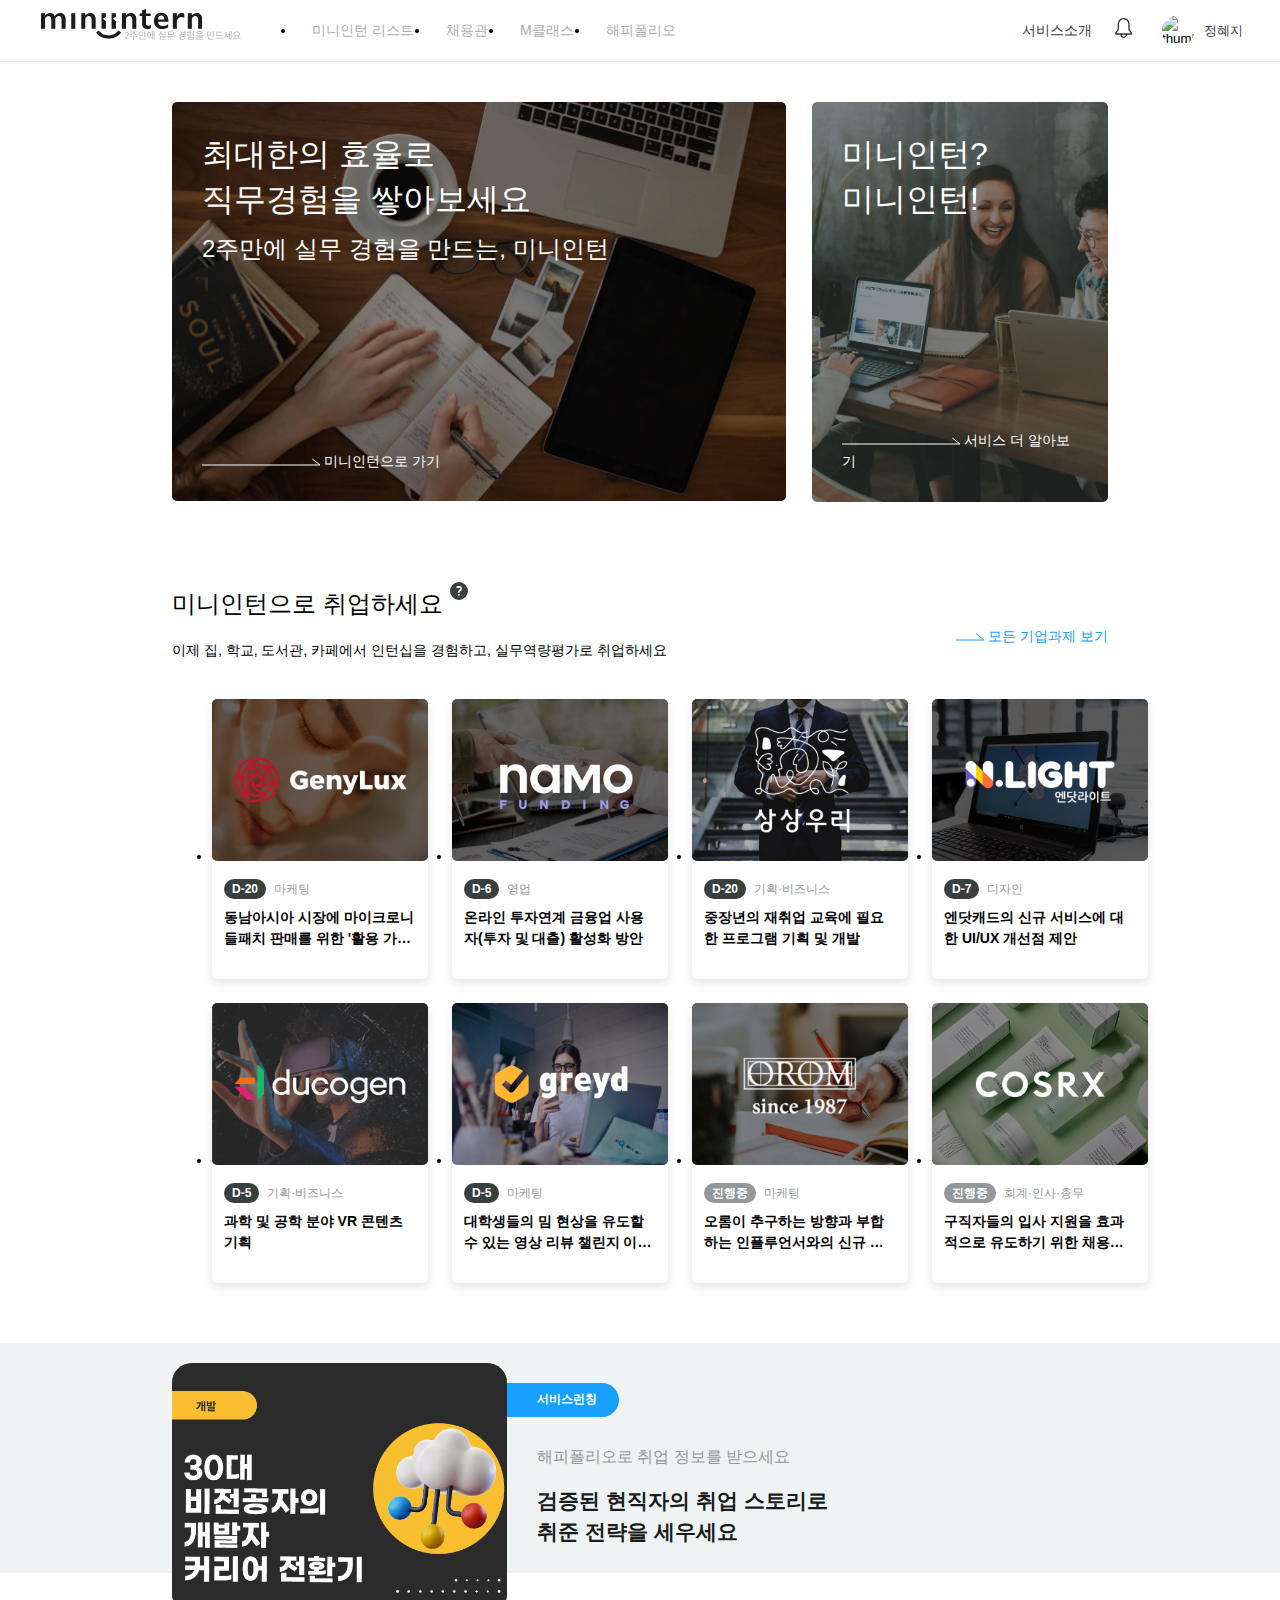
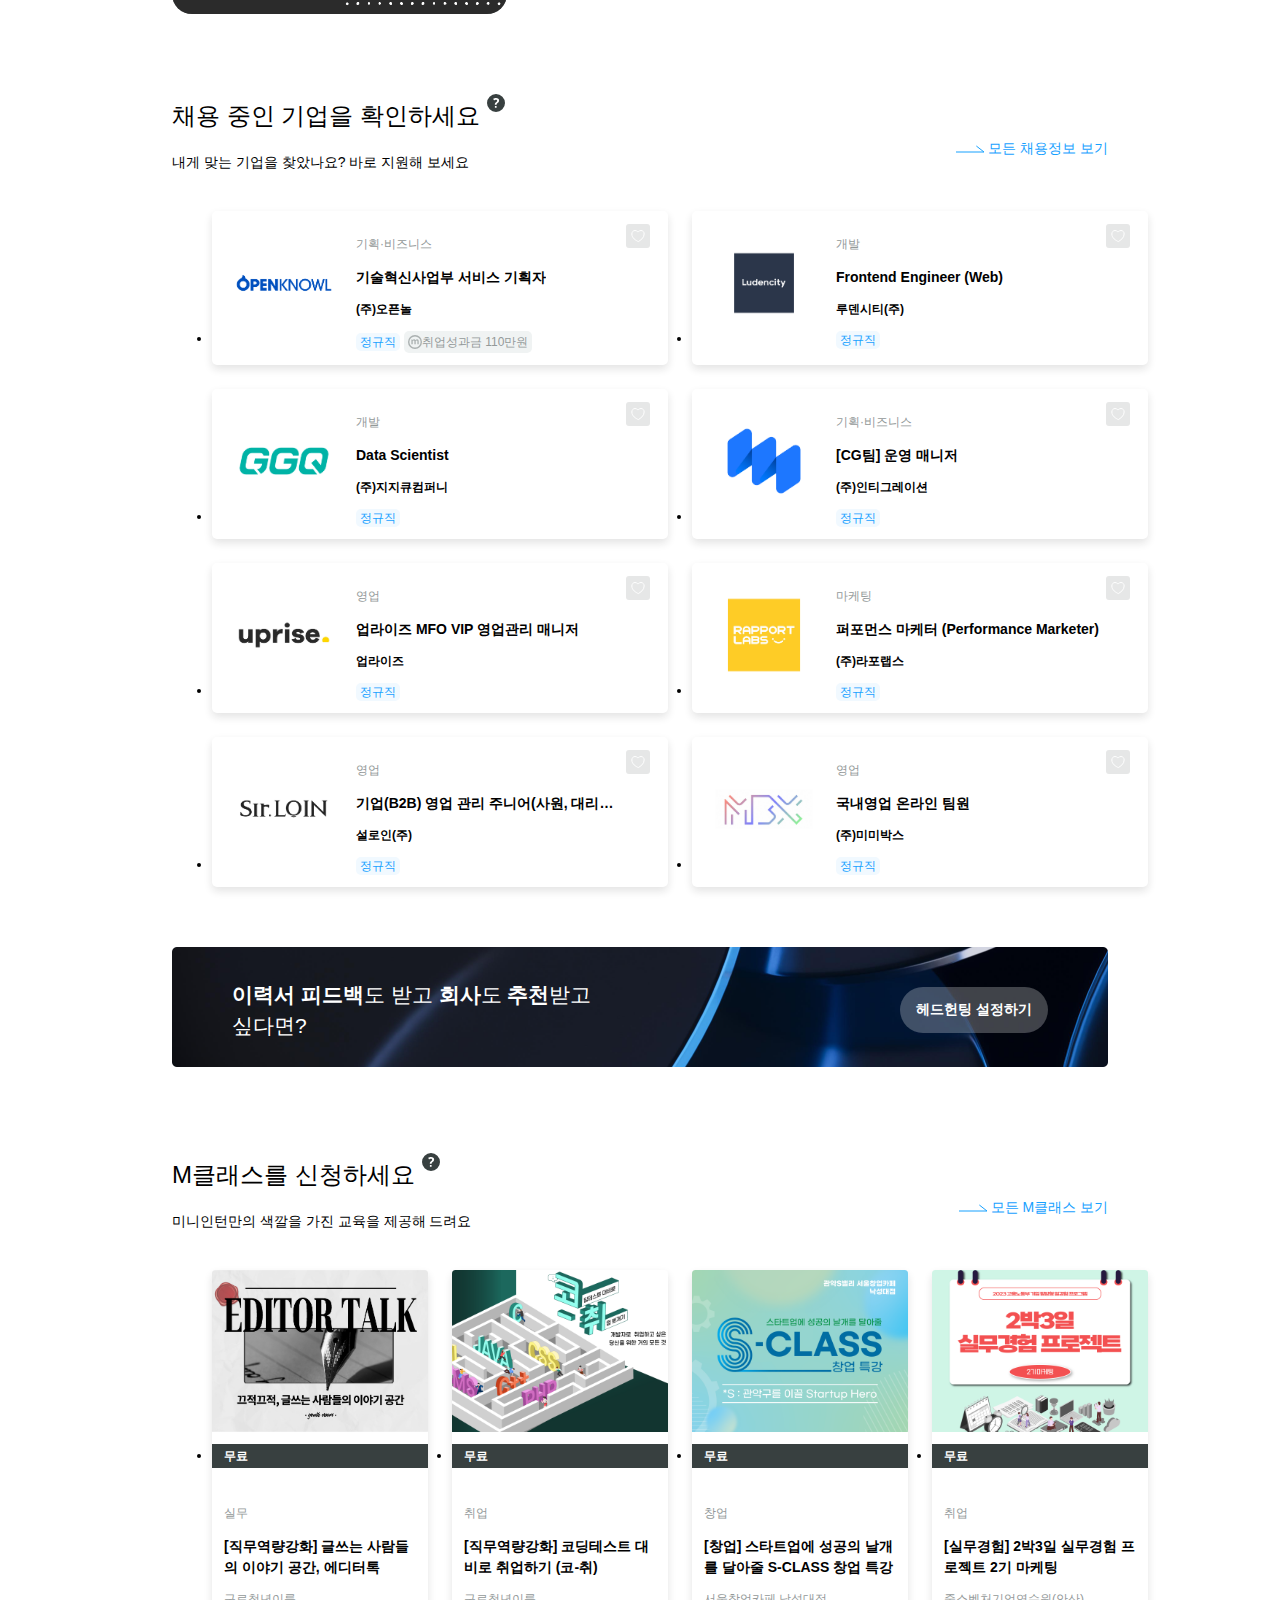
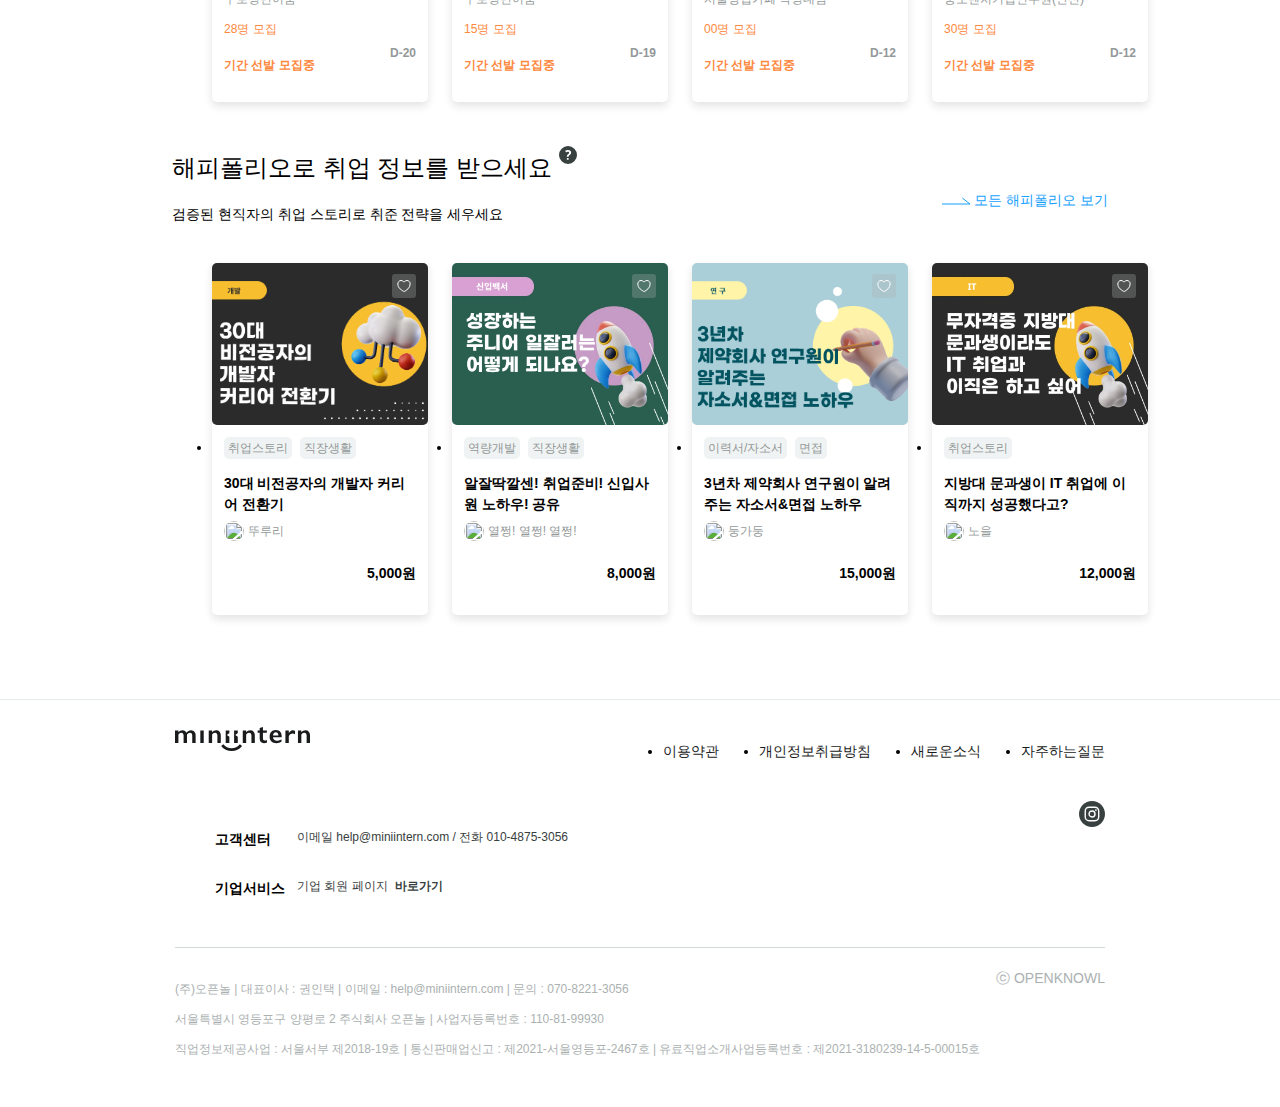
==== index.html @ 2c20b386 "Add files via upload" ====
<!DOCTYPE html>
<html lang="ko">
  <head>
    <meta charset="UTF-8" />
    <meta name="viewport" content="width=device-width, initial-scale=1.0" />
    <link
      rel="stylesheet"
      href="https://cdn.jsdelivr.net/npm/reset-css@5.0.1/reset.min.css"
    />
    <link rel="stylesheet" href="./main.css" />
    <title>미니인턴 홈페이지 클론코딩</title>
  </head>
  <body>
    <div class="header">
      <div class="header-inner">
        <h1 class="logo">
          <a href="/">
            <div class="visible-on-pc">
              <svg
                xmlns="http://www.w3.org/2000/svg"
                xmlns:xlink="http://www.w3.org/1999/xlink"
                width="203"
                height="34"
                viewBox="0 0 203 34"
              >
                <defs>
                  <path
                    id="logo_header_svg__a"
                    d="M80.592 29.751h80.591V0H0v29.751z"
                  ></path>
                </defs>
                <g fill="none" fill-rule="evenodd">
                  <path
                    fill="#ABB1B1"
                    d="M84.62 30.58h4.17v-.68h-3.06l1.05-1.06c1.16-1.18 1.86-1.98 1.86-3.14 0-1.2-.73-1.95-2.08-1.95-.76 0-1.44.34-1.86.61l.23.63c.39-.27.93-.55 1.5-.55.95 0 1.38.44 1.38 1.33 0 .96-.64 1.69-1.59 2.68l-1.6 1.66v.47zm12.61-4.1c-1.34-.15-3.13-1.04-3.17-2.27h2.81v-.63h-6.44v.63h2.83c-.04 1.22-1.73 2.14-3.16 2.29l.35.64c1.49-.25 2.85-1.15 3.2-1.97.4.82 1.79 1.7 3.22 1.95l.36-.64zm-3.21 5.22v-3.13h3.58v-.64h-7.89v.64h3.55v3.13h.76zm8.78-3.92v-4.05h-4.14v4.05h4.14zm-.76-.63h-2.62v-2.79h2.62v2.79zm4.37-.94v-.64h-1.33v-2.61h-.76v6.35h.76v-3.1h1.33zm-.99 5.19v-.63h-5.05v-2.06h-.76v2.69h5.81zm3.65-7.68c-1.27 0-1.92 1.24-1.92 2.99 0 1.76.65 2.99 1.92 2.99 1.2 0 1.84-1.07 1.92-2.65h.94v4.23h.74v-8.15h-.74v3.29h-.94c-.06-1.59-.71-2.7-1.92-2.7zm1.17 2.99c0 1.42-.46 2.32-1.17 2.32-.7 0-1.15-.9-1.15-2.32 0-1.41.45-2.32 1.15-2.32.71 0 1.17.91 1.17 2.32zm4.14 4.99v-8.74h-.75v8.74h.75zm11.05-4.27v-4.47h-.76v4.47h.76zm-1.92-.77c-1.08-.39-2.23-1.24-2.23-2.65v-.75h-.77v.78c0 1.4-1.11 2.45-2.24 2.9l.42.58c1.05-.5 1.96-1.35 2.23-2.25.41.92 1.29 1.64 2.16 1.98l.43-.59zm2.25 4.94v-.62h-5.25V30h4.92v-2.09h-5.7v.62h4.94v.9h-4.92v2.17h6.01zm8.08-4.62v-3.53h-5.93v3.53h5.93zm-.76-.63h-4.4v-2.27h4.4v2.27zm-1.83 5.36v-2.98h3.58v-.64h-7.89v.64h3.55v2.98h.76zM145.43 30c0-1.01-1.08-1.65-2.97-1.65-1.91 0-2.98.64-2.98 1.65 0 1.02 1.07 1.66 2.98 1.66 1.89 0 2.97-.64 2.97-1.66zm-2.97-1.01c1.38 0 2.19.37 2.19 1.01 0 .65-.81 1.03-2.19 1.03s-2.19-.38-2.19-1.03c0-.64.81-1.01 2.19-1.01zm.21-1.99h1.93v1.48h.76v-5.52h-.76v1.58h-1.79v.63h1.79v1.2h-1.93V27zm.05-3.36h-4.02v.65h3.16c-.26 1.48-1.74 2.93-3.54 3.43l.38.65c2.31-.81 3.89-2.53 4.02-4.73zm11.3 7.93v-2.74h-5.65v2.74h5.65zm-.76-.63h-4.13v-1.48h4.13v1.48zm.75-2.58v-5.4h-.76v2.82h-1.5v.63h1.5v1.95h.76zm-3.32-4.57v-.64h-2.51v.64h2.51zm1.27 1.24v-.62h-5.1v.62h5.1zm-.46 1.83c0-.9-.89-1.44-2.07-1.44-1.18 0-2.07.54-2.07 1.44 0 .88.9 1.44 2.07 1.44 1.18 0 2.07-.57 2.07-1.44zm-.75 0c0 .53-.62.85-1.32.85-.67 0-1.32-.32-1.32-.85 0-.54.64-.85 1.32-.85.7 0 1.32.31 1.32.85zm12.66.52v-.64h-7.89v.64h7.89zm-.88-2.78c0-.96-1.16-1.52-3.06-1.52-1.88 0-3.04.56-3.04 1.52s1.16 1.51 3.04 1.51c1.9 0 3.06-.55 3.06-1.51zm-3.06-.9c1.39 0 2.29.35 2.29.9 0 .54-.9.88-2.29.88-1.37 0-2.26-.34-2.26-.88 0-.55.89-.9 2.26-.9zm3.24 7.92V31h-5.51v-.88h5.22v-1.96h-6v.61h5.24v.77h-5.22v2.08h6.27zm8.53-3.84v-4.05h-4.14v4.05h4.14zm-.76-.63h-2.62v-2.79h2.62v2.79zm4.37-.94v-.64h-1.33v-2.61h-.76v6.35h.76v-3.1h1.33zm-.99 5.19v-.63h-5.05v-2.06h-.76v2.69h5.81zm8.53-3.46v-.63h-5.19v-2.85h5.11v-.63h-5.87v4.11h5.95zm.95 2.56v-.64h-7.89v.64h7.89zm8.16 1.2v-8.74h-.75v8.74h.75zm-1.73-.44v-8.09h-.74v2.94h-1.55v.64h1.55v4.51h.74zm-1.27-2.32c-.95-.63-1.97-1.9-1.97-3.6v-1.57h-.75v1.59c0 1.71-.88 3.2-1.87 3.83l.47.57c.87-.63 1.59-1.77 1.78-2.77.28.99 1.2 2.03 1.87 2.51l.47-.56zm11.34-3.13c0-1.35-1.25-2.27-3.16-2.27-1.88 0-3.14.92-3.14 2.27s1.26 2.25 3.14 2.25c1.9 0 3.16-.9 3.16-2.25zm-.73 0c0 .98-.97 1.64-2.43 1.64-1.45 0-2.41-.66-2.41-1.64 0-.98.96-1.64 2.41-1.64 1.47 0 2.43.66 2.43 1.64zm1.53 4.78v-.64h-1.98v-1.63l-.76-.02v1.65h-2.44V28.3l-.76.02v1.63h-1.95v.64h7.89z"
                  ></path>
                  <g transform="translate(1 1)">
                    <mask id="logo_header_svg__b" fill="#fff">
                      <use xlink:href="#logo_header_svg__a"></use>
                    </mask>
                    <path
                      fill="#1A1B1C"
                      d="M67.58 29.751c-4.891 0-9.559-2.293-12.46-6.23l2.637-2.03c2.354 3.085 5.947 4.952 9.823 4.952 3.876 0 7.468-1.867 9.863-4.951l2.638 2.03c-2.943 3.936-7.59 6.23-12.501 6.23zm88.185-25.814c3.389-.04 5.419 2.598 5.419 5.926v9.843h-4.039v-9.437c0-1.746-1.116-3.329-2.922-3.247-1.482.06-2.639 1.096-3.37 2.415v10.269h-4.058V4.242h4.059v2.15c1.319-1.562 2.841-2.435 4.911-2.455zm-106.531 0c3.389-.04 5.419 2.598 5.419 5.926v9.843h-4.039v-9.437c0-1.746-1.117-3.329-2.923-3.247-1.481.06-2.638 1.096-3.368 2.415v10.269h-4.059V4.242h4.059v2.15c1.319-1.562 2.841-2.435 4.911-2.455zm40.649 0c3.39-.04 5.419 2.598 5.419 5.926v9.843h-4.039v-9.437c0-1.746-1.116-3.329-2.922-3.247-1.482.06-2.638 1.096-3.369 2.415v10.269h-4.06V4.242h4.06v2.15c1.32-1.562 2.84-2.435 4.91-2.455zM61.979 9.843l2.942-2.354V4.242h-4.383v15.464h4.383v-7.469L61.98 9.843zm61.518.547c-.162-1.988-1.035-3.774-3.125-3.774s-3.085 1.664-3.308 3.774h6.433zm-3.226-6.554c5.256.02 7.224 3.592 7.163 8.422v.588h-10.431c.224 2.841 1.968 4.201 4.627 4.201 2.11 0 3.754-.69 5.46-1.887v3.044c-1.766 1.157-3.45 1.786-6.089 1.786-4.77 0-8.016-2.983-8.016-8.037 0-4.607 2.638-8.137 7.286-8.117zM72.004 9.843l2.943-2.354V4.242h-4.384v15.464h4.384v-7.469l-2.943-2.394zm68.297-5.906c1.4-.101 2.435.365 3.024.913v4.242c-1.4-1.238-3.592-1.482-5.236-.426-.751.487-1.604 1.42-2.212 2.78v8.26h-4.059V4.242h4.059v3.612c.954-2.395 2.76-3.795 4.424-3.917zm-39.195-2.76L105.002 0v4.465h4.709v2.658h-4.709v7.144c-.02 1.522.772 2.374 2.131 2.395 1.096.02 1.786-.244 2.74-.65v3.125c-1.278.589-2.435.853-3.694.853-3.044 0-5.073-1.948-5.073-5.277v-7.59H98.65V4.465h2.455V1.177zM30.239 19.706h4.058V4.242H30.24v15.464zM9.01 3.937c2.171-.04 3.815 1.136 4.728 3.085 1.38-1.847 3.166-3.044 5.419-3.085 3.47-.06 5.48 2.659 5.48 5.865v9.904h-4.06v-9.214c0-1.745-.832-3.47-2.74-3.47-1.36 0-2.719.974-3.53 2.415v10.269h-4.04V10.41c0-1.765-.993-3.39-2.78-3.39-1.48 0-2.719 1.056-3.43 2.416v10.269H0V4.242h4.06v2.15c1.359-1.562 2.9-2.413 4.95-2.454z"
                      mask="url(#logo_header_svg__b)"
                    ></path>
                  </g>
                </g>
              </svg>
            </div>
          </a>
        </h1>
        <nav class="nav">
          <ul>
            <li><a href="/">미니인턴 리스트</a></li>
            <li><a href="/">채용관</a></li>
            <li><a href="/">M클래스</a></li>
            <li><a href="/">해피폴리오</a></li>
          </ul>
        </nav>
        <div class="right-area">
          <a href="/" class="goto-service">서비스소개</a>
          <div class="alarmIcon">
            <svg width="32" height="32" xmlns="http://www.w3.org/2000/svg">
              <g fill="none" fill-rule="evenodd">
                <circle cx="16" cy="16" r="16"></circle>
                <path
                  d="M23.39 19.914c.34.417.607.79.803 1.115.195.327.215.653.058.979a.959.959 0 01-.763.567 6 6 0 01-.822.079h-3.66c0 .926-.326 1.715-.978 2.368A3.225 3.225 0 0115.66 26a3.225 3.225 0 01-2.368-.978 3.225 3.225 0 01-.978-2.368H8.733c-.3 0-.61-.036-.93-.108a.978.978 0 01-.695-.538c-.156-.326-.143-.662.04-1.008.182-.346.43-.727.743-1.145.352-.456.737-.975 1.155-1.556.417-.58.626-1.184.626-1.81V12.4c0-.887.153-1.719.46-2.495a6.488 6.488 0 011.262-2.035 5.848 5.848 0 011.898-1.37 5.6 5.6 0 012.349-.5c.848 0 1.637.166 2.368.499.73.333 1.366.79 1.908 1.37.541.58.965 1.259 1.272 2.035a6.73 6.73 0 01.46 2.495v4.09c0 .64.198 1.26.596 1.86.398.6.78 1.121 1.145 1.565zm-7.73 4.775a1.96 1.96 0 001.439-.597 1.96 1.96 0 00.596-1.438h-4.07c0 .56.199 1.04.597 1.438a1.96 1.96 0 001.438.597zm7.143-3.366a6.55 6.55 0 00-.215-.284 19.248 19.248 0 01-1.575-2.153 4.358 4.358 0 01-.695-2.397V12.4c0-.704-.12-1.363-.362-1.976a5.144 5.144 0 00-.989-1.605 4.69 4.69 0 00-1.477-1.086 4.283 4.283 0 00-1.85-.401c-.652 0-1.262.133-1.83.4a4.69 4.69 0 00-1.477 1.087 5.002 5.002 0 00-.978 1.605 5.48 5.48 0 00-.352 1.976v4.09c0 .848-.245 1.628-.734 2.339a62.263 62.263 0 01-1.546 2.162c-.085.118-.16.229-.225.333h14.305z"
                  fill="#353538"
                  fill-rule="nonzero"
                ></path>
              </g>
            </svg>
          </div>
          <div class="user-btn">
            <button class="user-profile">
              <span>
                <img
                  alt="thumbnail"
                  src="https://api.miniintern.com/images/profile/profile_image_default.svg"
                  decoding="async"
                  data-nimg="fixed"
                  style="
                    border-radius: 50%;
                    position: absolute;
                    inset: 0px;
                    box-sizing: border-box;
                    padding: 0px;
                    border: none;
                    margin: auto;
                    display: block;
                    width: 0px;
                    height: 0px;
                    min-width: 100%;
                    max-width: 100%;
                    min-height: 100%;
                    max-height: 100%;
                    object-fit: cover;
                  "
                />
              </span>
              <span>정혜지</span>
            </button>
          </div>
        </div>
      </div>
    </div>
    <main>
      <div class="content-inner">
        <section class="info-section">
          <div class="banner">
            <div class="left-area">
              <img
                src="./images/info_section/main_img_1.webp"
                alt="미니인턴 배너 이미지"
              />
              <a href="/">
                <div class="text-area">
                  <p>최대한의 효율로 직무경험을 쌓아보세요</p>
                  <p>2주만에 실무 경험을 만드는, 미니인턴</p>
                </div>
                <div class="bottom-text">
                  <span>
                    <svg
                      xmlns="http://www.w3.org/2000/svg"
                      width="118"
                      height="8"
                      viewBox="0 0 118 8"
                    >
                      <path
                        fill="none"
                        stroke="#FFF"
                        d="M0 7h118l-7.652-6"
                      ></path>
                    </svg>
                    <span>미니인턴으로 가기</span>
                  </span>
                </div>
              </a>
            </div>
            <div class="right-area">
              <img
                src="/images/info_section/main_img_r_1.webp"
                alt="미니인턴 배너 이미지"
              />
              <a href="/">
                <div class="text-area">
                  <p>미니인턴? 미니인턴!</p>
                </div>
                <div class="bottom-text">
                  <span>
                    <svg
                      xmlns="http://www.w3.org/2000/svg"
                      width="118"
                      height="8"
                      viewBox="0 0 118 8"
                    >
                      <path
                        fill="none"
                        stroke="#FFF"
                        d="M0 7h118l-7.652-6"
                      ></path>
                    </svg>
                    <span>서비스 더 알아보기</span>
                  </span>
                </div>
              </a>
            </div>
          </div>
        </section>
        <section class="employment-section">
          <div class="title-wrapper">
            <div class="title">
              <h3>미니인턴으로 취업하세요</h3>
              <span class="help"
                ><svg
                  width="24"
                  height="24"
                  viewBox="0 0 24 24"
                  xmlns="http://www.w3.org/2000/svg"
                  class="main-project-tooltip-svg"
                >
                  <g fill="none" fill-rule="evenodd">
                    <path d="M0 0h24v24H0z"></path>
                    <path
                      d="M12 3a9 9 0 110 18 9 9 0 010-18zm.6 12h-1.7v1.7h1.7V15zm-.536-8c-.246 0-.496.023-.752.068a5.807 5.807 0 00-.755.188 7.083 7.083 0 00-1.357.598l.697 1.511c.388-.191.762-.353 1.125-.485.362-.132.7-.198 1.015-.198.36 0 .628.084.803.253a.853.853 0 01.263.642c0 .169-.018.317-.054.444-.037.128-.096.25-.178.366a2.17 2.17 0 01-.321.352 9.9 9.9 0 01-.486.404c-.218.173-.405.34-.56.502a2.582 2.582 0 00-.38.499c-.098.17-.17.351-.218.54-.048.19-.072.4-.072.632v.506h1.804v-.41c0-.146.013-.272.038-.38a.925.925 0 01.14-.31c.069-.1.163-.207.284-.318.12-.112.277-.243.468-.393.25-.2.47-.391.66-.571a3.17 3.17 0 00.472-.56c.125-.194.22-.404.283-.63a2.83 2.83 0 00.096-.769c0-.391-.07-.74-.209-1.045a2.155 2.155 0 00-.598-.78 2.679 2.679 0 00-.95-.489A4.388 4.388 0 0012.064 7z"
                      fill="#384040"
                    ></path>
                  </g>
                </svg>
              </span>
            </div>
            <div class="description-wrapper">
              <p>
                이제 집, 학교, 도서관, 카페에서 인턴십을 경험하고,
                실무역량평가로 취업하세요
              </p>
              <a href="/">
                <svg
                  xmlns="http://www.w3.org/2000/svg"
                  width="28"
                  height="8"
                  viewBox="0 0 28 8"
                >
                  <path
                    fill="none"
                    stroke="#17a1ff"
                    d="M0 7h28l-7.652-6"
                  ></path>
                </svg>
                모든 기업과제 보기
              </a>
            </div>
          </div>
          <ul class="card-wrapper">
            <li>
              <div class="card">
                <div class="">
                  <img src="./images/emplyment_section/cover1.png" alt="" />
                </div>
                <div class="card-info-wrapper">
                  <div class="top-info">
                    <span>D-20</span>
                    <span>마케팅</span>
                  </div>
                  <p>
                    동남아시아 시장에 마이크로니들패치 판매를 위한 '활용 가능한'
                    온라인 마케팅 전략 제안
                  </p>
                </div>
              </div>
            </li>
            <li>
              <div class="card">
                <div class="">
                  <img src="./images/emplyment_section/cover2.png" alt="" />
                </div>
                <div class="card-info-wrapper">
                  <div class="top-info">
                    <span>D-6</span>
                    <span>영업</span>
                  </div>
                  <p>온라인 투자연계 금융업 사용자(투자 및 대출) 활성화 방안</p>
                </div>
              </div>
            </li>
            <li>
              <div class="card">
                <div class="">
                  <img src="./images/emplyment_section/cover3.png" alt="" />
                </div>
                <div class="card-info-wrapper">
                  <div class="top-info">
                    <span>D-20</span>
                    <span>기획·비즈니스</span>
                  </div>
                  <p>중장년의 재취업 교육에 필요한 프로그램 기획 및 개발</p>
                </div>
              </div>
            </li>
            <li>
              <div class="card">
                <div class="">
                  <img src="./images/emplyment_section/cover4.png" alt="" />
                </div>
                <div class="card-info-wrapper">
                  <div class="top-info">
                    <span>D-7</span>
                    <span>디자인</span>
                  </div>
                  <p>엔닷캐드의 신규 서비스에 대한 UI/UX 개선점 제안</p>
                </div>
              </div>
            </li>
            <li>
              <div class="card">
                <div class="">
                  <img src="./images/emplyment_section/cover5.jpeg" alt="" />
                </div>
                <div class="card-info-wrapper">
                  <div class="top-info">
                    <span>D-5</span>
                    <span>기획·비즈니스</span>
                  </div>
                  <p>과학 및 공학 분야 VR 콘텐츠 기획</p>
                </div>
              </div>
            </li>
            <li>
              <div class="card">
                <div class="">
                  <img src="./images/emplyment_section/cover6.png" alt="" />
                </div>
                <div class="card-info-wrapper">
                  <div class="top-info">
                    <span>D-5</span>
                    <span>마케팅</span>
                  </div>
                  <p>
                    대학생들의 밈 현상을 유도할 수 있는 영상 리뷰 챌린지 이벤트
                    기획
                  </p>
                </div>
              </div>
            </li>
            <li>
              <div class="card">
                <div class="">
                  <img src="./images/emplyment_section/cover7.png" alt="" />
                </div>
                <div class="card-info-wrapper">
                  <div class="top-info">
                    <span class="ongoing">진행중</span>
                    <span>마케팅</span>
                  </div>
                  <p>
                    오롬이 추구하는 방향과 부합하는 인플루언서와의 신규 협업
                    마케팅 기획
                  </p>
                </div>
              </div>
            </li>
            <li>
              <div class="card">
                <div class="">
                  <img src="./images/emplyment_section/cover8.jpeg" alt="" />
                </div>
                <div class="card-info-wrapper">
                  <div class="top-info">
                    <span class="ongoing">진행중</span>
                    <span>회계·인사·총무</span>
                  </div>
                  <p>
                    구직자들의 입사 지원을 효과적으로 유도하기 위한 채용공고문
                    개선
                  </p>
                </div>
              </div>
            </li>
          </ul>
        </section>
        <section class="happy-folio-box">
          <div class="slider-wrapper">
            <div class="slider">
              <img src="./images/slider/banner-1.png" alt="슬라이드영역" />
            </div>
            <div class="slider-info-box">
              <span class="happy-folio-badge">서비스런칭</span>
              <p class="gray-text">해피폴리오로 취업 정보를 받으세요</p>
              <p class="text">
                검증된 현직자의 취업 스토리로<br />취준 전략을 세우세요
              </p>
            </div>
          </div>
        </section>
        <section class="employment-company">
          <div class="common-title-wrapper">
            <div class="common-title">
              <h3>채용 중인 기업을 확인하세요</h3>
              <span class="help"
                ><svg
                  width="24"
                  height="24"
                  viewBox="0 0 24 24"
                  xmlns="http://www.w3.org/2000/svg"
                  class="main-project-tooltip-svg"
                >
                  <g fill="none" fill-rule="evenodd">
                    <path d="M0 0h24v24H0z"></path>
                    <path
                      d="M12 3a9 9 0 110 18 9 9 0 010-18zm.6 12h-1.7v1.7h1.7V15zm-.536-8c-.246 0-.496.023-.752.068a5.807 5.807 0 00-.755.188 7.083 7.083 0 00-1.357.598l.697 1.511c.388-.191.762-.353 1.125-.485.362-.132.7-.198 1.015-.198.36 0 .628.084.803.253a.853.853 0 01.263.642c0 .169-.018.317-.054.444-.037.128-.096.25-.178.366a2.17 2.17 0 01-.321.352 9.9 9.9 0 01-.486.404c-.218.173-.405.34-.56.502a2.582 2.582 0 00-.38.499c-.098.17-.17.351-.218.54-.048.19-.072.4-.072.632v.506h1.804v-.41c0-.146.013-.272.038-.38a.925.925 0 01.14-.31c.069-.1.163-.207.284-.318.12-.112.277-.243.468-.393.25-.2.47-.391.66-.571a3.17 3.17 0 00.472-.56c.125-.194.22-.404.283-.63a2.83 2.83 0 00.096-.769c0-.391-.07-.74-.209-1.045a2.155 2.155 0 00-.598-.78 2.679 2.679 0 00-.95-.489A4.388 4.388 0 0012.064 7z"
                      fill="#384040"
                    ></path>
                  </g>
                </svg>
              </span>
            </div>
            <div class="common-description-wrapper">
              <p>내게 맞는 기업을 찾았나요? 바로 지원해 보세요</p>
              <a href="/">
                <svg
                  xmlns="http://www.w3.org/2000/svg"
                  width="28"
                  height="8"
                  viewBox="0 0 28 8"
                >
                  <path
                    fill="none"
                    stroke="#17a1ff"
                    d="M0 7h28l-7.652-6"
                  ></path>
                </svg>
                모든 채용정보 보기
              </a>
            </div>
          </div>
          <ul class="company-wrapper">
            <li>
              <div class="company">
                <div class="left-area">
                  <div class="company-logo">
                    <img src="./images/company_section/company1.png" alt="" />
                  </div>
                  <div class="company-info">
                    <p class="company-category">기획·비즈니스</p>
                    <p class="requirement-name">기술혁신사업부 서비스 기획자</p>
                    <p class="company-name">(주)오픈놀</p>
                    <div class="employment-type-wrapper">
                      <span class="employment-type">정규직</span>
                      <span class="add-info"
                        ><svg
                          width="14"
                          height="14"
                          viewBox="0 0 14 14"
                          xmlns="http://www.w3.org/2000/svg"
                        >
                          <g fill="none" fill-rule="evenodd">
                            <circle
                              stroke="#ABB1B1"
                              stroke-width="1.4"
                              cx="7"
                              cy="7"
                              r="6.3"
                            ></circle>
                            <path
                              d="M3.394 9.371H4.72V6.018c.352-.366.676-.549.965-.549.478 0 .712.261.712 1.02V9.37h1.317V6.018c.36-.366.686-.549.974-.549.478 0 .704.261.704 1.02V9.37h1.326V6.33c0-1.228-.497-1.96-1.57-1.96-.658 0-1.145.384-1.605.854-.244-.54-.668-.854-1.39-.854-.657 0-1.126.349-1.55.776h-.027l-.1-.654H3.394V9.37z"
                              fill="#ABB1B1"
                              fill-rule="nonzero"
                            ></path>
                          </g>
                        </svg>
                        취업성과금 110만원
                      </span>
                    </div>
                  </div>
                </div>
                <button>
                  <svg
                    width="24"
                    height="24"
                    viewBox="0 0 24 24"
                    xmlns="http://www.w3.org/2000/svg"
                  >
                    <g fill="none" fill-rule="evenodd">
                      <rect
                        fill="#ABB1B1"
                        fill-rule="nonzero"
                        opacity="0.3"
                        width="24"
                        height="24"
                        rx="3"
                      ></rect>
                      <path d="M4 4h16v16H4z"></path>
                      <path d="M4 4h16v16H4z"></path>
                      <path
                        d="M15 6.5c.882 0 1.68.368 2.251.992.571.623.916 1.496.916 2.508 0 4.039-3.97 6.457-5.882 7.584C9.856 16.472 5.833 14.06 5.833 10c0-1.009.349-1.88.919-2.501A3.034 3.034 0 019 6.5c1.097 0 2.058.599 2.646 1.187.12.119.24.253.354.401a4.32 4.32 0 01.354-.401C12.942 7.099 13.904 6.5 15 6.5z"
                        stroke="#FFF"
                      ></path>
                    </g>
                  </svg>
                </button>
              </div>
            </li>
            <li>
              <div class="company">
                <div class="left-area">
                  <div class="company-logo">
                    <img src="./images/company_section/company2.png" alt="" />
                  </div>
                  <div class="company-info">
                    <p class="company-category">개발</p>
                    <p class="requirement-name">Frontend Engineer (Web)</p>
                    <p class="company-name">루덴시티(주)</p>
                    <div class="employment-type-wrapper">
                      <span class="employment-type">정규직</span>
                    </div>
                  </div>
                </div>
                <button>
                  <svg
                    width="24"
                    height="24"
                    viewBox="0 0 24 24"
                    xmlns="http://www.w3.org/2000/svg"
                  >
                    <g fill="none" fill-rule="evenodd">
                      <rect
                        fill="#ABB1B1"
                        fill-rule="nonzero"
                        opacity="0.3"
                        width="24"
                        height="24"
                        rx="3"
                      ></rect>
                      <path d="M4 4h16v16H4z"></path>
                      <path d="M4 4h16v16H4z"></path>
                      <path
                        d="M15 6.5c.882 0 1.68.368 2.251.992.571.623.916 1.496.916 2.508 0 4.039-3.97 6.457-5.882 7.584C9.856 16.472 5.833 14.06 5.833 10c0-1.009.349-1.88.919-2.501A3.034 3.034 0 019 6.5c1.097 0 2.058.599 2.646 1.187.12.119.24.253.354.401a4.32 4.32 0 01.354-.401C12.942 7.099 13.904 6.5 15 6.5z"
                        stroke="#FFF"
                      ></path>
                    </g>
                  </svg>
                </button>
              </div>
            </li>
            <li>
              <div class="company">
                <div class="left-area">
                  <div class="company-logo">
                    <img src="./images/company_section/company3.png" alt="" />
                  </div>
                  <div class="company-info">
                    <p class="company-category">개발</p>
                    <p class="requirement-name">Data Scientist</p>
                    <p class="company-name">(주)지지큐컴퍼니</p>
                    <div class="employment-type-wrapper">
                      <span class="employment-type">정규직</span>
                    </div>
                  </div>
                </div>
                <button>
                  <svg
                    width="24"
                    height="24"
                    viewBox="0 0 24 24"
                    xmlns="http://www.w3.org/2000/svg"
                  >
                    <g fill="none" fill-rule="evenodd">
                      <rect
                        fill="#ABB1B1"
                        fill-rule="nonzero"
                        opacity="0.3"
                        width="24"
                        height="24"
                        rx="3"
                      ></rect>
                      <path d="M4 4h16v16H4z"></path>
                      <path d="M4 4h16v16H4z"></path>
                      <path
                        d="M15 6.5c.882 0 1.68.368 2.251.992.571.623.916 1.496.916 2.508 0 4.039-3.97 6.457-5.882 7.584C9.856 16.472 5.833 14.06 5.833 10c0-1.009.349-1.88.919-2.501A3.034 3.034 0 019 6.5c1.097 0 2.058.599 2.646 1.187.12.119.24.253.354.401a4.32 4.32 0 01.354-.401C12.942 7.099 13.904 6.5 15 6.5z"
                        stroke="#FFF"
                      ></path>
                    </g>
                  </svg>
                </button>
              </div>
            </li>
            <li>
              <div class="company">
                <div class="left-area">
                  <div class="company-logo">
                    <img src="./images/company_section/company4.png" alt="" />
                  </div>
                  <div class="company-info">
                    <p class="company-category">기획·비즈니스</p>
                    <p class="requirement-name">[CG팀] 운영 매니저</p>
                    <p class="company-name">(주)인티그레이션</p>
                    <div class="employment-type-wrapper">
                      <span class="employment-type">정규직</span>
                    </div>
                  </div>
                </div>
                <button>
                  <svg
                    width="24"
                    height="24"
                    viewBox="0 0 24 24"
                    xmlns="http://www.w3.org/2000/svg"
                  >
                    <g fill="none" fill-rule="evenodd">
                      <rect
                        fill="#ABB1B1"
                        fill-rule="nonzero"
                        opacity="0.3"
                        width="24"
                        height="24"
                        rx="3"
                      ></rect>
                      <path d="M4 4h16v16H4z"></path>
                      <path d="M4 4h16v16H4z"></path>
                      <path
                        d="M15 6.5c.882 0 1.68.368 2.251.992.571.623.916 1.496.916 2.508 0 4.039-3.97 6.457-5.882 7.584C9.856 16.472 5.833 14.06 5.833 10c0-1.009.349-1.88.919-2.501A3.034 3.034 0 019 6.5c1.097 0 2.058.599 2.646 1.187.12.119.24.253.354.401a4.32 4.32 0 01.354-.401C12.942 7.099 13.904 6.5 15 6.5z"
                        stroke="#FFF"
                      ></path>
                    </g>
                  </svg>
                </button>
              </div>
            </li>
            <li>
              <div class="company">
                <div class="left-area">
                  <div class="company-logo">
                    <img src="./images/company_section/company5.png" alt="" />
                  </div>
                  <div class="company-info">
                    <p class="company-category">영업</p>
                    <p class="requirement-name">
                      업라이즈 MFO VIP 영업관리 매니저
                    </p>
                    <p class="company-name">업라이즈</p>
                    <div class="employment-type-wrapper">
                      <span class="employment-type">정규직</span>
                    </div>
                  </div>
                </div>
                <button>
                  <svg
                    width="24"
                    height="24"
                    viewBox="0 0 24 24"
                    xmlns="http://www.w3.org/2000/svg"
                  >
                    <g fill="none" fill-rule="evenodd">
                      <rect
                        fill="#ABB1B1"
                        fill-rule="nonzero"
                        opacity="0.3"
                        width="24"
                        height="24"
                        rx="3"
                      ></rect>
                      <path d="M4 4h16v16H4z"></path>
                      <path d="M4 4h16v16H4z"></path>
                      <path
                        d="M15 6.5c.882 0 1.68.368 2.251.992.571.623.916 1.496.916 2.508 0 4.039-3.97 6.457-5.882 7.584C9.856 16.472 5.833 14.06 5.833 10c0-1.009.349-1.88.919-2.501A3.034 3.034 0 019 6.5c1.097 0 2.058.599 2.646 1.187.12.119.24.253.354.401a4.32 4.32 0 01.354-.401C12.942 7.099 13.904 6.5 15 6.5z"
                        stroke="#FFF"
                      ></path>
                    </g>
                  </svg>
                </button>
              </div>
            </li>
            <li>
              <div class="company">
                <div class="left-area">
                  <div class="company-logo">
                    <img src="./images/company_section/company6.png" alt="" />
                  </div>
                  <div class="company-info">
                    <p class="company-category">마케팅</p>
                    <p class="requirement-name">
                      퍼포먼스 마케터 (Performance Marketer)
                    </p>
                    <p class="company-name">(주)라포랩스</p>
                    <div class="employment-type-wrapper">
                      <span class="employment-type">정규직</span>
                    </div>
                  </div>
                </div>
                <button>
                  <svg
                    width="24"
                    height="24"
                    viewBox="0 0 24 24"
                    xmlns="http://www.w3.org/2000/svg"
                  >
                    <g fill="none" fill-rule="evenodd">
                      <rect
                        fill="#ABB1B1"
                        fill-rule="nonzero"
                        opacity="0.3"
                        width="24"
                        height="24"
                        rx="3"
                      ></rect>
                      <path d="M4 4h16v16H4z"></path>
                      <path d="M4 4h16v16H4z"></path>
                      <path
                        d="M15 6.5c.882 0 1.68.368 2.251.992.571.623.916 1.496.916 2.508 0 4.039-3.97 6.457-5.882 7.584C9.856 16.472 5.833 14.06 5.833 10c0-1.009.349-1.88.919-2.501A3.034 3.034 0 019 6.5c1.097 0 2.058.599 2.646 1.187.12.119.24.253.354.401a4.32 4.32 0 01.354-.401C12.942 7.099 13.904 6.5 15 6.5z"
                        stroke="#FFF"
                      ></path>
                    </g>
                  </svg>
                </button>
              </div>
            </li>
            <li>
              <div class="company">
                <div class="left-area">
                  <div class="company-logo">
                    <img src="./images/company_section/company7.png" alt="" />
                  </div>
                  <div class="company-info">
                    <p class="company-category">영업</p>
                    <p class="requirement-name">
                      기업(B2B) 영업 관리 주니어(사원, 대리 급)
                    </p>
                    <p class="company-name">설로인(주)</p>
                    <div class="employment-type-wrapper">
                      <span class="employment-type">정규직</span>
                    </div>
                  </div>
                </div>
                <button>
                  <svg
                    width="24"
                    height="24"
                    viewBox="0 0 24 24"
                    xmlns="http://www.w3.org/2000/svg"
                  >
                    <g fill="none" fill-rule="evenodd">
                      <rect
                        fill="#ABB1B1"
                        fill-rule="nonzero"
                        opacity="0.3"
                        width="24"
                        height="24"
                        rx="3"
                      ></rect>
                      <path d="M4 4h16v16H4z"></path>
                      <path d="M4 4h16v16H4z"></path>
                      <path
                        d="M15 6.5c.882 0 1.68.368 2.251.992.571.623.916 1.496.916 2.508 0 4.039-3.97 6.457-5.882 7.584C9.856 16.472 5.833 14.06 5.833 10c0-1.009.349-1.88.919-2.501A3.034 3.034 0 019 6.5c1.097 0 2.058.599 2.646 1.187.12.119.24.253.354.401a4.32 4.32 0 01.354-.401C12.942 7.099 13.904 6.5 15 6.5z"
                        stroke="#FFF"
                      ></path>
                    </g>
                  </svg>
                </button>
              </div>
            </li>
            <li>
              <div class="company">
                <div class="left-area">
                  <div class="company-logo">
                    <img src="./images/company_section/company8.png" alt="" />
                  </div>
                  <div class="company-info">
                    <p class="company-category">영업</p>
                    <p class="requirement-name">국내영업 온라인 팀원</p>
                    <p class="company-name">(주)미미박스</p>
                    <div class="employment-type-wrapper">
                      <span class="employment-type">정규직</span>
                    </div>
                  </div>
                </div>
                <button>
                  <svg
                    width="24"
                    height="24"
                    viewBox="0 0 24 24"
                    xmlns="http://www.w3.org/2000/svg"
                  >
                    <g fill="none" fill-rule="evenodd">
                      <rect
                        fill="#ABB1B1"
                        fill-rule="nonzero"
                        opacity="0.3"
                        width="24"
                        height="24"
                        rx="3"
                      ></rect>
                      <path d="M4 4h16v16H4z"></path>
                      <path d="M4 4h16v16H4z"></path>
                      <path
                        d="M15 6.5c.882 0 1.68.368 2.251.992.571.623.916 1.496.916 2.508 0 4.039-3.97 6.457-5.882 7.584C9.856 16.472 5.833 14.06 5.833 10c0-1.009.349-1.88.919-2.501A3.034 3.034 0 019 6.5c1.097 0 2.058.599 2.646 1.187.12.119.24.253.354.401a4.32 4.32 0 01.354-.401C12.942 7.099 13.904 6.5 15 6.5z"
                        stroke="#FFF"
                      ></path>
                    </g>
                  </svg>
                </button>
              </div>
            </li>
          </ul>
        </section>
        <section class="head-haunting-banner">
          <img
            src="./images/head_haunting_banner/head-haunting-banner.png"
            alt=""
          />
          <div class="banner">
            <p>
              <strong>이력서 피드백</strong>도 받고 <strong>회사</strong>도
              <strong>추천</strong>받고 싶다면?
            </p>
            <a href="/">헤드헌팅 설정하기</a>
          </div>
        </section>
        <section class="m-class-section">
          <div class="common-title-wrapper">
            <div class="common-title">
              <h3>M클래스를 신청하세요</h3>
              <span class="help"
                ><svg
                  width="24"
                  height="24"
                  viewBox="0 0 24 24"
                  xmlns="http://www.w3.org/2000/svg"
                  class="main-project-tooltip-svg"
                >
                  <g fill="none" fill-rule="evenodd">
                    <path d="M0 0h24v24H0z"></path>
                    <path
                      d="M12 3a9 9 0 110 18 9 9 0 010-18zm.6 12h-1.7v1.7h1.7V15zm-.536-8c-.246 0-.496.023-.752.068a5.807 5.807 0 00-.755.188 7.083 7.083 0 00-1.357.598l.697 1.511c.388-.191.762-.353 1.125-.485.362-.132.7-.198 1.015-.198.36 0 .628.084.803.253a.853.853 0 01.263.642c0 .169-.018.317-.054.444-.037.128-.096.25-.178.366a2.17 2.17 0 01-.321.352 9.9 9.9 0 01-.486.404c-.218.173-.405.34-.56.502a2.582 2.582 0 00-.38.499c-.098.17-.17.351-.218.54-.048.19-.072.4-.072.632v.506h1.804v-.41c0-.146.013-.272.038-.38a.925.925 0 01.14-.31c.069-.1.163-.207.284-.318.12-.112.277-.243.468-.393.25-.2.47-.391.66-.571a3.17 3.17 0 00.472-.56c.125-.194.22-.404.283-.63a2.83 2.83 0 00.096-.769c0-.391-.07-.74-.209-1.045a2.155 2.155 0 00-.598-.78 2.679 2.679 0 00-.95-.489A4.388 4.388 0 0012.064 7z"
                      fill="#384040"
                    ></path>
                  </g>
                </svg>
              </span>
            </div>
            <div class="common-description-wrapper">
              <p>미니인턴만의 색깔을 가진 교육을 제공해 드려요</p>
              <a href="/">
                <svg
                  xmlns="http://www.w3.org/2000/svg"
                  width="28"
                  height="8"
                  viewBox="0 0 28 8"
                >
                  <path
                    fill="none"
                    stroke="#17a1ff"
                    d="M0 7h28l-7.652-6"
                  ></path>
                </svg>
                모든 M클래스 보기
              </a>
            </div>
          </div>
          <ul class="m-class-wrapper">
            <li>
              <div class="m-class">
                <div>
                  <img src="./images/m_class/m-class-1.png" alt="" />
                </div>
                <p class="payment-type">무료</p>
                <div class="class-text-info">
                  <p class="class-category">실무</p>
                  <p class="class-title">
                    [직무역량강화] 글쓰는 사람들의 이야기 공간, 에디터톡
                  </p>
                  <p class="class-location">구로청년이룸</p>
                  <p class="recruiter">28명 모집</p>
                  <div class="stage-box">
                    <p class="info-status">기간 선발 모집중</p>
                    <span class="remain-days">D-20</span>
                  </div>
                </div>
              </div>
            </li>
            <li>
              <div class="m-class">
                <div>
                  <img src="./images/m_class/m-class-2.png" alt="" />
                </div>
                <p class="payment-type">무료</p>
                <div class="class-text-info">
                  <p class="class-category">취업</p>
                  <p class="class-title">
                    [직무역량강화] 코딩테스트 대비로 취업하기 (코-취)
                  </p>
                  <p class="class-location">구로청년이룸</p>
                  <p class="recruiter">15명 모집</p>
                  <div class="stage-box">
                    <p class="info-status">기간 선발 모집중</p>
                    <span class="remain-days">D-19</span>
                  </div>
                </div>
              </div>
            </li>
            <li>
              <div class="m-class">
                <div>
                  <img src="./images/m_class/m-class-3.png" alt="" />
                </div>
                <p class="payment-type">무료</p>
                <div class="class-text-info">
                  <p class="class-category">창업</p>
                  <p class="class-title">
                    [창업] 스타트업에 성공의 날개를 달아줄 S-CLASS 창업 특강
                  </p>
                  <p class="class-location">서울창업카페 낙성대점</p>
                  <p class="recruiter">00명 모집</p>
                  <div class="stage-box">
                    <p class="info-status">기간 선발 모집중</p>
                    <span class="remain-days">D-12</span>
                  </div>
                </div>
              </div>
            </li>
            <li>
              <div class="m-class">
                <div>
                  <img src="./images/m_class/m-class-3.jpeg" alt="" />
                </div>
                <p class="payment-type">무료</p>
                <div class="class-text-info">
                  <p class="class-category">취업</p>
                  <p class="class-title">
                    [실무경험] 2박3일 실무경험 프로젝트 2기 마케팅
                  </p>
                  <p class="class-location">중소벤처기업연수원(안산)</p>
                  <p class="recruiter">30명 모집</p>
                  <div class="stage-box">
                    <p class="info-status">기간 선발 모집중</p>
                    <span class="remain-days">D-12</span>
                  </div>
                </div>
              </div>
            </li>
          </ul>
        </section>
        <section class="happy-folio-section">
          <div class="common-title-wrapper">
            <div class="common-title">
              <h3>해피폴리오로 취업 정보를 받으세요</h3>
              <span class="help"
                ><svg
                  width="24"
                  height="24"
                  viewBox="0 0 24 24"
                  xmlns="http://www.w3.org/2000/svg"
                  class="main-project-tooltip-svg"
                >
                  <g fill="none" fill-rule="evenodd">
                    <path d="M0 0h24v24H0z"></path>
                    <path
                      d="M12 3a9 9 0 110 18 9 9 0 010-18zm.6 12h-1.7v1.7h1.7V15zm-.536-8c-.246 0-.496.023-.752.068a5.807 5.807 0 00-.755.188 7.083 7.083 0 00-1.357.598l.697 1.511c.388-.191.762-.353 1.125-.485.362-.132.7-.198 1.015-.198.36 0 .628.084.803.253a.853.853 0 01.263.642c0 .169-.018.317-.054.444-.037.128-.096.25-.178.366a2.17 2.17 0 01-.321.352 9.9 9.9 0 01-.486.404c-.218.173-.405.34-.56.502a2.582 2.582 0 00-.38.499c-.098.17-.17.351-.218.54-.048.19-.072.4-.072.632v.506h1.804v-.41c0-.146.013-.272.038-.38a.925.925 0 01.14-.31c.069-.1.163-.207.284-.318.12-.112.277-.243.468-.393.25-.2.47-.391.66-.571a3.17 3.17 0 00.472-.56c.125-.194.22-.404.283-.63a2.83 2.83 0 00.096-.769c0-.391-.07-.74-.209-1.045a2.155 2.155 0 00-.598-.78 2.679 2.679 0 00-.95-.489A4.388 4.388 0 0012.064 7z"
                      fill="#384040"
                    ></path>
                  </g>
                </svg>
              </span>
            </div>
            <div class="common-description-wrapper">
              <p>검증된 현직자의 취업 스토리로 취준 전략을 세우세요</p>
              <a href="/">
                <svg
                  xmlns="http://www.w3.org/2000/svg"
                  width="28"
                  height="8"
                  viewBox="0 0 28 8"
                >
                  <path
                    fill="none"
                    stroke="#17a1ff"
                    d="M0 7h28l-7.652-6"
                  ></path>
                </svg>
                모든 해피폴리오 보기
              </a>
            </div>
          </div>
          <ul class="happy-folio-wrapper">
            <li>
              <div class="happy-folio">
                <div>
                  <span>
                    <img
                      src="./images/happy_folio_section/happy-folio-box1.png"
                      alt=""
                    />
                  </span>
                  <button>
                    <div class="host-image">
                      <svg
                        width="24"
                        height="24"
                        viewBox="0 0 24 24"
                        xmlns="http://www.w3.org/2000/svg"
                      >
                        <g fill="none" fill-rule="evenodd">
                          <rect
                            fill="#ABB1B1"
                            fill-rule="nonzero"
                            opacity="0.3"
                            width="24"
                            height="24"
                            rx="3"
                          ></rect>
                          <path d="M4 4h16v16H4z"></path>
                          <path d="M4 4h16v16H4z"></path>
                          <path
                            d="M15 6.5c.882 0 1.68.368 2.251.992.571.623.916 1.496.916 2.508 0 4.039-3.97 6.457-5.882 7.584C9.856 16.472 5.833 14.06 5.833 10c0-1.009.349-1.88.919-2.501A3.034 3.034 0 019 6.5c1.097 0 2.058.599 2.646 1.187.12.119.24.253.354.401a4.32 4.32 0 01.354-.401C12.942 7.099 13.904 6.5 15 6.5z"
                            stroke="#FFF"
                          ></path>
                        </g>
                      </svg>
                    </div>
                  </button>
                </div>
                <div class="happy-folio-text">
                  <div class="category-wrapper">
                    <span>취업스토리</span>
                    <span>직장생활</span>
                  </div>
                  <p class="happy-folio-title">
                    30대 비전공자의 개발자 커리어 전환기
                  </p>
                  <div class="host-and-price">
                    <div class="host-info">
                      <img src="" alt="">
                      <span>뚜루리</span>
                  </div>
                  <p>5,000원</p>
                </div>
              </div>
            </li>
            <li>
              <div class="happy-folio">
                <div>
                  <span>
                    <img
                      src="./images/happy_folio_section/happy-folio-box2.jpeg"
                      alt=""
                    />
                  </span>
                  <button>
                    <div class="host-image">
                      <svg
                        width="24"
                        height="24"
                        viewBox="0 0 24 24"
                        xmlns="http://www.w3.org/2000/svg"
                      >
                        <g fill="none" fill-rule="evenodd">
                          <rect
                            fill="#ABB1B1"
                            fill-rule="nonzero"
                            opacity="0.3"
                            width="24"
                            height="24"
                            rx="3"
                          ></rect>
                          <path d="M4 4h16v16H4z"></path>
                          <path d="M4 4h16v16H4z"></path>
                          <path
                            d="M15 6.5c.882 0 1.68.368 2.251.992.571.623.916 1.496.916 2.508 0 4.039-3.97 6.457-5.882 7.584C9.856 16.472 5.833 14.06 5.833 10c0-1.009.349-1.88.919-2.501A3.034 3.034 0 019 6.5c1.097 0 2.058.599 2.646 1.187.12.119.24.253.354.401a4.32 4.32 0 01.354-.401C12.942 7.099 13.904 6.5 15 6.5z"
                            stroke="#FFF"
                          ></path>
                        </g>
                      </svg>
                    </div>
                  </button>
                </div>
                <div class="happy-folio-text">
                  <div class="category-wrapper">
                    <span>역량개발</span>
                    <span>직장생활</span>
                  </div>
                  <p class="happy-folio-title">
                    알잘딱깔센! 취업준비! 신입사원 노하우! 공유
                  </p>
                  <div class="host-and-price">
                    <div class="host-info">
                      <img src="" alt="">
                      <span>열쩡! 열쩡! 열쩡!</span>
                  </div>
                  <p>8,000원</p>
                </div>
              </div>
            </li>
            <li>
              <div class="happy-folio">
                <div>
                  <span>
                    <img
                      src="./images/happy_folio_section/happy-folio-box3.png"
                      alt=""
                    />
                  </span>
                  <button>
                    <div class="host-image">
                      <svg
                        width="24"
                        height="24"
                        viewBox="0 0 24 24"
                        xmlns="http://www.w3.org/2000/svg"
                      >
                        <g fill="none" fill-rule="evenodd">
                          <rect
                            fill="#ABB1B1"
                            fill-rule="nonzero"
                            opacity="0.3"
                            width="24"
                            height="24"
                            rx="3"
                          ></rect>
                          <path d="M4 4h16v16H4z"></path>
                          <path d="M4 4h16v16H4z"></path>
                          <path
                            d="M15 6.5c.882 0 1.68.368 2.251.992.571.623.916 1.496.916 2.508 0 4.039-3.97 6.457-5.882 7.584C9.856 16.472 5.833 14.06 5.833 10c0-1.009.349-1.88.919-2.501A3.034 3.034 0 019 6.5c1.097 0 2.058.599 2.646 1.187.12.119.24.253.354.401a4.32 4.32 0 01.354-.401C12.942 7.099 13.904 6.5 15 6.5z"
                            stroke="#FFF"
                          ></path>
                        </g>
                      </svg>
                    </div>
                  </button>
                </div>
                <div class="happy-folio-text">
                  <div class="category-wrapper">
                    <span>이력서/자소서</span>
                    <span>면접</span>
                  </div>
                  <p class="happy-folio-title">
                    3년차 제약회사 연구원이 알려주는 자소서&면접 노하우
                  </p>
                  <div class="host-and-price">
                    <div class="host-info">
                      <img src="" alt="">
                      <span>둥가둥</span>
                  </div>
                  <p>15,000원</p>
                </div>
              </div>
            </li>
            <li>
              <div class="happy-folio">
                <div>
                  <span>
                    <img
                      src="./images/happy_folio_section/happy-folio-box4.jpeg"
                      alt=""
                    />
                  </span>
                  <button>
                    <div class="host-image">
                      <svg
                        width="24"
                        height="24"
                        viewBox="0 0 24 24"
                        xmlns="http://www.w3.org/2000/svg"
                      >
                        <g fill="none" fill-rule="evenodd">
                          <rect
                            fill="#ABB1B1"
                            fill-rule="nonzero"
                            opacity="0.3"
                            width="24"
                            height="24"
                            rx="3"
                          ></rect>
                          <path d="M4 4h16v16H4z"></path>
                          <path d="M4 4h16v16H4z"></path>
                          <path
                            d="M15 6.5c.882 0 1.68.368 2.251.992.571.623.916 1.496.916 2.508 0 4.039-3.97 6.457-5.882 7.584C9.856 16.472 5.833 14.06 5.833 10c0-1.009.349-1.88.919-2.501A3.034 3.034 0 019 6.5c1.097 0 2.058.599 2.646 1.187.12.119.24.253.354.401a4.32 4.32 0 01.354-.401C12.942 7.099 13.904 6.5 15 6.5z"
                            stroke="#FFF"
                          ></path>
                        </g>
                      </svg>
                    </div>
                  </button>
                </div>
                <div class="happy-folio-text">
                  <div class="category-wrapper">
                    <span>취업스토리</span>
                  </div>
                  <p class="happy-folio-title">
                    지방대 문과생이 IT 취업에 이직까지 성공했다고?
                  </p>
                  <div class="host-and-price">
                    <div class="host-info">
                      <img src="" alt="">
                      <span>노을</span>
                  </div>
                  <p>12,000원</p>
                </div>
              </div>
            </li>
          </ul>
        </section>
      </div>
    </main>
    <footer>
      <div class="footer-inner">
        <div class="footer-top-menu">
          <div class="footer-menu">
            <div>
              <a class="footer-logo" href="/"><svg xmlns="http://www.w3.org/2000/svg" width="135" height="24" viewBox="0 0 135 24"><path d="M46.165 18.974l2.21-1.637a10.497 10.497 0 008.227 3.994c3.246 0 6.255-1.506 8.26-3.994l2.21 1.637C64.607 22.15 60.715 24 56.602 24c-4.097 0-8.006-1.85-10.437-5.026zM135 7.956v7.94h-3.383V8.284c0-1.408-.934-2.685-2.447-2.62-1.241.05-2.21.884-2.822 1.949v8.283h-3.4V3.422h3.4v1.735c1.105-1.26 2.38-1.965 4.114-1.981C133.3 3.143 135 5.271 135 7.956zm-89.226 0v7.94h-3.382V8.284c0-1.408-.935-2.685-2.448-2.62-1.24.05-2.21.884-2.821 1.949v8.283h-3.4V3.422h3.4v1.735c1.104-1.26 2.38-1.965 4.113-1.981 2.838-.033 4.538 2.095 4.538 4.78zm34.047 0v7.94h-3.383V8.284c0-1.408-.935-2.685-2.448-2.62-1.24.05-2.21.884-2.821 1.949v8.283h-3.4V3.422h3.4v1.735c1.104-1.26 2.379-1.965 4.113-1.981 2.839-.033 4.539 2.095 4.539 4.78zM51.91 7.94l2.464-1.9V3.423h-3.671v12.474h3.671V9.872L51.91 7.94zm51.524.442c-.135-1.604-.866-3.045-2.617-3.045-1.75 0-2.584 1.342-2.77 3.045h5.387zm3.298 1.506v.475h-8.737c.188 2.292 1.649 3.389 3.876 3.389 1.768 0 3.144-.557 4.572-1.523v2.456c-1.479.933-2.89 1.44-5.1 1.44-3.994 0-6.713-2.406-6.713-6.483 0-3.716 2.21-6.564 6.102-6.548 4.402.016 6.051 2.898 6 6.794zM60.307 7.94l2.465-1.9V3.423H59.1v12.474h3.672V9.872L60.307 7.94zm59.735-4.027v3.421c-1.173-.998-3.008-1.195-4.385-.344-.629.393-1.343 1.146-1.853 2.243v6.663h-3.4V3.422h3.4v2.914c.8-1.932 2.312-3.062 3.706-3.16 1.172-.082 2.04.294 2.532.737zM84.682.95L87.944 0v3.601h3.944v2.145h-3.944v5.763c-.017 1.228.646 1.915 1.785 1.932.918.016 1.496-.197 2.295-.524v2.52c-1.071.476-2.04.689-3.094.689-2.55 0-4.25-1.572-4.25-4.257V5.746h-2.056V3.601h2.056V.95zM25.325 15.896h3.4V3.422h-3.4v12.474zM11.507 5.664c1.156-1.49 2.652-2.455 4.538-2.488 2.907-.05 4.59 2.145 4.59 4.731v7.99h-3.4V8.463c0-1.408-.697-2.8-2.294-2.8-1.14 0-2.278.786-2.958 1.949v8.283H8.601V8.4c0-1.425-.833-2.735-2.329-2.735-1.24 0-2.278.852-2.873 1.949v8.283H0V3.422h3.4v1.735c1.138-1.26 2.43-1.948 4.147-1.981 1.818-.033 3.195.917 3.96 2.488z" fill="#1A1B1C" fill-rule="evenodd"></path></svg></a>
            </div>
            <div>
              <ul>
                <li>
                  <a href="/">이용약관</a>
                </li>
                <li>
                  <a href="/">개인정보취급방침</a>
                </li>
                <li>
                  <a href="/">새로운소식</a>
                </li>
                <li>
                  <a href="/">자주하는질문</a>
                </li>
              </ul>
            </div>
          </div>
          <div class="footer-sec-menu">
            <div class="cs-info">
              <ul>
                <li>
                  <p class="service-title">고객센터</p>
                  <p class="detail-info">이메일 
                    <a href="mailto: help@miniintern.com">help@miniintern.com</a> 
                  / 전화 <a href="tel: 010-4875-3056">010-4875-3056</a></p>
                </li>
                <li>
                  <p class="service-title">기업서비스</p>
                  <p class="detail-info">기업 회원 페이지 
                    <a href="/" class="go-to-link">바로가기</a>
                </li>
              </ul>
            </div>
            <div><svg xmlns="http://www.w3.org/2000/svg" width="26" height="26" viewBox="0 0 26 26"><g fill="none" fill-rule="evenodd"><path fill="#F0F3F3" d="M-1870-151H467v1794h-2337z"></path><path d="M-1159-73H281v255h-1440z" fill="#FFF"></path><path fill="#384040" d="M26 13c0 7.18-5.82 13-13 13S0 20.18 0 13 5.82 0 13 0s13 5.82 13 13"></path><g fill="#FFF"><path d="M16.909 8.2a.871.871 0 100 1.742.871.871 0 000-1.742m-3.872 7.12a2.347 2.347 0 01-2.344-2.344 2.347 2.347 0 012.344-2.344 2.345 2.345 0 010 4.688m0-6.002c-2.018 0-3.66 1.64-3.66 3.658s1.642 3.66 3.66 3.66a3.663 3.663 0 003.659-3.66 3.662 3.662 0 00-3.66-3.658"></path><path d="M10.009 6.945a3.067 3.067 0 00-3.064 3.065v5.932a3.068 3.068 0 003.064 3.065h5.933a3.068 3.068 0 003.065-3.065V10.01a3.069 3.069 0 00-3.065-3.065h-5.933zm5.933 13.46h-5.933a4.468 4.468 0 01-4.462-4.463V10.01a4.468 4.468 0 014.462-4.463h5.933a4.467 4.467 0 014.462 4.463v5.932c0 2.461-2 4.463-4.462 4.463z"></path></g></g></svg></div>
          </div>
        </div>
        <div class="footer-bottom-menu">
          <div class="company-info-textbox">
            <p>(주)오픈놀 | 대표이사 : 권인택 | 이메일 : help@miniintern.com | 문의 : 070-8221-3056</p>
            <p>서울특별시 영등포구 양평로 2 주식회사 오픈놀 | 사업자등록번호 : 110-81-99930</p>
            <p>직업정보제공사업 : 서울서부 제2018-19호 | 통신판매업신고 : 제2021-서울영등포-2467호 | 유료직업소개사업등록번호 : 제2021-3180239-14-5-00015호</p>
          </div>
          <a href="/">ⓒ OPENKNOWL</a>
        </div>
      </div>
    </footer>
  </body>
</html>
---- main.css ----
body {
  font-family: "Noto Sans", "Noto Sans KR", sans-serif;
  box-sizing: border-box;
  position: relative;
  line-height: 1.5;
  margin: 0px;
  padding: 0px;
  vertical-align: baseline;
  min-height: 100vh;
  font-size: 0.875rem;
}

a {
  color: inherit;
  text-decoration: none;
}

.header {
  background-color: white;
  height: 61px;
  border-bottom: 1px solid rgba(0, 56, 68, 0.1);
}

.header-inner {
  display: flex;
  -webkit-box-align: center;
  align-items: center;
  padding-left: 1.5rem;
  padding-right: 1.5rem;
  height: 61px;
}

.logo {
  display: flex;
  align-items: center;
  justify-content: center;
  cursor: pointer;
  height: 100%;
  padding-left: 16px;
  padding-right: 13px;
}

.nav a {
  font-weight: 400;
  color: rgb(171, 177, 177);
  font-size: 0.875rem;
  cursor: pointer;
  padding: 1.25rem 1rem;
  display: flex;
  -webkit-box-align: center;
  align-items: center;
}

.nav ul {
  display: flex;
  -webkit-box-align: center;
  align-items: center;
}

.user-profile {
  width: 100px;
}

.user-profile span > img {
  width: 100px;
}

.right-area {
  margin-left: auto;
  display: flex;
  -webkit-box-align: center;
  align-items: center;
}

.right-area .goto-service {
  font-size: 0.875rem;
  cursor: pointer;
  padding: 1.25rem 1rem;
  display: flex;
  -webkit-box-align: center;
  align-items: center;
  color: rgb(56, 64, 64);
}
.right-area .user-profile {
  display: flex;
  -webkit-box-align: center;
  align-items: center;
  border: none;
  background-color: transparent;
  cursor: pointer;
}

.right-area .user-btn {
  margin-left: 16px;
  border: none;
  background: transparent;
}

.right-area .user-btn span:first-child {
  box-sizing: border-box;
  display: inline-block;
  overflow: hidden;
  width: 32px;
  height: 32px;
  background: none;
  opacity: 1;
  border: 0px;
  margin: 0px;
  padding: 0px;
  position: relative;
}

.right-area .user-btn span:last-child {
  color: rgb(56, 64, 64);
  margin-left: 10px;
}

/* main */

.content-inner {
  width: 936px;
  margin: 0 auto;
  padding-bottom: 60px;
}

.info-section {
  padding: 40px 0px 60px;
}

.banner {
  display: flex;
  -webkit-box-align: center;
  align-items: center;
  display: flex;
  -webkit-box-pack: justify;
  justify-content: space-between;
}

.info-section img {
  width: 100%;
  border-radius: 5px;
  object-fit: cover;
}

.info-section .left-area {
  position: relative;
  width: 614px;
  height: 400px;
}

.info-section .right-area {
  position: relative;
  width: 296px;
  height: 400px;
}

.info-section .left-area a,
.info-section .right-area a {
  position: absolute;
  top: 0;
  left: 0;
  width: 100%;
  height: 100%;
  color: #fff;
}

.info-section .left-area .text-area,
.info-section .left-area .bottom-text,
.info-section .right-area .text-area,
.info-section .right-area .bottom-text {
  padding: 30px;
}

.info-section .left-area .text-area p:first-child,
.info-section .right-area .text-area p:first-child {
  white-space: pre-wrap;
  font-size: 2rem;
  line-height: 1.4;
  color: white;
  margin: 0px;
  font-weight: 400;
  max-width: 330px;
  word-break: keep-all;
}
.info-section .left-area .text-area p:last-child {
  font-size: 1.5rem;
  line-height: 1.4;
  margin-top: 10px;
  color: white;
  word-break: keep-all;
}

.info-section .left-area .bottom-text,
.info-section .right-area .bottom-text {
  position: absolute;
  bottom: 0;
}

/* employment-section */
.title-wrapper {
  margin-bottom: 24px;
}

.employment-section .title {
  display: flex;
  align-items: center;
  -webkit-box-align: center;
}

.employment-section .title h3 {
  font-weight: 400;
  font-size: 24px;
  margin-bottom: 4px;
  word-break: keep-all;
  margin-right: 4px;
}

.employment-section .help {
  cursor: help;
}

.description-wrapper {
  display: flex;
  -webkit-box-pack: justify;
  justify-content: space-between;
}

.description-wrapper a {
  font-size: 0.875rem;
  color: rgb(23, 161, 255);
  font-weight: 400;
}

.employment-section .card-wrapper {
  display: grid;
  grid-template-columns: repeat(4, 1fr);
  gap: 24px;
  width: 936px;
  margin-bottom: 24px;
}

.employment-section li {
  width: 100%;
  box-shadow: rgba(26, 27, 28, 0.12) 0px 4px 8px 0px;
  opacity: 1;
  border-radius: 5px;
  cursor: pointer;
}

.employment-section .card {
  width: 216px;
  border-radius: 5px;
}

.employment-section .card img {
  width: 100%;
  border-radius: 5px;
  object-fit: cover;
}

.employment-section .card-info-wrapper {
  padding: 12px 12px 16px;
}

.employment-section .card-info-wrapper .top-info {
  display: flex;
  -webkit-box-align: center;
  align-items: center;
}

.employment-section .card-info-wrapper .top-info span:first-child {
  background-color: rgb(56, 64, 64);
  border-radius: 10px;
  padding: 1px 8px;
  margin-right: 8px;
  color: white;
  padding: 1px 8px;
  font-size: 12px;
  font-weight: bold;
}
.employment-section .card-info-wrapper .top-info span.ongoing:first-child {
  background-color: rgb(147, 153, 153);
}

.employment-section .card-info-wrapper .top-info span:last-child {
  color: rgb(147, 153, 153);
  font-size: 12px;
  overflow: hidden;
  text-overflow: ellipsis;
  white-space: nowrap;
}

.employment-section .card-info-wrapper p {
  margin-top: 8px;
  font-weight: bold;
  height: 42px;
  overflow: hidden;
  text-overflow: ellipsis;
  display: -webkit-box;
  -webkit-line-clamp: 2;
  -webkit-box-orient: vertical;
}

/* happy-folio-box */
.happy-folio-box {
  display: flex;
  position: relative;
  margin: 60px 0px 0px;
  padding: 20px 0px 0px;
}

.happy-folio-box::before {
  content: "";
  position: absolute;
  top: 0px;
  height: 230px;
  left: -9999px;
  right: -9999px;
  z-index: -1;
  background: rgb(240, 243, 243);
}

.happy-folio-box .slider {
  display: inline-flex;
  width: 335px;
  height: 251px;
  border-radius: 20px;
  background-color: rgb(147, 153, 153);
}
.happy-folio-box .slider img {
  width: 335px;
  height: 251px;
  border-radius: 20px;
}

.happy-folio-box .slider-info-box {
  position: relative;
  width: 100%;
  padding: 66px 0px 30px 30px;
}

.happy-folio-badge {
  display: inline-block;
  position: absolute;
  top: 20px;
  left: 0px;
  padding: 8px 22px 9px 30px;
  border-radius: 0px 17px 17px 0px;
  background: rgb(23, 161, 255);
  font-weight: 700;
  font-size: 12px;
  line-height: 17px;
  color: rgb(255, 255, 255);
}

.happy-folio-box .slider-wrapper {
  display: flex;
}

.happy-folio-box .gray-text {
  font-size: 16px;
  line-height: 24px;
  color: rgb(147, 153, 153);
  word-break: keep-all;
}
.happy-folio-box .text {
  margin: 4px 0px 0px;
  font-weight: 700;
  font-size: 21px;
  line-height: 31px;
  word-break: keep-all;
  color: rgb(26, 27, 28);
}

/* employment-company */
.employment-company {
  margin-top: 60px;
  margin-bottom: 24px;
}

.common-title {
  display: flex;
  align-items: center;
  -webkit-box-align: center;
}

.common-title-wrapper {
  margin-bottom: 24px;
}

.common-title h3 {
  font-weight: 400;
  font-size: 24px;
  margin-bottom: 4px;
  word-break: keep-all;
  margin-right: 4px;
}

.common-title .help {
  cursor: help;
}

.common-description-wrapper {
  display: flex;
  -webkit-box-pack: justify;
  justify-content: space-between;
}

.common-description-wrapper a {
  font-size: 0.875rem;
  color: rgb(23, 161, 255);
  font-weight: 400;
}

.employment-company .company-wrapper {
  display: grid;
  grid-template-columns: repeat(2, 1fr);
  gap: 24px;
  width: 936px;
  margin-bottom: 24px;
}

.employment-company .company-wrapper li {
  width: 100%;
  box-shadow: rgba(26, 27, 28, 0.12) 0px 4px 8px 0px;
  opacity: 1;
  border-radius: 5px;
  cursor: pointer;
}

.company {
  display: flex;
  justify-content: space-between;
  padding: 12px;
}

.company-logo {
  margin-right: 12px;
}

.company-logo img {
  width: 120px;
  height: 120px;
  object-fit: contain;
}

.company .left-area {
  display: flex;
}

.company .company-info .company-category {
  font-size: 12px;
  color: rgb(147, 153, 153);
  margin-bottom: 2px;
}

.company .company-info .requirement-name {
  font-size: 14px;
  font-weight: bold;
  margin-bottom: 4px;
  overflow: hidden;
  text-overflow: ellipsis;
  white-space: initial;
  display: -webkit-box;
  -webkit-line-clamp: 1;
  -webkit-box-orient: vertical;
}

.company .company-info .company-name {
  font-size: 12px;
  font-weight: bold;
  margin-bottom: 9px;
}

.company button {
  border: none;
  background-color: transparent;
  margin-bottom: auto;
}

.company .employment-type-wrapper {
  display: flex;
  -webkit-box-align: center;
  align-items: center;
}

.company .employment-type {
  border-radius: 5px;
  background-color: rgb(241, 249, 255);
  color: rgb(23, 161, 255);
  padding: 0px 4px;
  margin-top: 4px;
  margin-right: 4px;
  font-size: 12px;
  display: flex;
  -webkit-box-align: center;
  align-items: center;
}

.company .add-info {
  display: flex;
  -webkit-box-align: center;
  align-items: center;
  margin-top: 4px;
  padding: 2px 4px;
  font-size: 12px;
  color: rgb(147, 153, 153);
  background-color: rgb(240, 243, 243);
  border-radius: 5px;
  width: max-content;
}

/* head-haunting-banner */
.head-haunting-banner {
  position: relative;
  margin: 60px 0;
}

.head-haunting-banner img {
  height: 120px;
}

.head-haunting-banner .banner {
  display: flex;
  justify-content: space-between;
  align-items: center;
  height: 100%;
  position: absolute;
  top: 0;
  left: 0;
  margin: 0 60px;
}

.head-haunting-banner .banner p {
  width: 100%;
  flex-shrink: 1;
  font-size: 21px;
  word-break: keep-all;
  color: #fff;
  margin-right: 261px;
}

.head-haunting-banner .banner p strong {
  display: inline-block;
  font-weight: 700;
  font-size: inherit;
  color: inherit;
}

.head-haunting-banner .banner a {
  display: block;
  flex-shrink: 0;
  width: 148px;
  padding: 12px 0px 13px;
  border-radius: 23px;
  font-weight: 700;
  font-size: 14px;
  line-height: 21px;
  color: rgb(255, 255, 255);
  background: rgba(255, 255, 255, 0.25);
  text-align: center;
}

/* m-class-section */
.m-class-section ul {
  display: grid;
  grid-template-columns: repeat(4, 1fr);
  gap: 24px;
  width: 936px;
  margin-bottom: 24px;
}

.m-class-section .m-class {
  width: 100%;
  box-shadow: rgba(26, 27, 28, 0.12) 0px 4px 8px 0px;
  opacity: 1;
  border-radius: 5px;
  cursor: pointer;
  list-style: none;
  width: 100%;
}

.m-class-section .m-class img {
  display: block;
  border-radius: 3.5px 3.5px 0px 0px;
  width: 100%;
}

.m-class-section .m-class .payment-type {
  padding: 3px 12px;
  font-size: 12px;
  font-weight: bold;
  background-color: rgb(56, 64, 64);
  color: #fff;
}

.m-class-section .m-class .class-text-info {
  padding: 12px 12px 16px;
}

.m-class-section .m-class .class-category {
  color: rgb(147, 153, 153);
  font-size: 12px;
  margin-bottom: 4px;
}

.m-class-section .m-class .class-title {
  font-size: 14px;
  font-weight: bold;
  margin-bottom: 4px;
  height: 42px;
  overflow: hidden;
  text-overflow: ellipsis;
  white-space: initial;
  display: -webkit-box;
  -webkit-line-clamp: 2;
  -webkit-box-orient: vertical;
}

.m-class-section .m-class .class-location {
  color: rgb(147, 153, 153);
  font-size: 12px;
  margin-bottom: 8px;
  text-overflow: ellipsis;
  white-space: nowrap;
  overflow: hidden;
}

.m-class-section .m-class .recruiter {
  color: rgb(254, 136, 60);
  font-size: 12px;
  margin-bottom: 6px;
}

.m-class-section .m-class .stage-box {
  display: flex;
  justify-content: space-between;
}

.m-class-section .m-class .stage-box p {
  color: rgb(254, 136, 60);
  font-size: 12px;
  font-weight: bold;
}

.m-class-section .m-class .stage-box span {
  color: rgb(147, 153, 153);
  font-size: 12px;
  font-weight: bold;
}

/* happy-folio-section */
.happy-folio-section ul {
  display: grid;
  grid-template-columns: repeat(4, 1fr);
  gap: 24px;
  width: 936px;
  margin-bottom: 24px;
}

.happy-folio-section .happy-folio {
  position: relative;
  box-shadow: rgba(26, 27, 28, 0.12) 0px 4px 8px 0px;
  opacity: 1;
  border-radius: 5px;
  cursor: pointer;
  width: 216px;
  border-radius: 5px;
}

.happy-folio-section .happy-folio img {
  display: block;
  width: 100%;
  border-radius: 5px;
}

.happy-folio-section .happy-folio button {
  position: absolute;
  top: 10px;
  right: 10px;
  border: none;
  background-color: transparent;
}

.happy-folio-section .happy-folio-text {
  padding: 12px 12px 17px;
}

.happy-folio-section .happy-folio-text .category-wrapper {
  margin-bottom: 5px;
  display: flex;
}

.happy-folio-section .happy-folio-text .category-wrapper span {
  color: rgb(147, 153, 153);
  background-color: rgb(240, 243, 243);
  font-size: 12px;
  padding: 2px 4px;
  border-radius: 5px;
  margin-left: 8px;
}
.happy-folio-section .happy-folio-text .category-wrapper span:first-child {
  margin-left: 0;
}

.happy-folio-section .happy-folio-text .happy-folio-title {
  font-size: 14px;
  font-weight: bold;
  height: 42px;
  margin-bottom: 6px;
  overflow: hidden;
  text-overflow: ellipsis;
  white-space: initial;
  display: -webkit-box;
  -webkit-line-clamp: 2;
  -webkit-box-orient: vertical;
}
.host-image {
  width: 20px;
  height: 20px;
  position: relative;
}

.host-and-price {
  display: flex;
  flex-direction: column;
}

.host-info {
  display: flex;
  align-items: center;
  margin-bottom: 8px;
}

.happy-folio-section .happy-folio-text .host-info img {
  width: 20px;
  height: 20px;
  border-radius: 50%;
  margin-right: 4px;
}

.happy-folio-section .happy-folio-text .host-info span {
  font-size: 12px;
  color: rgb(147, 153, 153);
}

.happy-folio-section .happy-folio-text p:last-child {
  display: flex;
  -webkit-box-pack: end;
  justify-content: flex-end;
  font-size: 14px;
  font-weight: bold;
}

/* footer */
footer {
  position: relative;
  width: 100%;
  padding: 27px 0px 37px;
  border-top: 1px solid rgb(229, 234, 234);
  background-color: rgb(255, 255, 255);
}

.footer-inner {
  width: 930px;
  margin: 0px auto;
}
.footer-top-menu {
  margin-bottom: 20px;
  padding-bottom: 20px;
  border-bottom: 1px solid rgb(210, 215, 215);
}

.footer-menu {
  display: flex;
  -webkit-box-pack: justify;
  justify-content: space-between;
  position: relative;
}

.footer-menu ul {
  display: flex;
  -webkit-box-align: center;
  align-items: center;
}

.footer-menu ul li {
  margin-left: 40px;
}
.footer-menu ul li:first-child {
  margin-left: 0;
}

.footer-menu ul li a {
  display: inline-block;
  color: rgb(26, 27, 28);
}

.footer-sec-menu {
  display: flex;
  -webkit-box-pack: justify;
  justify-content: space-between;
  margin: 25px 0px 0px;
  position: relative;
  z-index: 1;
}

.footer-sec-menu .cs-info li {
  display: flex;
}

.footer-sec-menu .cs-info .service-title {
  min-width: 82px;
  font-weight: 700;
}

.footer-sec-menu .cs-info .detail-info {
  font-size: 12px;
  line-height: 21px;
  color: rgb(56, 64, 64);
}

.footer-sec-menu .cs-info .detail-info .go-to-link {
  margin: 0px 0px 0px 4px;
  font-weight: 700;
}

.footer-bottom-menu {
  display: flex;
  justify-content: space-between;
}
.footer-bottom-menu .company-info-textbox p {
  font-size: 12px;
  line-height: 18px;
  color: rgb(171, 177, 177);
  word-break: keep-all;
}
.footer-bottom-menu a {
  flex-shrink: 0;
  font-size: 14px;
  line-height: 20px;
  color: rgb(171, 177, 177);
}
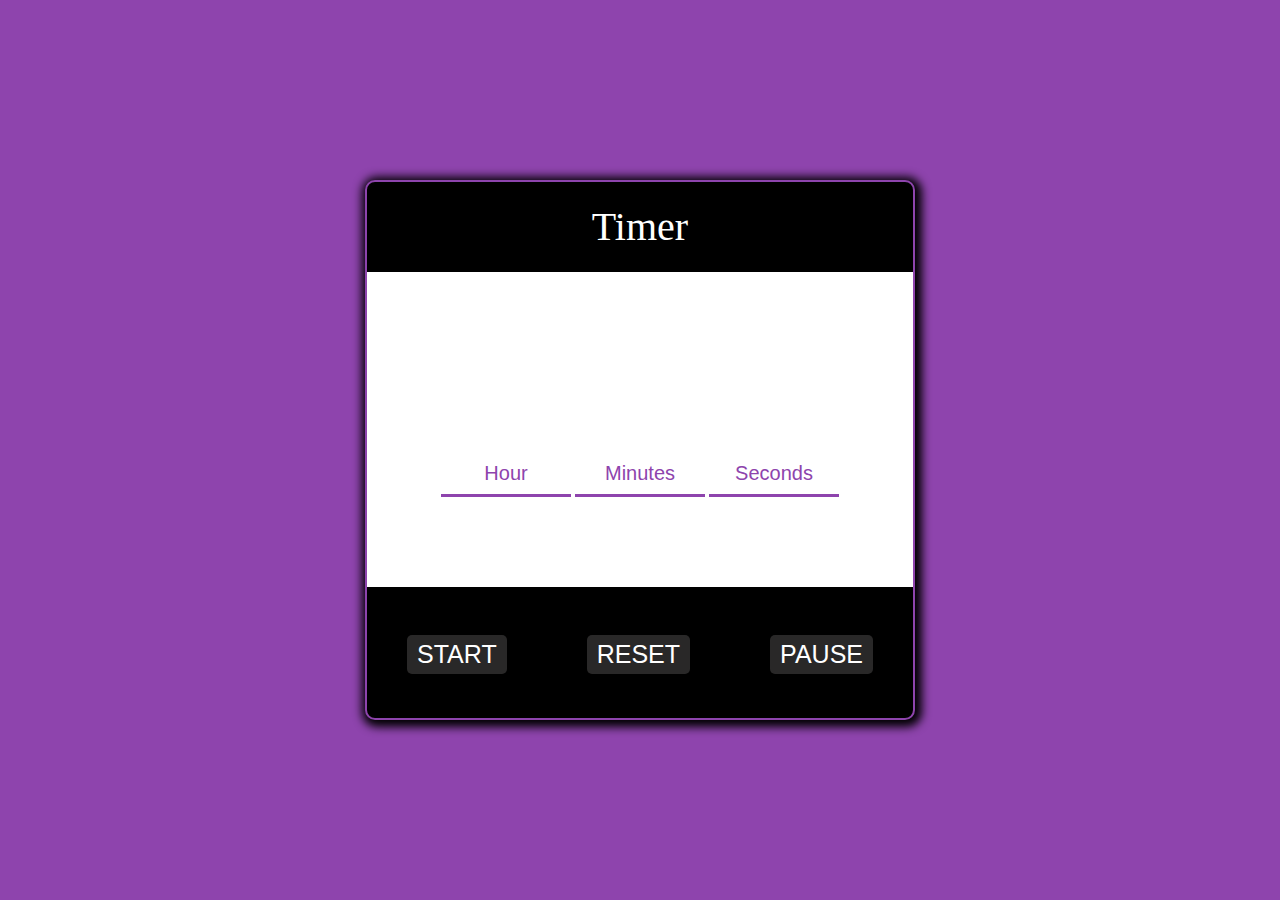
==== commit ca1769a9: "Add files via upload" ====
--- a/index.html
+++ b/index.html
@@ -1,1217 +1,47 @@
 <!DOCTYPE html>
-<html lang="ko">
+<html lang="en">
   <head>
     <meta charset="UTF-8" />
     <meta name="viewport" content="width=device-width, initial-scale=1.0" />
-    <link
-      rel="stylesheet"
-      href="https://cdn.jsdelivr.net/npm/reset-css@5.0.1/reset.min.css"
-    />
     <link rel="stylesheet" href="./main.css" />
-    <title>미니인턴 홈페이지 클론코딩</title>
+
+    <title>Counter Timer</title>
   </head>
   <body>
-    <div class="header">
-      <div class="header-inner">
-        <h1 class="logo">
-          <a href="/">
-            <div class="visible-on-pc">
-              <svg
-                xmlns="http://www.w3.org/2000/svg"
-                xmlns:xlink="http://www.w3.org/1999/xlink"
-                width="203"
-                height="34"
-                viewBox="0 0 203 34"
-              >
-                <defs>
-                  <path
-                    id="logo_header_svg__a"
-                    d="M80.592 29.751h80.591V0H0v29.751z"
-                  ></path>
-                </defs>
-                <g fill="none" fill-rule="evenodd">
-                  <path
-                    fill="#ABB1B1"
-                    d="M84.62 30.58h4.17v-.68h-3.06l1.05-1.06c1.16-1.18 1.86-1.98 1.86-3.14 0-1.2-.73-1.95-2.08-1.95-.76 0-1.44.34-1.86.61l.23.63c.39-.27.93-.55 1.5-.55.95 0 1.38.44 1.38 1.33 0 .96-.64 1.69-1.59 2.68l-1.6 1.66v.47zm12.61-4.1c-1.34-.15-3.13-1.04-3.17-2.27h2.81v-.63h-6.44v.63h2.83c-.04 1.22-1.73 2.14-3.16 2.29l.35.64c1.49-.25 2.85-1.15 3.2-1.97.4.82 1.79 1.7 3.22 1.95l.36-.64zm-3.21 5.22v-3.13h3.58v-.64h-7.89v.64h3.55v3.13h.76zm8.78-3.92v-4.05h-4.14v4.05h4.14zm-.76-.63h-2.62v-2.79h2.62v2.79zm4.37-.94v-.64h-1.33v-2.61h-.76v6.35h.76v-3.1h1.33zm-.99 5.19v-.63h-5.05v-2.06h-.76v2.69h5.81zm3.65-7.68c-1.27 0-1.92 1.24-1.92 2.99 0 1.76.65 2.99 1.92 2.99 1.2 0 1.84-1.07 1.92-2.65h.94v4.23h.74v-8.15h-.74v3.29h-.94c-.06-1.59-.71-2.7-1.92-2.7zm1.17 2.99c0 1.42-.46 2.32-1.17 2.32-.7 0-1.15-.9-1.15-2.32 0-1.41.45-2.32 1.15-2.32.71 0 1.17.91 1.17 2.32zm4.14 4.99v-8.74h-.75v8.74h.75zm11.05-4.27v-4.47h-.76v4.47h.76zm-1.92-.77c-1.08-.39-2.23-1.24-2.23-2.65v-.75h-.77v.78c0 1.4-1.11 2.45-2.24 2.9l.42.58c1.05-.5 1.96-1.35 2.23-2.25.41.92 1.29 1.64 2.16 1.98l.43-.59zm2.25 4.94v-.62h-5.25V30h4.92v-2.09h-5.7v.62h4.94v.9h-4.92v2.17h6.01zm8.08-4.62v-3.53h-5.93v3.53h5.93zm-.76-.63h-4.4v-2.27h4.4v2.27zm-1.83 5.36v-2.98h3.58v-.64h-7.89v.64h3.55v2.98h.76zM145.43 30c0-1.01-1.08-1.65-2.97-1.65-1.91 0-2.98.64-2.98 1.65 0 1.02 1.07 1.66 2.98 1.66 1.89 0 2.97-.64 2.97-1.66zm-2.97-1.01c1.38 0 2.19.37 2.19 1.01 0 .65-.81 1.03-2.19 1.03s-2.19-.38-2.19-1.03c0-.64.81-1.01 2.19-1.01zm.21-1.99h1.93v1.48h.76v-5.52h-.76v1.58h-1.79v.63h1.79v1.2h-1.93V27zm.05-3.36h-4.02v.65h3.16c-.26 1.48-1.74 2.93-3.54 3.43l.38.65c2.31-.81 3.89-2.53 4.02-4.73zm11.3 7.93v-2.74h-5.65v2.74h5.65zm-.76-.63h-4.13v-1.48h4.13v1.48zm.75-2.58v-5.4h-.76v2.82h-1.5v.63h1.5v1.95h.76zm-3.32-4.57v-.64h-2.51v.64h2.51zm1.27 1.24v-.62h-5.1v.62h5.1zm-.46 1.83c0-.9-.89-1.44-2.07-1.44-1.18 0-2.07.54-2.07 1.44 0 .88.9 1.44 2.07 1.44 1.18 0 2.07-.57 2.07-1.44zm-.75 0c0 .53-.62.85-1.32.85-.67 0-1.32-.32-1.32-.85 0-.54.64-.85 1.32-.85.7 0 1.32.31 1.32.85zm12.66.52v-.64h-7.89v.64h7.89zm-.88-2.78c0-.96-1.16-1.52-3.06-1.52-1.88 0-3.04.56-3.04 1.52s1.16 1.51 3.04 1.51c1.9 0 3.06-.55 3.06-1.51zm-3.06-.9c1.39 0 2.29.35 2.29.9 0 .54-.9.88-2.29.88-1.37 0-2.26-.34-2.26-.88 0-.55.89-.9 2.26-.9zm3.24 7.92V31h-5.51v-.88h5.22v-1.96h-6v.61h5.24v.77h-5.22v2.08h6.27zm8.53-3.84v-4.05h-4.14v4.05h4.14zm-.76-.63h-2.62v-2.79h2.62v2.79zm4.37-.94v-.64h-1.33v-2.61h-.76v6.35h.76v-3.1h1.33zm-.99 5.19v-.63h-5.05v-2.06h-.76v2.69h5.81zm8.53-3.46v-.63h-5.19v-2.85h5.11v-.63h-5.87v4.11h5.95zm.95 2.56v-.64h-7.89v.64h7.89zm8.16 1.2v-8.74h-.75v8.74h.75zm-1.73-.44v-8.09h-.74v2.94h-1.55v.64h1.55v4.51h.74zm-1.27-2.32c-.95-.63-1.97-1.9-1.97-3.6v-1.57h-.75v1.59c0 1.71-.88 3.2-1.87 3.83l.47.57c.87-.63 1.59-1.77 1.78-2.77.28.99 1.2 2.03 1.87 2.51l.47-.56zm11.34-3.13c0-1.35-1.25-2.27-3.16-2.27-1.88 0-3.14.92-3.14 2.27s1.26 2.25 3.14 2.25c1.9 0 3.16-.9 3.16-2.25zm-.73 0c0 .98-.97 1.64-2.43 1.64-1.45 0-2.41-.66-2.41-1.64 0-.98.96-1.64 2.41-1.64 1.47 0 2.43.66 2.43 1.64zm1.53 4.78v-.64h-1.98v-1.63l-.76-.02v1.65h-2.44V28.3l-.76.02v1.63h-1.95v.64h7.89z"
-                  ></path>
-                  <g transform="translate(1 1)">
-                    <mask id="logo_header_svg__b" fill="#fff">
-                      <use xlink:href="#logo_header_svg__a"></use>
-                    </mask>
-                    <path
-                      fill="#1A1B1C"
-                      d="M67.58 29.751c-4.891 0-9.559-2.293-12.46-6.23l2.637-2.03c2.354 3.085 5.947 4.952 9.823 4.952 3.876 0 7.468-1.867 9.863-4.951l2.638 2.03c-2.943 3.936-7.59 6.23-12.501 6.23zm88.185-25.814c3.389-.04 5.419 2.598 5.419 5.926v9.843h-4.039v-9.437c0-1.746-1.116-3.329-2.922-3.247-1.482.06-2.639 1.096-3.37 2.415v10.269h-4.058V4.242h4.059v2.15c1.319-1.562 2.841-2.435 4.911-2.455zm-106.531 0c3.389-.04 5.419 2.598 5.419 5.926v9.843h-4.039v-9.437c0-1.746-1.117-3.329-2.923-3.247-1.481.06-2.638 1.096-3.368 2.415v10.269h-4.059V4.242h4.059v2.15c1.319-1.562 2.841-2.435 4.911-2.455zm40.649 0c3.39-.04 5.419 2.598 5.419 5.926v9.843h-4.039v-9.437c0-1.746-1.116-3.329-2.922-3.247-1.482.06-2.638 1.096-3.369 2.415v10.269h-4.06V4.242h4.06v2.15c1.32-1.562 2.84-2.435 4.91-2.455zM61.979 9.843l2.942-2.354V4.242h-4.383v15.464h4.383v-7.469L61.98 9.843zm61.518.547c-.162-1.988-1.035-3.774-3.125-3.774s-3.085 1.664-3.308 3.774h6.433zm-3.226-6.554c5.256.02 7.224 3.592 7.163 8.422v.588h-10.431c.224 2.841 1.968 4.201 4.627 4.201 2.11 0 3.754-.69 5.46-1.887v3.044c-1.766 1.157-3.45 1.786-6.089 1.786-4.77 0-8.016-2.983-8.016-8.037 0-4.607 2.638-8.137 7.286-8.117zM72.004 9.843l2.943-2.354V4.242h-4.384v15.464h4.384v-7.469l-2.943-2.394zm68.297-5.906c1.4-.101 2.435.365 3.024.913v4.242c-1.4-1.238-3.592-1.482-5.236-.426-.751.487-1.604 1.42-2.212 2.78v8.26h-4.059V4.242h4.059v3.612c.954-2.395 2.76-3.795 4.424-3.917zm-39.195-2.76L105.002 0v4.465h4.709v2.658h-4.709v7.144c-.02 1.522.772 2.374 2.131 2.395 1.096.02 1.786-.244 2.74-.65v3.125c-1.278.589-2.435.853-3.694.853-3.044 0-5.073-1.948-5.073-5.277v-7.59H98.65V4.465h2.455V1.177zM30.239 19.706h4.058V4.242H30.24v15.464zM9.01 3.937c2.171-.04 3.815 1.136 4.728 3.085 1.38-1.847 3.166-3.044 5.419-3.085 3.47-.06 5.48 2.659 5.48 5.865v9.904h-4.06v-9.214c0-1.745-.832-3.47-2.74-3.47-1.36 0-2.719.974-3.53 2.415v10.269h-4.04V10.41c0-1.765-.993-3.39-2.78-3.39-1.48 0-2.719 1.056-3.43 2.416v10.269H0V4.242h4.06v2.15c1.359-1.562 2.9-2.413 4.95-2.454z"
-                      mask="url(#logo_header_svg__b)"
-                    ></path>
-                  </g>
-                </g>
-              </svg>
-            </div>
-          </a>
-        </h1>
-        <nav class="nav">
-          <ul>
-            <li><a href="/">미니인턴 리스트</a></li>
-            <li><a href="/">채용관</a></li>
-            <li><a href="/">M클래스</a></li>
-            <li><a href="/">해피폴리오</a></li>
-          </ul>
-        </nav>
-        <div class="right-area">
-          <a href="/" class="goto-service">서비스소개</a>
-          <div class="alarmIcon">
-            <svg width="32" height="32" xmlns="http://www.w3.org/2000/svg">
-              <g fill="none" fill-rule="evenodd">
-                <circle cx="16" cy="16" r="16"></circle>
-                <path
-                  d="M23.39 19.914c.34.417.607.79.803 1.115.195.327.215.653.058.979a.959.959 0 01-.763.567 6 6 0 01-.822.079h-3.66c0 .926-.326 1.715-.978 2.368A3.225 3.225 0 0115.66 26a3.225 3.225 0 01-2.368-.978 3.225 3.225 0 01-.978-2.368H8.733c-.3 0-.61-.036-.93-.108a.978.978 0 01-.695-.538c-.156-.326-.143-.662.04-1.008.182-.346.43-.727.743-1.145.352-.456.737-.975 1.155-1.556.417-.58.626-1.184.626-1.81V12.4c0-.887.153-1.719.46-2.495a6.488 6.488 0 011.262-2.035 5.848 5.848 0 011.898-1.37 5.6 5.6 0 012.349-.5c.848 0 1.637.166 2.368.499.73.333 1.366.79 1.908 1.37.541.58.965 1.259 1.272 2.035a6.73 6.73 0 01.46 2.495v4.09c0 .64.198 1.26.596 1.86.398.6.78 1.121 1.145 1.565zm-7.73 4.775a1.96 1.96 0 001.439-.597 1.96 1.96 0 00.596-1.438h-4.07c0 .56.199 1.04.597 1.438a1.96 1.96 0 001.438.597zm7.143-3.366a6.55 6.55 0 00-.215-.284 19.248 19.248 0 01-1.575-2.153 4.358 4.358 0 01-.695-2.397V12.4c0-.704-.12-1.363-.362-1.976a5.144 5.144 0 00-.989-1.605 4.69 4.69 0 00-1.477-1.086 4.283 4.283 0 00-1.85-.401c-.652 0-1.262.133-1.83.4a4.69 4.69 0 00-1.477 1.087 5.002 5.002 0 00-.978 1.605 5.48 5.48 0 00-.352 1.976v4.09c0 .848-.245 1.628-.734 2.339a62.263 62.263 0 01-1.546 2.162c-.085.118-.16.229-.225.333h14.305z"
-                  fill="#353538"
-                  fill-rule="nonzero"
-                ></path>
-              </g>
-            </svg>
-          </div>
-          <div class="user-btn">
-            <button class="user-profile">
-              <span>
-                <img
-                  alt="thumbnail"
-                  src="https://api.miniintern.com/images/profile/profile_image_default.svg"
-                  decoding="async"
-                  data-nimg="fixed"
-                  style="
-                    border-radius: 50%;
-                    position: absolute;
-                    inset: 0px;
-                    box-sizing: border-box;
-                    padding: 0px;
-                    border: none;
-                    margin: auto;
-                    display: block;
-                    width: 0px;
-                    height: 0px;
-                    min-width: 100%;
-                    max-width: 100%;
-                    min-height: 100%;
-                    max-height: 100%;
-                    object-fit: cover;
-                  "
-                />
-              </span>
-              <span>정혜지</span>
-            </button>
-          </div>
-        </div>
+    <div class="box">
+      <div id="disp">Timer</div>
+
+      <form action="#">
+        <input
+          type="number"
+          id="hour"
+          placeholder="Hour"
+          autocomplete="off"
+          value=""
+        />
+        <input
+          type="number"
+          id="minute"
+          placeholder="Minutes"
+          autocomplete="off"
+          value=""
+        />
+        <input
+          type="number"
+          id="second"
+          placeholder="Seconds"
+          autocomplete="off"
+          value=""
+        />
+      </form>
+
+      <div class="btn">
+        <button id="start">START</button>
+        <button id="reset">RESET</button>
+        <button id="pause">PAUSE</button>
       </div>
     </div>
-    <main>
-      <div class="content-inner">
-        <section class="info-section">
-          <div class="banner">
-            <div class="left-area">
-              <img
-                src="./images/info_section/main_img_1.webp"
-                alt="미니인턴 배너 이미지"
-              />
-              <a href="/">
-                <div class="text-area">
-                  <p>최대한의 효율로 직무경험을 쌓아보세요</p>
-                  <p>2주만에 실무 경험을 만드는, 미니인턴</p>
-                </div>
-                <div class="bottom-text">
-                  <span>
-                    <svg
-                      xmlns="http://www.w3.org/2000/svg"
-                      width="118"
-                      height="8"
-                      viewBox="0 0 118 8"
-                    >
-                      <path
-                        fill="none"
-                        stroke="#FFF"
-                        d="M0 7h118l-7.652-6"
-                      ></path>
-                    </svg>
-                    <span>미니인턴으로 가기</span>
-                  </span>
-                </div>
-              </a>
-            </div>
-            <div class="right-area">
-              <img
-                src="/images/info_section/main_img_r_1.webp"
-                alt="미니인턴 배너 이미지"
-              />
-              <a href="/">
-                <div class="text-area">
-                  <p>미니인턴? 미니인턴!</p>
-                </div>
-                <div class="bottom-text">
-                  <span>
-                    <svg
-                      xmlns="http://www.w3.org/2000/svg"
-                      width="118"
-                      height="8"
-                      viewBox="0 0 118 8"
-                    >
-                      <path
-                        fill="none"
-                        stroke="#FFF"
-                        d="M0 7h118l-7.652-6"
-                      ></path>
-                    </svg>
-                    <span>서비스 더 알아보기</span>
-                  </span>
-                </div>
-              </a>
-            </div>
-          </div>
-        </section>
-        <section class="employment-section">
-          <div class="title-wrapper">
-            <div class="title">
-              <h3>미니인턴으로 취업하세요</h3>
-              <span class="help"
-                ><svg
-                  width="24"
-                  height="24"
-                  viewBox="0 0 24 24"
-                  xmlns="http://www.w3.org/2000/svg"
-                  class="main-project-tooltip-svg"
-                >
-                  <g fill="none" fill-rule="evenodd">
-                    <path d="M0 0h24v24H0z"></path>
-                    <path
-                      d="M12 3a9 9 0 110 18 9 9 0 010-18zm.6 12h-1.7v1.7h1.7V15zm-.536-8c-.246 0-.496.023-.752.068a5.807 5.807 0 00-.755.188 7.083 7.083 0 00-1.357.598l.697 1.511c.388-.191.762-.353 1.125-.485.362-.132.7-.198 1.015-.198.36 0 .628.084.803.253a.853.853 0 01.263.642c0 .169-.018.317-.054.444-.037.128-.096.25-.178.366a2.17 2.17 0 01-.321.352 9.9 9.9 0 01-.486.404c-.218.173-.405.34-.56.502a2.582 2.582 0 00-.38.499c-.098.17-.17.351-.218.54-.048.19-.072.4-.072.632v.506h1.804v-.41c0-.146.013-.272.038-.38a.925.925 0 01.14-.31c.069-.1.163-.207.284-.318.12-.112.277-.243.468-.393.25-.2.47-.391.66-.571a3.17 3.17 0 00.472-.56c.125-.194.22-.404.283-.63a2.83 2.83 0 00.096-.769c0-.391-.07-.74-.209-1.045a2.155 2.155 0 00-.598-.78 2.679 2.679 0 00-.95-.489A4.388 4.388 0 0012.064 7z"
-                      fill="#384040"
-                    ></path>
-                  </g>
-                </svg>
-              </span>
-            </div>
-            <div class="description-wrapper">
-              <p>
-                이제 집, 학교, 도서관, 카페에서 인턴십을 경험하고,
-                실무역량평가로 취업하세요
-              </p>
-              <a href="/">
-                <svg
-                  xmlns="http://www.w3.org/2000/svg"
-                  width="28"
-                  height="8"
-                  viewBox="0 0 28 8"
-                >
-                  <path
-                    fill="none"
-                    stroke="#17a1ff"
-                    d="M0 7h28l-7.652-6"
-                  ></path>
-                </svg>
-                모든 기업과제 보기
-              </a>
-            </div>
-          </div>
-          <ul class="card-wrapper">
-            <li>
-              <div class="card">
-                <div class="">
-                  <img src="./images/emplyment_section/cover1.png" alt="" />
-                </div>
-                <div class="card-info-wrapper">
-                  <div class="top-info">
-                    <span>D-20</span>
-                    <span>마케팅</span>
-                  </div>
-                  <p>
-                    동남아시아 시장에 마이크로니들패치 판매를 위한 '활용 가능한'
-                    온라인 마케팅 전략 제안
-                  </p>
-                </div>
-              </div>
-            </li>
-            <li>
-              <div class="card">
-                <div class="">
-                  <img src="./images/emplyment_section/cover2.png" alt="" />
-                </div>
-                <div class="card-info-wrapper">
-                  <div class="top-info">
-                    <span>D-6</span>
-                    <span>영업</span>
-                  </div>
-                  <p>온라인 투자연계 금융업 사용자(투자 및 대출) 활성화 방안</p>
-                </div>
-              </div>
-            </li>
-            <li>
-              <div class="card">
-                <div class="">
-                  <img src="./images/emplyment_section/cover3.png" alt="" />
-                </div>
-                <div class="card-info-wrapper">
-                  <div class="top-info">
-                    <span>D-20</span>
-                    <span>기획·비즈니스</span>
-                  </div>
-                  <p>중장년의 재취업 교육에 필요한 프로그램 기획 및 개발</p>
-                </div>
-              </div>
-            </li>
-            <li>
-              <div class="card">
-                <div class="">
-                  <img src="./images/emplyment_section/cover4.png" alt="" />
-                </div>
-                <div class="card-info-wrapper">
-                  <div class="top-info">
-                    <span>D-7</span>
-                    <span>디자인</span>
-                  </div>
-                  <p>엔닷캐드의 신규 서비스에 대한 UI/UX 개선점 제안</p>
-                </div>
-              </div>
-            </li>
-            <li>
-              <div class="card">
-                <div class="">
-                  <img src="./images/emplyment_section/cover5.jpeg" alt="" />
-                </div>
-                <div class="card-info-wrapper">
-                  <div class="top-info">
-                    <span>D-5</span>
-                    <span>기획·비즈니스</span>
-                  </div>
-                  <p>과학 및 공학 분야 VR 콘텐츠 기획</p>
-                </div>
-              </div>
-            </li>
-            <li>
-              <div class="card">
-                <div class="">
-                  <img src="./images/emplyment_section/cover6.png" alt="" />
-                </div>
-                <div class="card-info-wrapper">
-                  <div class="top-info">
-                    <span>D-5</span>
-                    <span>마케팅</span>
-                  </div>
-                  <p>
-                    대학생들의 밈 현상을 유도할 수 있는 영상 리뷰 챌린지 이벤트
-                    기획
-                  </p>
-                </div>
-              </div>
-            </li>
-            <li>
-              <div class="card">
-                <div class="">
-                  <img src="./images/emplyment_section/cover7.png" alt="" />
-                </div>
-                <div class="card-info-wrapper">
-                  <div class="top-info">
-                    <span class="ongoing">진행중</span>
-                    <span>마케팅</span>
-                  </div>
-                  <p>
-                    오롬이 추구하는 방향과 부합하는 인플루언서와의 신규 협업
-                    마케팅 기획
-                  </p>
-                </div>
-              </div>
-            </li>
-            <li>
-              <div class="card">
-                <div class="">
-                  <img src="./images/emplyment_section/cover8.jpeg" alt="" />
-                </div>
-                <div class="card-info-wrapper">
-                  <div class="top-info">
-                    <span class="ongoing">진행중</span>
-                    <span>회계·인사·총무</span>
-                  </div>
-                  <p>
-                    구직자들의 입사 지원을 효과적으로 유도하기 위한 채용공고문
-                    개선
-                  </p>
-                </div>
-              </div>
-            </li>
-          </ul>
-        </section>
-        <section class="happy-folio-box">
-          <div class="slider-wrapper">
-            <div class="slider">
-              <img src="./images/slider/banner-1.png" alt="슬라이드영역" />
-            </div>
-            <div class="slider-info-box">
-              <span class="happy-folio-badge">서비스런칭</span>
-              <p class="gray-text">해피폴리오로 취업 정보를 받으세요</p>
-              <p class="text">
-                검증된 현직자의 취업 스토리로<br />취준 전략을 세우세요
-              </p>
-            </div>
-          </div>
-        </section>
-        <section class="employment-company">
-          <div class="common-title-wrapper">
-            <div class="common-title">
-              <h3>채용 중인 기업을 확인하세요</h3>
-              <span class="help"
-                ><svg
-                  width="24"
-                  height="24"
-                  viewBox="0 0 24 24"
-                  xmlns="http://www.w3.org/2000/svg"
-                  class="main-project-tooltip-svg"
-                >
-                  <g fill="none" fill-rule="evenodd">
-                    <path d="M0 0h24v24H0z"></path>
-                    <path
-                      d="M12 3a9 9 0 110 18 9 9 0 010-18zm.6 12h-1.7v1.7h1.7V15zm-.536-8c-.246 0-.496.023-.752.068a5.807 5.807 0 00-.755.188 7.083 7.083 0 00-1.357.598l.697 1.511c.388-.191.762-.353 1.125-.485.362-.132.7-.198 1.015-.198.36 0 .628.084.803.253a.853.853 0 01.263.642c0 .169-.018.317-.054.444-.037.128-.096.25-.178.366a2.17 2.17 0 01-.321.352 9.9 9.9 0 01-.486.404c-.218.173-.405.34-.56.502a2.582 2.582 0 00-.38.499c-.098.17-.17.351-.218.54-.048.19-.072.4-.072.632v.506h1.804v-.41c0-.146.013-.272.038-.38a.925.925 0 01.14-.31c.069-.1.163-.207.284-.318.12-.112.277-.243.468-.393.25-.2.47-.391.66-.571a3.17 3.17 0 00.472-.56c.125-.194.22-.404.283-.63a2.83 2.83 0 00.096-.769c0-.391-.07-.74-.209-1.045a2.155 2.155 0 00-.598-.78 2.679 2.679 0 00-.95-.489A4.388 4.388 0 0012.064 7z"
-                      fill="#384040"
-                    ></path>
-                  </g>
-                </svg>
-              </span>
-            </div>
-            <div class="common-description-wrapper">
-              <p>내게 맞는 기업을 찾았나요? 바로 지원해 보세요</p>
-              <a href="/">
-                <svg
-                  xmlns="http://www.w3.org/2000/svg"
-                  width="28"
-                  height="8"
-                  viewBox="0 0 28 8"
-                >
-                  <path
-                    fill="none"
-                    stroke="#17a1ff"
-                    d="M0 7h28l-7.652-6"
-                  ></path>
-                </svg>
-                모든 채용정보 보기
-              </a>
-            </div>
-          </div>
-          <ul class="company-wrapper">
-            <li>
-              <div class="company">
-                <div class="left-area">
-                  <div class="company-logo">
-                    <img src="./images/company_section/company1.png" alt="" />
-                  </div>
-                  <div class="company-info">
-                    <p class="company-category">기획·비즈니스</p>
-                    <p class="requirement-name">기술혁신사업부 서비스 기획자</p>
-                    <p class="company-name">(주)오픈놀</p>
-                    <div class="employment-type-wrapper">
-                      <span class="employment-type">정규직</span>
-                      <span class="add-info"
-                        ><svg
-                          width="14"
-                          height="14"
-                          viewBox="0 0 14 14"
-                          xmlns="http://www.w3.org/2000/svg"
-                        >
-                          <g fill="none" fill-rule="evenodd">
-                            <circle
-                              stroke="#ABB1B1"
-                              stroke-width="1.4"
-                              cx="7"
-                              cy="7"
-                              r="6.3"
-                            ></circle>
-                            <path
-                              d="M3.394 9.371H4.72V6.018c.352-.366.676-.549.965-.549.478 0 .712.261.712 1.02V9.37h1.317V6.018c.36-.366.686-.549.974-.549.478 0 .704.261.704 1.02V9.37h1.326V6.33c0-1.228-.497-1.96-1.57-1.96-.658 0-1.145.384-1.605.854-.244-.54-.668-.854-1.39-.854-.657 0-1.126.349-1.55.776h-.027l-.1-.654H3.394V9.37z"
-                              fill="#ABB1B1"
-                              fill-rule="nonzero"
-                            ></path>
-                          </g>
-                        </svg>
-                        취업성과금 110만원
-                      </span>
-                    </div>
-                  </div>
-                </div>
-                <button>
-                  <svg
-                    width="24"
-                    height="24"
-                    viewBox="0 0 24 24"
-                    xmlns="http://www.w3.org/2000/svg"
-                  >
-                    <g fill="none" fill-rule="evenodd">
-                      <rect
-                        fill="#ABB1B1"
-                        fill-rule="nonzero"
-                        opacity="0.3"
-                        width="24"
-                        height="24"
-                        rx="3"
-                      ></rect>
-                      <path d="M4 4h16v16H4z"></path>
-                      <path d="M4 4h16v16H4z"></path>
-                      <path
-                        d="M15 6.5c.882 0 1.68.368 2.251.992.571.623.916 1.496.916 2.508 0 4.039-3.97 6.457-5.882 7.584C9.856 16.472 5.833 14.06 5.833 10c0-1.009.349-1.88.919-2.501A3.034 3.034 0 019 6.5c1.097 0 2.058.599 2.646 1.187.12.119.24.253.354.401a4.32 4.32 0 01.354-.401C12.942 7.099 13.904 6.5 15 6.5z"
-                        stroke="#FFF"
-                      ></path>
-                    </g>
-                  </svg>
-                </button>
-              </div>
-            </li>
-            <li>
-              <div class="company">
-                <div class="left-area">
-                  <div class="company-logo">
-                    <img src="./images/company_section/company2.png" alt="" />
-                  </div>
-                  <div class="company-info">
-                    <p class="company-category">개발</p>
-                    <p class="requirement-name">Frontend Engineer (Web)</p>
-                    <p class="company-name">루덴시티(주)</p>
-                    <div class="employment-type-wrapper">
-                      <span class="employment-type">정규직</span>
-                    </div>
-                  </div>
-                </div>
-                <button>
-                  <svg
-                    width="24"
-                    height="24"
-                    viewBox="0 0 24 24"
-                    xmlns="http://www.w3.org/2000/svg"
-                  >
-                    <g fill="none" fill-rule="evenodd">
-                      <rect
-                        fill="#ABB1B1"
-                        fill-rule="nonzero"
-                        opacity="0.3"
-                        width="24"
-                        height="24"
-                        rx="3"
-                      ></rect>
-                      <path d="M4 4h16v16H4z"></path>
-                      <path d="M4 4h16v16H4z"></path>
-                      <path
-                        d="M15 6.5c.882 0 1.68.368 2.251.992.571.623.916 1.496.916 2.508 0 4.039-3.97 6.457-5.882 7.584C9.856 16.472 5.833 14.06 5.833 10c0-1.009.349-1.88.919-2.501A3.034 3.034 0 019 6.5c1.097 0 2.058.599 2.646 1.187.12.119.24.253.354.401a4.32 4.32 0 01.354-.401C12.942 7.099 13.904 6.5 15 6.5z"
-                        stroke="#FFF"
-                      ></path>
-                    </g>
-                  </svg>
-                </button>
-              </div>
-            </li>
-            <li>
-              <div class="company">
-                <div class="left-area">
-                  <div class="company-logo">
-                    <img src="./images/company_section/company3.png" alt="" />
-                  </div>
-                  <div class="company-info">
-                    <p class="company-category">개발</p>
-                    <p class="requirement-name">Data Scientist</p>
-                    <p class="company-name">(주)지지큐컴퍼니</p>
-                    <div class="employment-type-wrapper">
-                      <span class="employment-type">정규직</span>
-                    </div>
-                  </div>
-                </div>
-                <button>
-                  <svg
-                    width="24"
-                    height="24"
-                    viewBox="0 0 24 24"
-                    xmlns="http://www.w3.org/2000/svg"
-                  >
-                    <g fill="none" fill-rule="evenodd">
-                      <rect
-                        fill="#ABB1B1"
-                        fill-rule="nonzero"
-                        opacity="0.3"
-                        width="24"
-                        height="24"
-                        rx="3"
-                      ></rect>
-                      <path d="M4 4h16v16H4z"></path>
-                      <path d="M4 4h16v16H4z"></path>
-                      <path
-                        d="M15 6.5c.882 0 1.68.368 2.251.992.571.623.916 1.496.916 2.508 0 4.039-3.97 6.457-5.882 7.584C9.856 16.472 5.833 14.06 5.833 10c0-1.009.349-1.88.919-2.501A3.034 3.034 0 019 6.5c1.097 0 2.058.599 2.646 1.187.12.119.24.253.354.401a4.32 4.32 0 01.354-.401C12.942 7.099 13.904 6.5 15 6.5z"
-                        stroke="#FFF"
-                      ></path>
-                    </g>
-                  </svg>
-                </button>
-              </div>
-            </li>
-            <li>
-              <div class="company">
-                <div class="left-area">
-                  <div class="company-logo">
-                    <img src="./images/company_section/company4.png" alt="" />
-                  </div>
-                  <div class="company-info">
-                    <p class="company-category">기획·비즈니스</p>
-                    <p class="requirement-name">[CG팀] 운영 매니저</p>
-                    <p class="company-name">(주)인티그레이션</p>
-                    <div class="employment-type-wrapper">
-                      <span class="employment-type">정규직</span>
-                    </div>
-                  </div>
-                </div>
-                <button>
-                  <svg
-                    width="24"
-                    height="24"
-                    viewBox="0 0 24 24"
-                    xmlns="http://www.w3.org/2000/svg"
-                  >
-                    <g fill="none" fill-rule="evenodd">
-                      <rect
-                        fill="#ABB1B1"
-                        fill-rule="nonzero"
-                        opacity="0.3"
-                        width="24"
-                        height="24"
-                        rx="3"
-                      ></rect>
-                      <path d="M4 4h16v16H4z"></path>
-                      <path d="M4 4h16v16H4z"></path>
-                      <path
-                        d="M15 6.5c.882 0 1.68.368 2.251.992.571.623.916 1.496.916 2.508 0 4.039-3.97 6.457-5.882 7.584C9.856 16.472 5.833 14.06 5.833 10c0-1.009.349-1.88.919-2.501A3.034 3.034 0 019 6.5c1.097 0 2.058.599 2.646 1.187.12.119.24.253.354.401a4.32 4.32 0 01.354-.401C12.942 7.099 13.904 6.5 15 6.5z"
-                        stroke="#FFF"
-                      ></path>
-                    </g>
-                  </svg>
-                </button>
-              </div>
-            </li>
-            <li>
-              <div class="company">
-                <div class="left-area">
-                  <div class="company-logo">
-                    <img src="./images/company_section/company5.png" alt="" />
-                  </div>
-                  <div class="company-info">
-                    <p class="company-category">영업</p>
-                    <p class="requirement-name">
-                      업라이즈 MFO VIP 영업관리 매니저
-                    </p>
-                    <p class="company-name">업라이즈</p>
-                    <div class="employment-type-wrapper">
-                      <span class="employment-type">정규직</span>
-                    </div>
-                  </div>
-                </div>
-                <button>
-                  <svg
-                    width="24"
-                    height="24"
-                    viewBox="0 0 24 24"
-                    xmlns="http://www.w3.org/2000/svg"
-                  >
-                    <g fill="none" fill-rule="evenodd">
-                      <rect
-                        fill="#ABB1B1"
-                        fill-rule="nonzero"
-                        opacity="0.3"
-                        width="24"
-                        height="24"
-                        rx="3"
-                      ></rect>
-                      <path d="M4 4h16v16H4z"></path>
-                      <path d="M4 4h16v16H4z"></path>
-                      <path
-                        d="M15 6.5c.882 0 1.68.368 2.251.992.571.623.916 1.496.916 2.508 0 4.039-3.97 6.457-5.882 7.584C9.856 16.472 5.833 14.06 5.833 10c0-1.009.349-1.88.919-2.501A3.034 3.034 0 019 6.5c1.097 0 2.058.599 2.646 1.187.12.119.24.253.354.401a4.32 4.32 0 01.354-.401C12.942 7.099 13.904 6.5 15 6.5z"
-                        stroke="#FFF"
-                      ></path>
-                    </g>
-                  </svg>
-                </button>
-              </div>
-            </li>
-            <li>
-              <div class="company">
-                <div class="left-area">
-                  <div class="company-logo">
-                    <img src="./images/company_section/company6.png" alt="" />
-                  </div>
-                  <div class="company-info">
-                    <p class="company-category">마케팅</p>
-                    <p class="requirement-name">
-                      퍼포먼스 마케터 (Performance Marketer)
-                    </p>
-                    <p class="company-name">(주)라포랩스</p>
-                    <div class="employment-type-wrapper">
-                      <span class="employment-type">정규직</span>
-                    </div>
-                  </div>
-                </div>
-                <button>
-                  <svg
-                    width="24"
-                    height="24"
-                    viewBox="0 0 24 24"
-                    xmlns="http://www.w3.org/2000/svg"
-                  >
-                    <g fill="none" fill-rule="evenodd">
-                      <rect
-                        fill="#ABB1B1"
-                        fill-rule="nonzero"
-                        opacity="0.3"
-                        width="24"
-                        height="24"
-                        rx="3"
-                      ></rect>
-                      <path d="M4 4h16v16H4z"></path>
-                      <path d="M4 4h16v16H4z"></path>
-                      <path
-                        d="M15 6.5c.882 0 1.68.368 2.251.992.571.623.916 1.496.916 2.508 0 4.039-3.97 6.457-5.882 7.584C9.856 16.472 5.833 14.06 5.833 10c0-1.009.349-1.88.919-2.501A3.034 3.034 0 019 6.5c1.097 0 2.058.599 2.646 1.187.12.119.24.253.354.401a4.32 4.32 0 01.354-.401C12.942 7.099 13.904 6.5 15 6.5z"
-                        stroke="#FFF"
-                      ></path>
-                    </g>
-                  </svg>
-                </button>
-              </div>
-            </li>
-            <li>
-              <div class="company">
-                <div class="left-area">
-                  <div class="company-logo">
-                    <img src="./images/company_section/company7.png" alt="" />
-                  </div>
-                  <div class="company-info">
-                    <p class="company-category">영업</p>
-                    <p class="requirement-name">
-                      기업(B2B) 영업 관리 주니어(사원, 대리 급)
-                    </p>
-                    <p class="company-name">설로인(주)</p>
-                    <div class="employment-type-wrapper">
-                      <span class="employment-type">정규직</span>
-                    </div>
-                  </div>
-                </div>
-                <button>
-                  <svg
-                    width="24"
-                    height="24"
-                    viewBox="0 0 24 24"
-                    xmlns="http://www.w3.org/2000/svg"
-                  >
-                    <g fill="none" fill-rule="evenodd">
-                      <rect
-                        fill="#ABB1B1"
-                        fill-rule="nonzero"
-                        opacity="0.3"
-                        width="24"
-                        height="24"
-                        rx="3"
-                      ></rect>
-                      <path d="M4 4h16v16H4z"></path>
-                      <path d="M4 4h16v16H4z"></path>
-                      <path
-                        d="M15 6.5c.882 0 1.68.368 2.251.992.571.623.916 1.496.916 2.508 0 4.039-3.97 6.457-5.882 7.584C9.856 16.472 5.833 14.06 5.833 10c0-1.009.349-1.88.919-2.501A3.034 3.034 0 019 6.5c1.097 0 2.058.599 2.646 1.187.12.119.24.253.354.401a4.32 4.32 0 01.354-.401C12.942 7.099 13.904 6.5 15 6.5z"
-                        stroke="#FFF"
-                      ></path>
-                    </g>
-                  </svg>
-                </button>
-              </div>
-            </li>
-            <li>
-              <div class="company">
-                <div class="left-area">
-                  <div class="company-logo">
-                    <img src="./images/company_section/company8.png" alt="" />
-                  </div>
-                  <div class="company-info">
-                    <p class="company-category">영업</p>
-                    <p class="requirement-name">국내영업 온라인 팀원</p>
-                    <p class="company-name">(주)미미박스</p>
-                    <div class="employment-type-wrapper">
-                      <span class="employment-type">정규직</span>
-                    </div>
-                  </div>
-                </div>
-                <button>
-                  <svg
-                    width="24"
-                    height="24"
-                    viewBox="0 0 24 24"
-                    xmlns="http://www.w3.org/2000/svg"
-                  >
-                    <g fill="none" fill-rule="evenodd">
-                      <rect
-                        fill="#ABB1B1"
-                        fill-rule="nonzero"
-                        opacity="0.3"
-                        width="24"
-                        height="24"
-                        rx="3"
-                      ></rect>
-                      <path d="M4 4h16v16H4z"></path>
-                      <path d="M4 4h16v16H4z"></path>
-                      <path
-                        d="M15 6.5c.882 0 1.68.368 2.251.992.571.623.916 1.496.916 2.508 0 4.039-3.97 6.457-5.882 7.584C9.856 16.472 5.833 14.06 5.833 10c0-1.009.349-1.88.919-2.501A3.034 3.034 0 019 6.5c1.097 0 2.058.599 2.646 1.187.12.119.24.253.354.401a4.32 4.32 0 01.354-.401C12.942 7.099 13.904 6.5 15 6.5z"
-                        stroke="#FFF"
-                      ></path>
-                    </g>
-                  </svg>
-                </button>
-              </div>
-            </li>
-          </ul>
-        </section>
-        <section class="head-haunting-banner">
-          <img
-            src="./images/head_haunting_banner/head-haunting-banner.png"
-            alt=""
-          />
-          <div class="banner">
-            <p>
-              <strong>이력서 피드백</strong>도 받고 <strong>회사</strong>도
-              <strong>추천</strong>받고 싶다면?
-            </p>
-            <a href="/">헤드헌팅 설정하기</a>
-          </div>
-        </section>
-        <section class="m-class-section">
-          <div class="common-title-wrapper">
-            <div class="common-title">
-              <h3>M클래스를 신청하세요</h3>
-              <span class="help"
-                ><svg
-                  width="24"
-                  height="24"
-                  viewBox="0 0 24 24"
-                  xmlns="http://www.w3.org/2000/svg"
-                  class="main-project-tooltip-svg"
-                >
-                  <g fill="none" fill-rule="evenodd">
-                    <path d="M0 0h24v24H0z"></path>
-                    <path
-                      d="M12 3a9 9 0 110 18 9 9 0 010-18zm.6 12h-1.7v1.7h1.7V15zm-.536-8c-.246 0-.496.023-.752.068a5.807 5.807 0 00-.755.188 7.083 7.083 0 00-1.357.598l.697 1.511c.388-.191.762-.353 1.125-.485.362-.132.7-.198 1.015-.198.36 0 .628.084.803.253a.853.853 0 01.263.642c0 .169-.018.317-.054.444-.037.128-.096.25-.178.366a2.17 2.17 0 01-.321.352 9.9 9.9 0 01-.486.404c-.218.173-.405.34-.56.502a2.582 2.582 0 00-.38.499c-.098.17-.17.351-.218.54-.048.19-.072.4-.072.632v.506h1.804v-.41c0-.146.013-.272.038-.38a.925.925 0 01.14-.31c.069-.1.163-.207.284-.318.12-.112.277-.243.468-.393.25-.2.47-.391.66-.571a3.17 3.17 0 00.472-.56c.125-.194.22-.404.283-.63a2.83 2.83 0 00.096-.769c0-.391-.07-.74-.209-1.045a2.155 2.155 0 00-.598-.78 2.679 2.679 0 00-.95-.489A4.388 4.388 0 0012.064 7z"
-                      fill="#384040"
-                    ></path>
-                  </g>
-                </svg>
-              </span>
-            </div>
-            <div class="common-description-wrapper">
-              <p>미니인턴만의 색깔을 가진 교육을 제공해 드려요</p>
-              <a href="/">
-                <svg
-                  xmlns="http://www.w3.org/2000/svg"
-                  width="28"
-                  height="8"
-                  viewBox="0 0 28 8"
-                >
-                  <path
-                    fill="none"
-                    stroke="#17a1ff"
-                    d="M0 7h28l-7.652-6"
-                  ></path>
-                </svg>
-                모든 M클래스 보기
-              </a>
-            </div>
-          </div>
-          <ul class="m-class-wrapper">
-            <li>
-              <div class="m-class">
-                <div>
-                  <img src="./images/m_class/m-class-1.png" alt="" />
-                </div>
-                <p class="payment-type">무료</p>
-                <div class="class-text-info">
-                  <p class="class-category">실무</p>
-                  <p class="class-title">
-                    [직무역량강화] 글쓰는 사람들의 이야기 공간, 에디터톡
-                  </p>
-                  <p class="class-location">구로청년이룸</p>
-                  <p class="recruiter">28명 모집</p>
-                  <div class="stage-box">
-                    <p class="info-status">기간 선발 모집중</p>
-                    <span class="remain-days">D-20</span>
-                  </div>
-                </div>
-              </div>
-            </li>
-            <li>
-              <div class="m-class">
-                <div>
-                  <img src="./images/m_class/m-class-2.png" alt="" />
-                </div>
-                <p class="payment-type">무료</p>
-                <div class="class-text-info">
-                  <p class="class-category">취업</p>
-                  <p class="class-title">
-                    [직무역량강화] 코딩테스트 대비로 취업하기 (코-취)
-                  </p>
-                  <p class="class-location">구로청년이룸</p>
-                  <p class="recruiter">15명 모집</p>
-                  <div class="stage-box">
-                    <p class="info-status">기간 선발 모집중</p>
-                    <span class="remain-days">D-19</span>
-                  </div>
-                </div>
-              </div>
-            </li>
-            <li>
-              <div class="m-class">
-                <div>
-                  <img src="./images/m_class/m-class-3.png" alt="" />
-                </div>
-                <p class="payment-type">무료</p>
-                <div class="class-text-info">
-                  <p class="class-category">창업</p>
-                  <p class="class-title">
-                    [창업] 스타트업에 성공의 날개를 달아줄 S-CLASS 창업 특강
-                  </p>
-                  <p class="class-location">서울창업카페 낙성대점</p>
-                  <p class="recruiter">00명 모집</p>
-                  <div class="stage-box">
-                    <p class="info-status">기간 선발 모집중</p>
-                    <span class="remain-days">D-12</span>
-                  </div>
-                </div>
-              </div>
-            </li>
-            <li>
-              <div class="m-class">
-                <div>
-                  <img src="./images/m_class/m-class-3.jpeg" alt="" />
-                </div>
-                <p class="payment-type">무료</p>
-                <div class="class-text-info">
-                  <p class="class-category">취업</p>
-                  <p class="class-title">
-                    [실무경험] 2박3일 실무경험 프로젝트 2기 마케팅
-                  </p>
-                  <p class="class-location">중소벤처기업연수원(안산)</p>
-                  <p class="recruiter">30명 모집</p>
-                  <div class="stage-box">
-                    <p class="info-status">기간 선발 모집중</p>
-                    <span class="remain-days">D-12</span>
-                  </div>
-                </div>
-              </div>
-            </li>
-          </ul>
-        </section>
-        <section class="happy-folio-section">
-          <div class="common-title-wrapper">
-            <div class="common-title">
-              <h3>해피폴리오로 취업 정보를 받으세요</h3>
-              <span class="help"
-                ><svg
-                  width="24"
-                  height="24"
-                  viewBox="0 0 24 24"
-                  xmlns="http://www.w3.org/2000/svg"
-                  class="main-project-tooltip-svg"
-                >
-                  <g fill="none" fill-rule="evenodd">
-                    <path d="M0 0h24v24H0z"></path>
-                    <path
-                      d="M12 3a9 9 0 110 18 9 9 0 010-18zm.6 12h-1.7v1.7h1.7V15zm-.536-8c-.246 0-.496.023-.752.068a5.807 5.807 0 00-.755.188 7.083 7.083 0 00-1.357.598l.697 1.511c.388-.191.762-.353 1.125-.485.362-.132.7-.198 1.015-.198.36 0 .628.084.803.253a.853.853 0 01.263.642c0 .169-.018.317-.054.444-.037.128-.096.25-.178.366a2.17 2.17 0 01-.321.352 9.9 9.9 0 01-.486.404c-.218.173-.405.34-.56.502a2.582 2.582 0 00-.38.499c-.098.17-.17.351-.218.54-.048.19-.072.4-.072.632v.506h1.804v-.41c0-.146.013-.272.038-.38a.925.925 0 01.14-.31c.069-.1.163-.207.284-.318.12-.112.277-.243.468-.393.25-.2.47-.391.66-.571a3.17 3.17 0 00.472-.56c.125-.194.22-.404.283-.63a2.83 2.83 0 00.096-.769c0-.391-.07-.74-.209-1.045a2.155 2.155 0 00-.598-.78 2.679 2.679 0 00-.95-.489A4.388 4.388 0 0012.064 7z"
-                      fill="#384040"
-                    ></path>
-                  </g>
-                </svg>
-              </span>
-            </div>
-            <div class="common-description-wrapper">
-              <p>검증된 현직자의 취업 스토리로 취준 전략을 세우세요</p>
-              <a href="/">
-                <svg
-                  xmlns="http://www.w3.org/2000/svg"
-                  width="28"
-                  height="8"
-                  viewBox="0 0 28 8"
-                >
-                  <path
-                    fill="none"
-                    stroke="#17a1ff"
-                    d="M0 7h28l-7.652-6"
-                  ></path>
-                </svg>
-                모든 해피폴리오 보기
-              </a>
-            </div>
-          </div>
-          <ul class="happy-folio-wrapper">
-            <li>
-              <div class="happy-folio">
-                <div>
-                  <span>
-                    <img
-                      src="./images/happy_folio_section/happy-folio-box1.png"
-                      alt=""
-                    />
-                  </span>
-                  <button>
-                    <div class="host-image">
-                      <svg
-                        width="24"
-                        height="24"
-                        viewBox="0 0 24 24"
-                        xmlns="http://www.w3.org/2000/svg"
-                      >
-                        <g fill="none" fill-rule="evenodd">
-                          <rect
-                            fill="#ABB1B1"
-                            fill-rule="nonzero"
-                            opacity="0.3"
-                            width="24"
-                            height="24"
-                            rx="3"
-                          ></rect>
-                          <path d="M4 4h16v16H4z"></path>
-                          <path d="M4 4h16v16H4z"></path>
-                          <path
-                            d="M15 6.5c.882 0 1.68.368 2.251.992.571.623.916 1.496.916 2.508 0 4.039-3.97 6.457-5.882 7.584C9.856 16.472 5.833 14.06 5.833 10c0-1.009.349-1.88.919-2.501A3.034 3.034 0 019 6.5c1.097 0 2.058.599 2.646 1.187.12.119.24.253.354.401a4.32 4.32 0 01.354-.401C12.942 7.099 13.904 6.5 15 6.5z"
-                            stroke="#FFF"
-                          ></path>
-                        </g>
-                      </svg>
-                    </div>
-                  </button>
-                </div>
-                <div class="happy-folio-text">
-                  <div class="category-wrapper">
-                    <span>취업스토리</span>
-                    <span>직장생활</span>
-                  </div>
-                  <p class="happy-folio-title">
-                    30대 비전공자의 개발자 커리어 전환기
-                  </p>
-                  <div class="host-and-price">
-                    <div class="host-info">
-                      <img src="" alt="">
-                      <span>뚜루리</span>
-                  </div>
-                  <p>5,000원</p>
-                </div>
-              </div>
-            </li>
-            <li>
-              <div class="happy-folio">
-                <div>
-                  <span>
-                    <img
-                      src="./images/happy_folio_section/happy-folio-box2.jpeg"
-                      alt=""
-                    />
-                  </span>
-                  <button>
-                    <div class="host-image">
-                      <svg
-                        width="24"
-                        height="24"
-                        viewBox="0 0 24 24"
-                        xmlns="http://www.w3.org/2000/svg"
-                      >
-                        <g fill="none" fill-rule="evenodd">
-                          <rect
-                            fill="#ABB1B1"
-                            fill-rule="nonzero"
-                            opacity="0.3"
-                            width="24"
-                            height="24"
-                            rx="3"
-                          ></rect>
-                          <path d="M4 4h16v16H4z"></path>
-                          <path d="M4 4h16v16H4z"></path>
-                          <path
-                            d="M15 6.5c.882 0 1.68.368 2.251.992.571.623.916 1.496.916 2.508 0 4.039-3.97 6.457-5.882 7.584C9.856 16.472 5.833 14.06 5.833 10c0-1.009.349-1.88.919-2.501A3.034 3.034 0 019 6.5c1.097 0 2.058.599 2.646 1.187.12.119.24.253.354.401a4.32 4.32 0 01.354-.401C12.942 7.099 13.904 6.5 15 6.5z"
-                            stroke="#FFF"
-                          ></path>
-                        </g>
-                      </svg>
-                    </div>
-                  </button>
-                </div>
-                <div class="happy-folio-text">
-                  <div class="category-wrapper">
-                    <span>역량개발</span>
-                    <span>직장생활</span>
-                  </div>
-                  <p class="happy-folio-title">
-                    알잘딱깔센! 취업준비! 신입사원 노하우! 공유
-                  </p>
-                  <div class="host-and-price">
-                    <div class="host-info">
-                      <img src="" alt="">
-                      <span>열쩡! 열쩡! 열쩡!</span>
-                  </div>
-                  <p>8,000원</p>
-                </div>
-              </div>
-            </li>
-            <li>
-              <div class="happy-folio">
-                <div>
-                  <span>
-                    <img
-                      src="./images/happy_folio_section/happy-folio-box3.png"
-                      alt=""
-                    />
-                  </span>
-                  <button>
-                    <div class="host-image">
-                      <svg
-                        width="24"
-                        height="24"
-                        viewBox="0 0 24 24"
-                        xmlns="http://www.w3.org/2000/svg"
-                      >
-                        <g fill="none" fill-rule="evenodd">
-                          <rect
-                            fill="#ABB1B1"
-                            fill-rule="nonzero"
-                            opacity="0.3"
-                            width="24"
-                            height="24"
-                            rx="3"
-                          ></rect>
-                          <path d="M4 4h16v16H4z"></path>
-                          <path d="M4 4h16v16H4z"></path>
-                          <path
-                            d="M15 6.5c.882 0 1.68.368 2.251.992.571.623.916 1.496.916 2.508 0 4.039-3.97 6.457-5.882 7.584C9.856 16.472 5.833 14.06 5.833 10c0-1.009.349-1.88.919-2.501A3.034 3.034 0 019 6.5c1.097 0 2.058.599 2.646 1.187.12.119.24.253.354.401a4.32 4.32 0 01.354-.401C12.942 7.099 13.904 6.5 15 6.5z"
-                            stroke="#FFF"
-                          ></path>
-                        </g>
-                      </svg>
-                    </div>
-                  </button>
-                </div>
-                <div class="happy-folio-text">
-                  <div class="category-wrapper">
-                    <span>이력서/자소서</span>
-                    <span>면접</span>
-                  </div>
-                  <p class="happy-folio-title">
-                    3년차 제약회사 연구원이 알려주는 자소서&면접 노하우
-                  </p>
-                  <div class="host-and-price">
-                    <div class="host-info">
-                      <img src="" alt="">
-                      <span>둥가둥</span>
-                  </div>
-                  <p>15,000원</p>
-                </div>
-              </div>
-            </li>
-            <li>
-              <div class="happy-folio">
-                <div>
-                  <span>
-                    <img
-                      src="./images/happy_folio_section/happy-folio-box4.jpeg"
-                      alt=""
-                    />
-                  </span>
-                  <button>
-                    <div class="host-image">
-                      <svg
-                        width="24"
-                        height="24"
-                        viewBox="0 0 24 24"
-                        xmlns="http://www.w3.org/2000/svg"
-                      >
-                        <g fill="none" fill-rule="evenodd">
-                          <rect
-                            fill="#ABB1B1"
-                            fill-rule="nonzero"
-                            opacity="0.3"
-                            width="24"
-                            height="24"
-                            rx="3"
-                          ></rect>
-                          <path d="M4 4h16v16H4z"></path>
-                          <path d="M4 4h16v16H4z"></path>
-                          <path
-                            d="M15 6.5c.882 0 1.68.368 2.251.992.571.623.916 1.496.916 2.508 0 4.039-3.97 6.457-5.882 7.584C9.856 16.472 5.833 14.06 5.833 10c0-1.009.349-1.88.919-2.501A3.034 3.034 0 019 6.5c1.097 0 2.058.599 2.646 1.187.12.119.24.253.354.401a4.32 4.32 0 01.354-.401C12.942 7.099 13.904 6.5 15 6.5z"
-                            stroke="#FFF"
-                          ></path>
-                        </g>
-                      </svg>
-                    </div>
-                  </button>
-                </div>
-                <div class="happy-folio-text">
-                  <div class="category-wrapper">
-                    <span>취업스토리</span>
-                  </div>
-                  <p class="happy-folio-title">
-                    지방대 문과생이 IT 취업에 이직까지 성공했다고?
-                  </p>
-                  <div class="host-and-price">
-                    <div class="host-info">
-                      <img src="" alt="">
-                      <span>노을</span>
-                  </div>
-                  <p>12,000원</p>
-                </div>
-              </div>
-            </li>
-          </ul>
-        </section>
-      </div>
-    </main>
-    <footer>
-      <div class="footer-inner">
-        <div class="footer-top-menu">
-          <div class="footer-menu">
-            <div>
-              <a class="footer-logo" href="/"><svg xmlns="http://www.w3.org/2000/svg" width="135" height="24" viewBox="0 0 135 24"><path d="M46.165 18.974l2.21-1.637a10.497 10.497 0 008.227 3.994c3.246 0 6.255-1.506 8.26-3.994l2.21 1.637C64.607 22.15 60.715 24 56.602 24c-4.097 0-8.006-1.85-10.437-5.026zM135 7.956v7.94h-3.383V8.284c0-1.408-.934-2.685-2.447-2.62-1.241.05-2.21.884-2.822 1.949v8.283h-3.4V3.422h3.4v1.735c1.105-1.26 2.38-1.965 4.114-1.981C133.3 3.143 135 5.271 135 7.956zm-89.226 0v7.94h-3.382V8.284c0-1.408-.935-2.685-2.448-2.62-1.24.05-2.21.884-2.821 1.949v8.283h-3.4V3.422h3.4v1.735c1.104-1.26 2.38-1.965 4.113-1.981 2.838-.033 4.538 2.095 4.538 4.78zm34.047 0v7.94h-3.383V8.284c0-1.408-.935-2.685-2.448-2.62-1.24.05-2.21.884-2.821 1.949v8.283h-3.4V3.422h3.4v1.735c1.104-1.26 2.379-1.965 4.113-1.981 2.839-.033 4.539 2.095 4.539 4.78zM51.91 7.94l2.464-1.9V3.423h-3.671v12.474h3.671V9.872L51.91 7.94zm51.524.442c-.135-1.604-.866-3.045-2.617-3.045-1.75 0-2.584 1.342-2.77 3.045h5.387zm3.298 1.506v.475h-8.737c.188 2.292 1.649 3.389 3.876 3.389 1.768 0 3.144-.557 4.572-1.523v2.456c-1.479.933-2.89 1.44-5.1 1.44-3.994 0-6.713-2.406-6.713-6.483 0-3.716 2.21-6.564 6.102-6.548 4.402.016 6.051 2.898 6 6.794zM60.307 7.94l2.465-1.9V3.423H59.1v12.474h3.672V9.872L60.307 7.94zm59.735-4.027v3.421c-1.173-.998-3.008-1.195-4.385-.344-.629.393-1.343 1.146-1.853 2.243v6.663h-3.4V3.422h3.4v2.914c.8-1.932 2.312-3.062 3.706-3.16 1.172-.082 2.04.294 2.532.737zM84.682.95L87.944 0v3.601h3.944v2.145h-3.944v5.763c-.017 1.228.646 1.915 1.785 1.932.918.016 1.496-.197 2.295-.524v2.52c-1.071.476-2.04.689-3.094.689-2.55 0-4.25-1.572-4.25-4.257V5.746h-2.056V3.601h2.056V.95zM25.325 15.896h3.4V3.422h-3.4v12.474zM11.507 5.664c1.156-1.49 2.652-2.455 4.538-2.488 2.907-.05 4.59 2.145 4.59 4.731v7.99h-3.4V8.463c0-1.408-.697-2.8-2.294-2.8-1.14 0-2.278.786-2.958 1.949v8.283H8.601V8.4c0-1.425-.833-2.735-2.329-2.735-1.24 0-2.278.852-2.873 1.949v8.283H0V3.422h3.4v1.735c1.138-1.26 2.43-1.948 4.147-1.981 1.818-.033 3.195.917 3.96 2.488z" fill="#1A1B1C" fill-rule="evenodd"></path></svg></a>
-            </div>
-            <div>
-              <ul>
-                <li>
-                  <a href="/">이용약관</a>
-                </li>
-                <li>
-                  <a href="/">개인정보취급방침</a>
-                </li>
-                <li>
-                  <a href="/">새로운소식</a>
-                </li>
-                <li>
-                  <a href="/">자주하는질문</a>
-                </li>
-              </ul>
-            </div>
-          </div>
-          <div class="footer-sec-menu">
-            <div class="cs-info">
-              <ul>
-                <li>
-                  <p class="service-title">고객센터</p>
-                  <p class="detail-info">이메일 
-                    <a href="mailto: help@miniintern.com">help@miniintern.com</a> 
-                  / 전화 <a href="tel: 010-4875-3056">010-4875-3056</a></p>
-                </li>
-                <li>
-                  <p class="service-title">기업서비스</p>
-                  <p class="detail-info">기업 회원 페이지 
-                    <a href="/" class="go-to-link">바로가기</a>
-                </li>
-              </ul>
-            </div>
-            <div><svg xmlns="http://www.w3.org/2000/svg" width="26" height="26" viewBox="0 0 26 26"><g fill="none" fill-rule="evenodd"><path fill="#F0F3F3" d="M-1870-151H467v1794h-2337z"></path><path d="M-1159-73H281v255h-1440z" fill="#FFF"></path><path fill="#384040" d="M26 13c0 7.18-5.82 13-13 13S0 20.18 0 13 5.82 0 13 0s13 5.82 13 13"></path><g fill="#FFF"><path d="M16.909 8.2a.871.871 0 100 1.742.871.871 0 000-1.742m-3.872 7.12a2.347 2.347 0 01-2.344-2.344 2.347 2.347 0 012.344-2.344 2.345 2.345 0 010 4.688m0-6.002c-2.018 0-3.66 1.64-3.66 3.658s1.642 3.66 3.66 3.66a3.663 3.663 0 003.659-3.66 3.662 3.662 0 00-3.66-3.658"></path><path d="M10.009 6.945a3.067 3.067 0 00-3.064 3.065v5.932a3.068 3.068 0 003.064 3.065h5.933a3.068 3.068 0 003.065-3.065V10.01a3.069 3.069 0 00-3.065-3.065h-5.933zm5.933 13.46h-5.933a4.468 4.468 0 01-4.462-4.463V10.01a4.468 4.468 0 014.462-4.463h5.933a4.467 4.467 0 014.462 4.463v5.932c0 2.461-2 4.463-4.462 4.463z"></path></g></g></svg></div>
-          </div>
-        </div>
-        <div class="footer-bottom-menu">
-          <div class="company-info-textbox">
-            <p>(주)오픈놀 | 대표이사 : 권인택 | 이메일 : help@miniintern.com | 문의 : 070-8221-3056</p>
-            <p>서울특별시 영등포구 양평로 2 주식회사 오픈놀 | 사업자등록번호 : 110-81-99930</p>
-            <p>직업정보제공사업 : 서울서부 제2018-19호 | 통신판매업신고 : 제2021-서울영등포-2467호 | 유료직업소개사업등록번호 : 제2021-3180239-14-5-00015호</p>
-          </div>
-          <a href="/">ⓒ OPENKNOWL</a>
-        </div>
-      </div>
-    </footer>
+
+    <script src="./main.js"></script>
   </body>
 </html>
--- a/main.css
+++ b/main.css
@@ -1,843 +1,88 @@
-body {
-  font-family: "Noto Sans", "Noto Sans KR", sans-serif;
+* {
+  margin: 0;
+  padding: 0;
   box-sizing: border-box;
-  position: relative;
-  line-height: 1.5;
-  margin: 0px;
-  padding: 0px;
-  vertical-align: baseline;
-  min-height: 100vh;
-  font-size: 0.875rem;
 }
 
-a {
-  color: inherit;
-  text-decoration: none;
-}
+body {
+  height: 100vh;
+  width: 100%;
+  background: #8e44ad;
 
-.header {
-  background-color: white;
-  height: 61px;
-  border-bottom: 1px solid rgba(0, 56, 68, 0.1);
-}
-
-.header-inner {
   display: flex;
-  -webkit-box-align: center;
-  align-items: center;
-  padding-left: 1.5rem;
-  padding-right: 1.5rem;
-  height: 61px;
-}
-
-.logo {
-  display: flex;
-  align-items: center;
   justify-content: center;
-  cursor: pointer;
-  height: 100%;
-  padding-left: 16px;
-  padding-right: 13px;
-}
-
-.nav a {
-  font-weight: 400;
-  color: rgb(171, 177, 177);
-  font-size: 0.875rem;
-  cursor: pointer;
-  padding: 1.25rem 1rem;
-  display: flex;
-  -webkit-box-align: center;
   align-items: center;
 }
 
-.nav ul {
+.box {
+  height: 60vh;
+  width: 550px;
+  background-color: black;
+  border: 2px solid #8e44ad;
+  border-radius: 10px;
+  box-shadow: 2px 2px 10px 5px black;
+  overflow: hidden;
+}
+
+.box #disp {
+  height: 10vh;
+  width: 100%;
+  color: #fff;
+  text-align: center;
+  font-size: 40px;
+  line-height: 10vh;
+}
+
+.box form {
+  height: 35vh;
+  width: 100%;
+  background-color: #fff;
+  line-height: 45vh;
+  text-align: center;
+}
+
+.box form input {
+  width: 130px;
+  border: none;
+  outline: none;
+  border-bottom: 3px solid #8e44ad;
+  color: #8e44ad;
+  background-color: transparent;
+  font-size: 60px;
+  text-align: center;
+}
+
+.box form input::placeholder {
+  font-size: 20px;
+  color: #8e44ad;
+  /* font-weight: 700; */
+}
+
+input::-webkit-outer-spin-button,
+input::-webkit-inner-spin-button {
+  -webkit-appearance: none;
+  margin: 0;
+}
+
+.box .btn {
+  height: 15vh;
+  width: 100%;
   display: flex;
-  -webkit-box-align: center;
+  justify-content: space-around;
   align-items: center;
 }
 
-.user-profile {
-  width: 100px;
+.box .btn button {
+  padding: 5px 10px;
+  font-size: 25px;
+  background-color: #292828;
+  color: #fff;
+  border: none;
+  border-radius: 5px;
+  cursor: pointer;
+  transition: 0.5s;
 }
 
-.user-profile span > img {
-  width: 100px;
+.box .btn button:hover {
+  background-color: #8e44ad;
 }
-
-.right-area {
-  margin-left: auto;
-  display: flex;
-  -webkit-box-align: center;
-  align-items: center;
-}
-
-.right-area .goto-service {
-  font-size: 0.875rem;
-  cursor: pointer;
-  padding: 1.25rem 1rem;
-  display: flex;
-  -webkit-box-align: center;
-  align-items: center;
-  color: rgb(56, 64, 64);
-}
-.right-area .user-profile {
-  display: flex;
-  -webkit-box-align: center;
-  align-items: center;
-  border: none;
-  background-color: transparent;
-  cursor: pointer;
-}
-
-.right-area .user-btn {
-  margin-left: 16px;
-  border: none;
-  background: transparent;
-}
-
-.right-area .user-btn span:first-child {
-  box-sizing: border-box;
-  display: inline-block;
-  overflow: hidden;
-  width: 32px;
-  height: 32px;
-  background: none;
-  opacity: 1;
-  border: 0px;
-  margin: 0px;
-  padding: 0px;
-  position: relative;
-}
-
-.right-area .user-btn span:last-child {
-  color: rgb(56, 64, 64);
-  margin-left: 10px;
-}
-
-/* main */
-
-.content-inner {
-  width: 936px;
-  margin: 0 auto;
-  padding-bottom: 60px;
-}
-
-.info-section {
-  padding: 40px 0px 60px;
-}
-
-.banner {
-  display: flex;
-  -webkit-box-align: center;
-  align-items: center;
-  display: flex;
-  -webkit-box-pack: justify;
-  justify-content: space-between;
-}
-
-.info-section img {
-  width: 100%;
-  border-radius: 5px;
-  object-fit: cover;
-}
-
-.info-section .left-area {
-  position: relative;
-  width: 614px;
-  height: 400px;
-}
-
-.info-section .right-area {
-  position: relative;
-  width: 296px;
-  height: 400px;
-}
-
-.info-section .left-area a,
-.info-section .right-area a {
-  position: absolute;
-  top: 0;
-  left: 0;
-  width: 100%;
-  height: 100%;
-  color: #fff;
-}
-
-.info-section .left-area .text-area,
-.info-section .left-area .bottom-text,
-.info-section .right-area .text-area,
-.info-section .right-area .bottom-text {
-  padding: 30px;
-}
-
-.info-section .left-area .text-area p:first-child,
-.info-section .right-area .text-area p:first-child {
-  white-space: pre-wrap;
-  font-size: 2rem;
-  line-height: 1.4;
-  color: white;
-  margin: 0px;
-  font-weight: 400;
-  max-width: 330px;
-  word-break: keep-all;
-}
-.info-section .left-area .text-area p:last-child {
-  font-size: 1.5rem;
-  line-height: 1.4;
-  margin-top: 10px;
-  color: white;
-  word-break: keep-all;
-}
-
-.info-section .left-area .bottom-text,
-.info-section .right-area .bottom-text {
-  position: absolute;
-  bottom: 0;
-}
-
-/* employment-section */
-.title-wrapper {
-  margin-bottom: 24px;
-}
-
-.employment-section .title {
-  display: flex;
-  align-items: center;
-  -webkit-box-align: center;
-}
-
-.employment-section .title h3 {
-  font-weight: 400;
-  font-size: 24px;
-  margin-bottom: 4px;
-  word-break: keep-all;
-  margin-right: 4px;
-}
-
-.employment-section .help {
-  cursor: help;
-}
-
-.description-wrapper {
-  display: flex;
-  -webkit-box-pack: justify;
-  justify-content: space-between;
-}
-
-.description-wrapper a {
-  font-size: 0.875rem;
-  color: rgb(23, 161, 255);
-  font-weight: 400;
-}
-
-.employment-section .card-wrapper {
-  display: grid;
-  grid-template-columns: repeat(4, 1fr);
-  gap: 24px;
-  width: 936px;
-  margin-bottom: 24px;
-}
-
-.employment-section li {
-  width: 100%;
-  box-shadow: rgba(26, 27, 28, 0.12) 0px 4px 8px 0px;
-  opacity: 1;
-  border-radius: 5px;
-  cursor: pointer;
-}
-
-.employment-section .card {
-  width: 216px;
-  border-radius: 5px;
-}
-
-.employment-section .card img {
-  width: 100%;
-  border-radius: 5px;
-  object-fit: cover;
-}
-
-.employment-section .card-info-wrapper {
-  padding: 12px 12px 16px;
-}
-
-.employment-section .card-info-wrapper .top-info {
-  display: flex;
-  -webkit-box-align: center;
-  align-items: center;
-}
-
-.employment-section .card-info-wrapper .top-info span:first-child {
-  background-color: rgb(56, 64, 64);
-  border-radius: 10px;
-  padding: 1px 8px;
-  margin-right: 8px;
-  color: white;
-  padding: 1px 8px;
-  font-size: 12px;
-  font-weight: bold;
-}
-.employment-section .card-info-wrapper .top-info span.ongoing:first-child {
-  background-color: rgb(147, 153, 153);
-}
-
-.employment-section .card-info-wrapper .top-info span:last-child {
-  color: rgb(147, 153, 153);
-  font-size: 12px;
-  overflow: hidden;
-  text-overflow: ellipsis;
-  white-space: nowrap;
-}
-
-.employment-section .card-info-wrapper p {
-  margin-top: 8px;
-  font-weight: bold;
-  height: 42px;
-  overflow: hidden;
-  text-overflow: ellipsis;
-  display: -webkit-box;
-  -webkit-line-clamp: 2;
-  -webkit-box-orient: vertical;
-}
-
-/* happy-folio-box */
-.happy-folio-box {
-  display: flex;
-  position: relative;
-  margin: 60px 0px 0px;
-  padding: 20px 0px 0px;
-}
-
-.happy-folio-box::before {
-  content: "";
-  position: absolute;
-  top: 0px;
-  height: 230px;
-  left: -9999px;
-  right: -9999px;
-  z-index: -1;
-  background: rgb(240, 243, 243);
-}
-
-.happy-folio-box .slider {
-  display: inline-flex;
-  width: 335px;
-  height: 251px;
-  border-radius: 20px;
-  background-color: rgb(147, 153, 153);
-}
-.happy-folio-box .slider img {
-  width: 335px;
-  height: 251px;
-  border-radius: 20px;
-}
-
-.happy-folio-box .slider-info-box {
-  position: relative;
-  width: 100%;
-  padding: 66px 0px 30px 30px;
-}
-
-.happy-folio-badge {
-  display: inline-block;
-  position: absolute;
-  top: 20px;
-  left: 0px;
-  padding: 8px 22px 9px 30px;
-  border-radius: 0px 17px 17px 0px;
-  background: rgb(23, 161, 255);
-  font-weight: 700;
-  font-size: 12px;
-  line-height: 17px;
-  color: rgb(255, 255, 255);
-}
-
-.happy-folio-box .slider-wrapper {
-  display: flex;
-}
-
-.happy-folio-box .gray-text {
-  font-size: 16px;
-  line-height: 24px;
-  color: rgb(147, 153, 153);
-  word-break: keep-all;
-}
-.happy-folio-box .text {
-  margin: 4px 0px 0px;
-  font-weight: 700;
-  font-size: 21px;
-  line-height: 31px;
-  word-break: keep-all;
-  color: rgb(26, 27, 28);
-}
-
-/* employment-company */
-.employment-company {
-  margin-top: 60px;
-  margin-bottom: 24px;
-}
-
-.common-title {
-  display: flex;
-  align-items: center;
-  -webkit-box-align: center;
-}
-
-.common-title-wrapper {
-  margin-bottom: 24px;
-}
-
-.common-title h3 {
-  font-weight: 400;
-  font-size: 24px;
-  margin-bottom: 4px;
-  word-break: keep-all;
-  margin-right: 4px;
-}
-
-.common-title .help {
-  cursor: help;
-}
-
-.common-description-wrapper {
-  display: flex;
-  -webkit-box-pack: justify;
-  justify-content: space-between;
-}
-
-.common-description-wrapper a {
-  font-size: 0.875rem;
-  color: rgb(23, 161, 255);
-  font-weight: 400;
-}
-
-.employment-company .company-wrapper {
-  display: grid;
-  grid-template-columns: repeat(2, 1fr);
-  gap: 24px;
-  width: 936px;
-  margin-bottom: 24px;
-}
-
-.employment-company .company-wrapper li {
-  width: 100%;
-  box-shadow: rgba(26, 27, 28, 0.12) 0px 4px 8px 0px;
-  opacity: 1;
-  border-radius: 5px;
-  cursor: pointer;
-}
-
-.company {
-  display: flex;
-  justify-content: space-between;
-  padding: 12px;
-}
-
-.company-logo {
-  margin-right: 12px;
-}
-
-.company-logo img {
-  width: 120px;
-  height: 120px;
-  object-fit: contain;
-}
-
-.company .left-area {
-  display: flex;
-}
-
-.company .company-info .company-category {
-  font-size: 12px;
-  color: rgb(147, 153, 153);
-  margin-bottom: 2px;
-}
-
-.company .company-info .requirement-name {
-  font-size: 14px;
-  font-weight: bold;
-  margin-bottom: 4px;
-  overflow: hidden;
-  text-overflow: ellipsis;
-  white-space: initial;
-  display: -webkit-box;
-  -webkit-line-clamp: 1;
-  -webkit-box-orient: vertical;
-}
-
-.company .company-info .company-name {
-  font-size: 12px;
-  font-weight: bold;
-  margin-bottom: 9px;
-}
-
-.company button {
-  border: none;
-  background-color: transparent;
-  margin-bottom: auto;
-}
-
-.company .employment-type-wrapper {
-  display: flex;
-  -webkit-box-align: center;
-  align-items: center;
-}
-
-.company .employment-type {
-  border-radius: 5px;
-  background-color: rgb(241, 249, 255);
-  color: rgb(23, 161, 255);
-  padding: 0px 4px;
-  margin-top: 4px;
-  margin-right: 4px;
-  font-size: 12px;
-  display: flex;
-  -webkit-box-align: center;
-  align-items: center;
-}
-
-.company .add-info {
-  display: flex;
-  -webkit-box-align: center;
-  align-items: center;
-  margin-top: 4px;
-  padding: 2px 4px;
-  font-size: 12px;
-  color: rgb(147, 153, 153);
-  background-color: rgb(240, 243, 243);
-  border-radius: 5px;
-  width: max-content;
-}
-
-/* head-haunting-banner */
-.head-haunting-banner {
-  position: relative;
-  margin: 60px 0;
-}
-
-.head-haunting-banner img {
-  height: 120px;
-}
-
-.head-haunting-banner .banner {
-  display: flex;
-  justify-content: space-between;
-  align-items: center;
-  height: 100%;
-  position: absolute;
-  top: 0;
-  left: 0;
-  margin: 0 60px;
-}
-
-.head-haunting-banner .banner p {
-  width: 100%;
-  flex-shrink: 1;
-  font-size: 21px;
-  word-break: keep-all;
-  color: #fff;
-  margin-right: 261px;
-}
-
-.head-haunting-banner .banner p strong {
-  display: inline-block;
-  font-weight: 700;
-  font-size: inherit;
-  color: inherit;
-}
-
-.head-haunting-banner .banner a {
-  display: block;
-  flex-shrink: 0;
-  width: 148px;
-  padding: 12px 0px 13px;
-  border-radius: 23px;
-  font-weight: 700;
-  font-size: 14px;
-  line-height: 21px;
-  color: rgb(255, 255, 255);
-  background: rgba(255, 255, 255, 0.25);
-  text-align: center;
-}
-
-/* m-class-section */
-.m-class-section ul {
-  display: grid;
-  grid-template-columns: repeat(4, 1fr);
-  gap: 24px;
-  width: 936px;
-  margin-bottom: 24px;
-}
-
-.m-class-section .m-class {
-  width: 100%;
-  box-shadow: rgba(26, 27, 28, 0.12) 0px 4px 8px 0px;
-  opacity: 1;
-  border-radius: 5px;
-  cursor: pointer;
-  list-style: none;
-  width: 100%;
-}
-
-.m-class-section .m-class img {
-  display: block;
-  border-radius: 3.5px 3.5px 0px 0px;
-  width: 100%;
-}
-
-.m-class-section .m-class .payment-type {
-  padding: 3px 12px;
-  font-size: 12px;
-  font-weight: bold;
-  background-color: rgb(56, 64, 64);
-  color: #fff;
-}
-
-.m-class-section .m-class .class-text-info {
-  padding: 12px 12px 16px;
-}
-
-.m-class-section .m-class .class-category {
-  color: rgb(147, 153, 153);
-  font-size: 12px;
-  margin-bottom: 4px;
-}
-
-.m-class-section .m-class .class-title {
-  font-size: 14px;
-  font-weight: bold;
-  margin-bottom: 4px;
-  height: 42px;
-  overflow: hidden;
-  text-overflow: ellipsis;
-  white-space: initial;
-  display: -webkit-box;
-  -webkit-line-clamp: 2;
-  -webkit-box-orient: vertical;
-}
-
-.m-class-section .m-class .class-location {
-  color: rgb(147, 153, 153);
-  font-size: 12px;
-  margin-bottom: 8px;
-  text-overflow: ellipsis;
-  white-space: nowrap;
-  overflow: hidden;
-}
-
-.m-class-section .m-class .recruiter {
-  color: rgb(254, 136, 60);
-  font-size: 12px;
-  margin-bottom: 6px;
-}
-
-.m-class-section .m-class .stage-box {
-  display: flex;
-  justify-content: space-between;
-}
-
-.m-class-section .m-class .stage-box p {
-  color: rgb(254, 136, 60);
-  font-size: 12px;
-  font-weight: bold;
-}
-
-.m-class-section .m-class .stage-box span {
-  color: rgb(147, 153, 153);
-  font-size: 12px;
-  font-weight: bold;
-}
-
-/* happy-folio-section */
-.happy-folio-section ul {
-  display: grid;
-  grid-template-columns: repeat(4, 1fr);
-  gap: 24px;
-  width: 936px;
-  margin-bottom: 24px;
-}
-
-.happy-folio-section .happy-folio {
-  position: relative;
-  box-shadow: rgba(26, 27, 28, 0.12) 0px 4px 8px 0px;
-  opacity: 1;
-  border-radius: 5px;
-  cursor: pointer;
-  width: 216px;
-  border-radius: 5px;
-}
-
-.happy-folio-section .happy-folio img {
-  display: block;
-  width: 100%;
-  border-radius: 5px;
-}
-
-.happy-folio-section .happy-folio button {
-  position: absolute;
-  top: 10px;
-  right: 10px;
-  border: none;
-  background-color: transparent;
-}
-
-.happy-folio-section .happy-folio-text {
-  padding: 12px 12px 17px;
-}
-
-.happy-folio-section .happy-folio-text .category-wrapper {
-  margin-bottom: 5px;
-  display: flex;
-}
-
-.happy-folio-section .happy-folio-text .category-wrapper span {
-  color: rgb(147, 153, 153);
-  background-color: rgb(240, 243, 243);
-  font-size: 12px;
-  padding: 2px 4px;
-  border-radius: 5px;
-  margin-left: 8px;
-}
-.happy-folio-section .happy-folio-text .category-wrapper span:first-child {
-  margin-left: 0;
-}
-
-.happy-folio-section .happy-folio-text .happy-folio-title {
-  font-size: 14px;
-  font-weight: bold;
-  height: 42px;
-  margin-bottom: 6px;
-  overflow: hidden;
-  text-overflow: ellipsis;
-  white-space: initial;
-  display: -webkit-box;
-  -webkit-line-clamp: 2;
-  -webkit-box-orient: vertical;
-}
-.host-image {
-  width: 20px;
-  height: 20px;
-  position: relative;
-}
-
-.host-and-price {
-  display: flex;
-  flex-direction: column;
-}
-
-.host-info {
-  display: flex;
-  align-items: center;
-  margin-bottom: 8px;
-}
-
-.happy-folio-section .happy-folio-text .host-info img {
-  width: 20px;
-  height: 20px;
-  border-radius: 50%;
-  margin-right: 4px;
-}
-
-.happy-folio-section .happy-folio-text .host-info span {
-  font-size: 12px;
-  color: rgb(147, 153, 153);
-}
-
-.happy-folio-section .happy-folio-text p:last-child {
-  display: flex;
-  -webkit-box-pack: end;
-  justify-content: flex-end;
-  font-size: 14px;
-  font-weight: bold;
-}
-
-/* footer */
-footer {
-  position: relative;
-  width: 100%;
-  padding: 27px 0px 37px;
-  border-top: 1px solid rgb(229, 234, 234);
-  background-color: rgb(255, 255, 255);
-}
-
-.footer-inner {
-  width: 930px;
-  margin: 0px auto;
-}
-.footer-top-menu {
-  margin-bottom: 20px;
-  padding-bottom: 20px;
-  border-bottom: 1px solid rgb(210, 215, 215);
-}
-
-.footer-menu {
-  display: flex;
-  -webkit-box-pack: justify;
-  justify-content: space-between;
-  position: relative;
-}
-
-.footer-menu ul {
-  display: flex;
-  -webkit-box-align: center;
-  align-items: center;
-}
-
-.footer-menu ul li {
-  margin-left: 40px;
-}
-.footer-menu ul li:first-child {
-  margin-left: 0;
-}
-
-.footer-menu ul li a {
-  display: inline-block;
-  color: rgb(26, 27, 28);
-}
-
-.footer-sec-menu {
-  display: flex;
-  -webkit-box-pack: justify;
-  justify-content: space-between;
-  margin: 25px 0px 0px;
-  position: relative;
-  z-index: 1;
-}
-
-.footer-sec-menu .cs-info li {
-  display: flex;
-}
-
-.footer-sec-menu .cs-info .service-title {
-  min-width: 82px;
-  font-weight: 700;
-}
-
-.footer-sec-menu .cs-info .detail-info {
-  font-size: 12px;
-  line-height: 21px;
-  color: rgb(56, 64, 64);
-}
-
-.footer-sec-menu .cs-info .detail-info .go-to-link {
-  margin: 0px 0px 0px 4px;
-  font-weight: 700;
-}
-
-.footer-bottom-menu {
-  display: flex;
-  justify-content: space-between;
-}
-.footer-bottom-menu .company-info-textbox p {
-  font-size: 12px;
-  line-height: 18px;
-  color: rgb(171, 177, 177);
-  word-break: keep-all;
-}
-.footer-bottom-menu a {
-  flex-shrink: 0;
-  font-size: 14px;
-  line-height: 20px;
-  color: rgb(171, 177, 177);
-}
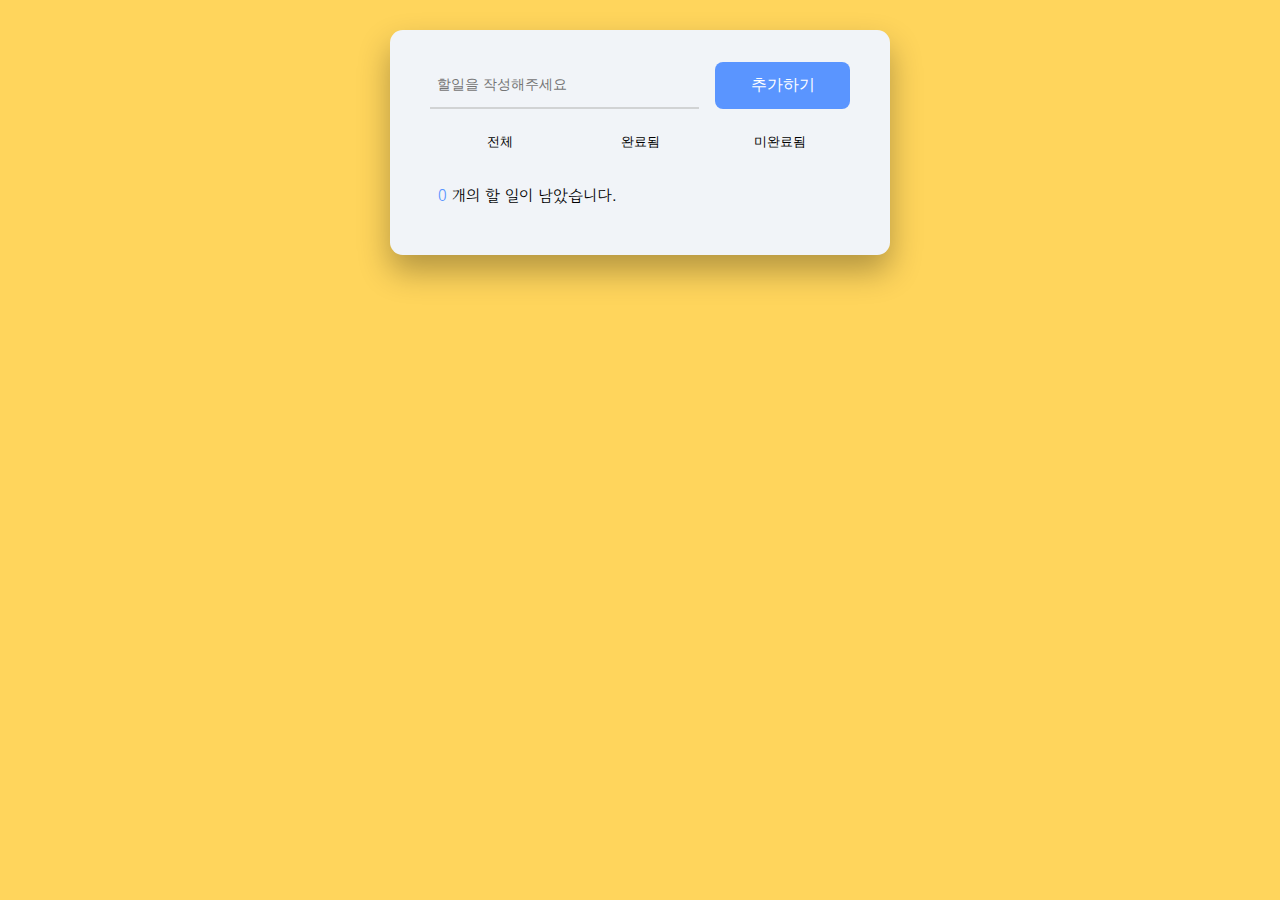
==== commit 42960c47: "Add files via upload" ====
--- a/index.html
+++ b/index.html
@@ -3,45 +3,45 @@
   <head>
     <meta charset="UTF-8" />
     <meta name="viewport" content="width=device-width, initial-scale=1.0" />
+    <link rel="preconnect" href="https://fonts.googleapis.com" />
+    <link rel="preconnect" href="https://fonts.gstatic.com" crossorigin />
+    <link
+      href="https://fonts.googleapis.com/css2?family=Gowun+Dodum&family=IBM+Plex+Sans+KR:wght@100;200;300;400;500;600;700&family=Nanum+Gothic+Coding&display=swap"
+      rel="stylesheet"
+    />
     <link rel="stylesheet" href="./main.css" />
+    <title>todoList</title>
+    <link
+      rel="stylesheet"
+      href="https://cdnjs.cloudflare.com/ajax/libs/font-awesome/6.4.0/css/all.min.css"
+      integrity="sha512-iecdLmaskl7CVkqkXNQ/ZH/XLlvWZOJyj7Yy7tcenmpD1ypASozpmT/E0iPtmFIB46ZmdtAc9eNBvH0H/ZpiBw=="
+      crossorigin="anonymous"
+      referrerpolicy="no-referrer"
+    />
+  </head>
 
-    <title>Counter Timer</title>
-  </head>
   <body>
-    <div class="box">
-      <div id="disp">Timer</div>
-
-      <form action="#">
-        <input
-          type="number"
-          id="hour"
-          placeholder="Hour"
-          autocomplete="off"
-          value=""
-        />
-        <input
-          type="number"
-          id="minute"
-          placeholder="Minutes"
-          autocomplete="off"
-          value=""
-        />
-        <input
-          type="number"
-          id="second"
-          placeholder="Seconds"
-          autocomplete="off"
-          value=""
-        />
-      </form>
-
-      <div class="btn">
-        <button id="start">START</button>
-        <button id="reset">RESET</button>
-        <button id="pause">PAUSE</button>
+    <div class="app">
+      <div class="container">
+        <div id="wrapper">
+          <input type="text" placeholder="할일을 작성해주세요" />
+          <button id="add-btn">추가하기</button>
+        </div>
+        <div class="task-section">
+          <button id="tab-all">전체</button>
+          <button id="tab-complete">완료됨</button>
+          <button id="tab-incomplete">미완료됨</button>
+        </div>
+        <div id="tasks">
+          <p id="pending-tasks">
+            <span class="count-value">0</span> 개의 할 일이 남았습니다.
+          </p>
+        </div>
       </div>
+      <p id="error">입력란이 비어있습니다!</p>
     </div>
 
+    <!-- script -->
     <script src="./main.js"></script>
   </body>
 </html>
--- a/main.css
+++ b/main.css
@@ -1,88 +1,177 @@
 * {
+  padding: 0;
   margin: 0;
-  padding: 0;
   box-sizing: border-box;
 }
 
 body {
   height: 100vh;
-  width: 100%;
-  background: #8e44ad;
-
-  display: flex;
-  justify-content: center;
-  align-items: center;
+  background: #ffd55c;
 }
 
-.box {
-  height: 60vh;
-  width: 550px;
-  background-color: black;
-  border: 2px solid #8e44ad;
-  border-radius: 10px;
-  box-shadow: 2px 2px 10px 5px black;
-  overflow: hidden;
+.app {
+  font-family: "Gowun Dodum", sans-serif;
+  width: min(95vw, 31.25em);
+  position: absolute;
+  margin: auto;
+  left: 0;
+  right: 0;
+  top: 1.875em;
 }
 
-.box #disp {
-  height: 10vh;
-  width: 100%;
-  color: #fff;
-  text-align: center;
-  font-size: 40px;
-  line-height: 10vh;
+.container {
+  padding: 2em 2.5em;
+  background-color: #f1f4f8;
+  box-shadow: 0 1em 2em rgba(0, 0, 0, 0.3);
+  border-radius: 0.8em;
 }
 
-.box form {
-  height: 35vh;
-  width: 100%;
-  background-color: #fff;
-  line-height: 45vh;
-  text-align: center;
+#wrapper {
+  position: relative;
+  border-radius: 0.5em;
+  display: grid;
+  grid-template-columns: 8fr 4fr;
+  gap: 1em;
 }
 
-.box form input {
-  width: 130px;
+#wrapper input {
+  width: 100%;
+  background-color: transparent;
+  color: #111111;
+  font-size: 0.9em;
+  border: none;
+  border-bottom: 2px solid #d1d3d4;
+  padding: 1em 0.5em;
+  outline: none;
+}
+
+.wrapper input:focus {
+  outline: none;
+  border-color: #5a95ff;
+}
+
+#wrapper button {
+  position: relative;
+  border-radius: 0.5em;
+  font-weight: 500;
+  font-size: 1em;
+  background-color: #5a95ff;
   border: none;
   outline: none;
-  border-bottom: 3px solid #8e44ad;
-  color: #8e44ad;
-  background-color: transparent;
-  font-size: 60px;
-  text-align: center;
+  color: #fff;
+  cursor: pointer;
 }
 
-.box form input::placeholder {
-  font-size: 20px;
-  color: #8e44ad;
-  /* font-weight: 700; */
+#tasks {
+  margin-top: 1em;
+  border-radius: 0.5em;
+  width: 100%;
+  position: relative;
+  padding: 1em 0.5em;
 }
 
-input::-webkit-outer-spin-button,
-input::-webkit-inner-spin-button {
-  -webkit-appearance: none;
-  margin: 0;
+.task {
+  background-color: #fff;
+  padding: 0.8em 1em;
+  display: grid;
+  grid-template-columns: 1fr 8fr 2fr 2fr;
+  gap: 1em;
+  border-radius: 0.5em;
+  box-shadow: 0 0 0.5em 1em rgba(0, 0, 0, 0.05);
+  align-items: center;
+  cursor: pointer;
 }
 
-.box .btn {
-  height: 15vh;
-  width: 100%;
-  display: flex;
-  justify-content: space-around;
-  align-items: center;
+.task:not(:first-child) {
+  margin-top: 1em;
 }
 
-.box .btn button {
-  padding: 5px 10px;
-  font-size: 25px;
-  background-color: #292828;
-  color: #fff;
-  border: none;
-  border-radius: 5px;
-  cursor: pointer;
-  transition: 0.5s;
+.task input[type="checkbox"] {
+  position: relative;
+  appearance: none;
+  height: 20px;
+  width: 20px;
+  border-radius: 50%;
+  border: 2px solid #e1e1e1;
 }
 
-.box .btn button:hover {
-  background-color: #8e44ad;
+.task input[type="checkbox"]::before {
+  content: "";
+  position: absolute;
+  transform: translate(-50%, -50%);
+  top: 50%;
+  left: 50%;
 }
+
+.task input[type="checkbox"]:checked {
+  background-color: #5195ff;
+  border-color: #5a95ff;
+}
+
+.task input[type="checkbox"]:checked::before {
+  position: absolute;
+  content: "\f00c";
+  color: #fff;
+  font-size: 0.8em;
+  font-family: "Font Awesome 5 Free";
+  font-weight: 900;
+}
+
+.task span {
+  font: 0.9em;
+  font-weight: 400;
+  word-break: break-all;
+}
+
+.task button {
+  color: #fff;
+  width: 100%;
+  padding: 1em 0;
+  border-radius: 0.5em;
+  border: none;
+  cursor: pointer;
+  outline: none;
+}
+
+.edit {
+  background-color: #5a95ff;
+}
+
+.delete {
+  background-color: #ff5c5c;
+}
+
+#error {
+  text-align: center;
+  background-color: #fff;
+  color: #ff5c5c;
+  margin-top: 1.5em;
+  padding: 1em 0;
+  border-radius: 0.8em;
+  display: none;
+}
+
+#pending-tasks span {
+  color: #5a95ff;
+}
+
+.completed {
+  text-decoration: line-through;
+  color: #a0a0a0;
+}
+
+.task-section {
+  display: grid;
+  grid-template-columns: 4fr 4fr 4fr;
+  text-align: center;
+  margin-top: 1.5em;
+}
+
+.task-section button {
+  border: none;
+  background: transparent;
+  cursor: pointer;
+}
+.task-section button.active {
+  color: #5a95ff;
+}
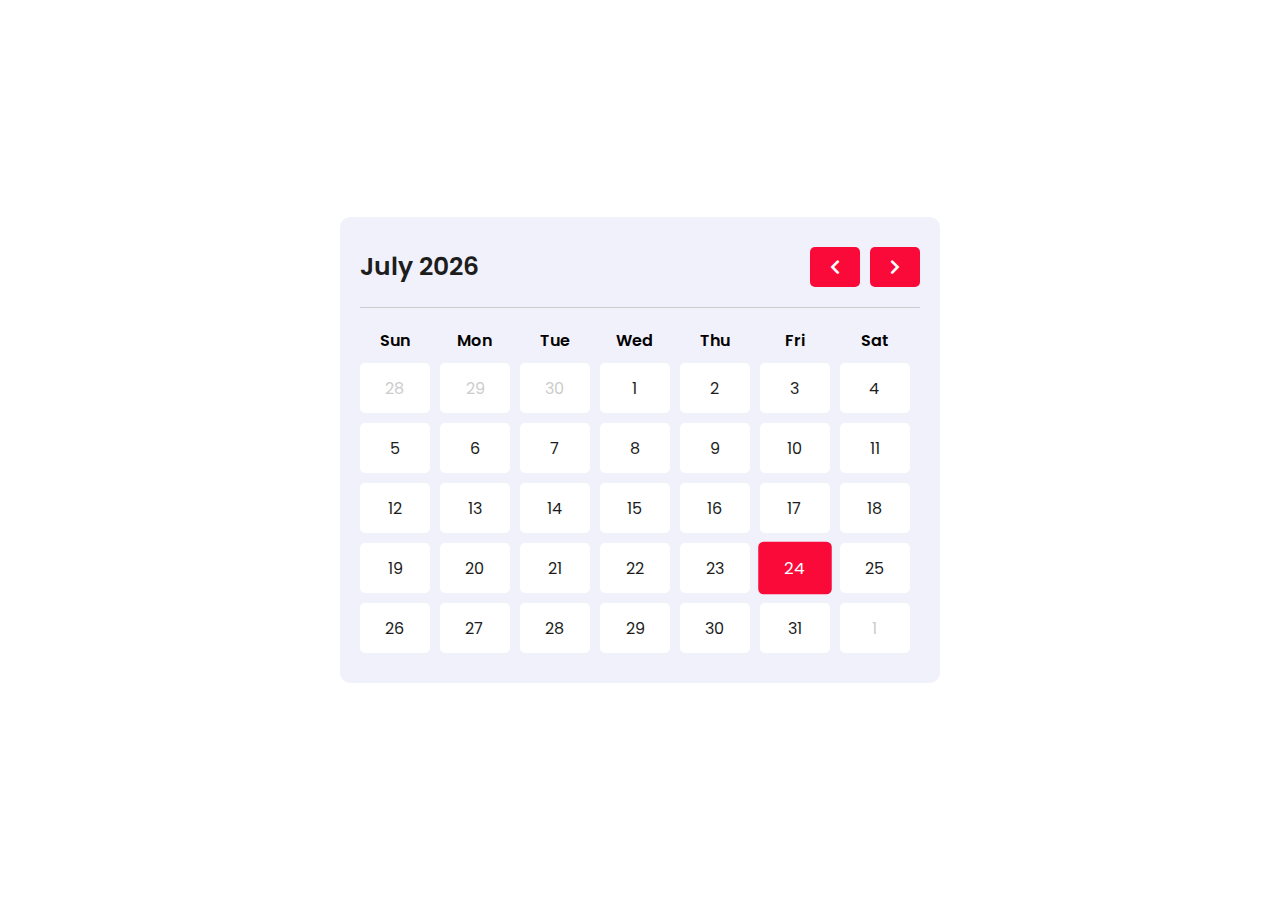
==== commit 180057ba: "Add files via upload" ====
--- a/index.html
+++ b/index.html
@@ -2,46 +2,48 @@
 <html lang="en">
   <head>
     <meta charset="UTF-8" />
-    <meta name="viewport" content="width=device-width, initial-scale=1.0" />
-    <link rel="preconnect" href="https://fonts.googleapis.com" />
-    <link rel="preconnect" href="https://fonts.gstatic.com" crossorigin />
-    <link
-      href="https://fonts.googleapis.com/css2?family=Gowun+Dodum&family=IBM+Plex+Sans+KR:wght@100;200;300;400;500;600;700&family=Nanum+Gothic+Coding&display=swap"
-      rel="stylesheet"
+    <meta
+      name="viewport"
+      content="width=
+  , initial-scale=1.0"
     />
     <link rel="stylesheet" href="./main.css" />
-    <title>todoList</title>
     <link
       rel="stylesheet"
-      href="https://cdnjs.cloudflare.com/ajax/libs/font-awesome/6.4.0/css/all.min.css"
-      integrity="sha512-iecdLmaskl7CVkqkXNQ/ZH/XLlvWZOJyj7Yy7tcenmpD1ypASozpmT/E0iPtmFIB46ZmdtAc9eNBvH0H/ZpiBw=="
-      crossorigin="anonymous"
-      referrerpolicy="no-referrer"
+      href="https://cdnjs.cloudflare.com/ajax/libs/font-awesome/5.15.3/css/all.min.css"
     />
+    <title>Calendar</title>
   </head>
-
   <body>
-    <div class="app">
-      <div class="container">
-        <div id="wrapper">
-          <input type="text" placeholder="할일을 작성해주세요" />
-          <button id="add-btn">추가하기</button>
+    <div class="container">
+      <div class="calendar">
+        <div class="header">
+          <div class="month">May, 2023</div>
+          <div class="btns">
+            <div class="btn today-btn">
+              <i class="fas fa-calendar-day"></i>
+            </div>
+            <div class="btn prev-btn">
+              <i class="fas fa-chevron-left"></i>
+            </div>
+            <div class="btn next-btn">
+              <i class="fas fa-chevron-right"></i>
+            </div>
+          </div>
         </div>
-        <div class="task-section">
-          <button id="tab-all">전체</button>
-          <button id="tab-complete">완료됨</button>
-          <button id="tab-incomplete">미완료됨</button>
+        <div class="weekdays">
+          <div class="day">Sun</div>
+          <div class="day">Mon</div>
+          <div class="day">Tue</div>
+          <div class="day">Wed</div>
+          <div class="day">Thu</div>
+          <div class="day">Fri</div>
+          <div class="day">Sat</div>
         </div>
-        <div id="tasks">
-          <p id="pending-tasks">
-            <span class="count-value">0</span> 개의 할 일이 남았습니다.
-          </p>
-        </div>
+        <div class="days"></div>
       </div>
-      <p id="error">입력란이 비어있습니다!</p>
     </div>
 
-    <!-- script -->
     <script src="./main.js"></script>
   </body>
 </html>
--- a/main.css
+++ b/main.css
@@ -1,177 +1,124 @@
+@import url(https://fonts.googleapis.com/css?family=Poppins:100,100italic,200,200italic,300,300italic,regular,italic,500,500italic,600,600italic,700,700italic,800,800italic,900,900italic);
+:root {
+  --primary-color: #f90a39;
+  --text-color: #1d1d1d;
+  --bg-color: #f1f1fb;
+}
 * {
+  margin: 0;
   padding: 0;
-  margin: 0;
   box-sizing: border-box;
+  font-family: "Poppins", sans-serif;
 }
-
 body {
-  height: 100vh;
-  background: #ffd55c;
-}
-
-.app {
-  font-family: "Gowun Dodum", sans-serif;
-  width: min(95vw, 31.25em);
-  position: absolute;
-  margin: auto;
-  left: 0;
-  right: 0;
-  top: 1.875em;
+  background: #ffffff;
 }
 
 .container {
-  padding: 2em 2.5em;
-  background-color: #f1f4f8;
-  box-shadow: 0 1em 2em rgba(0, 0, 0, 0.3);
-  border-radius: 0.8em;
+  width: 100%;
+  min-height: 100vh;
+  display: flex;
+  align-items: center;
+  justify-content: center;
+  flex-direction: column;
 }
 
-#wrapper {
-  position: relative;
-  border-radius: 0.5em;
-  display: grid;
-  grid-template-columns: 8fr 4fr;
-  gap: 1em;
+.calendar {
+  width: 100%;
+  max-width: 600px;
+  padding: 30px 20px;
+  border-radius: 10px;
+  background-color: var(--bg-color);
 }
 
-#wrapper input {
-  width: 100%;
-  background-color: transparent;
-  color: #111111;
-  font-size: 0.9em;
-  border: none;
-  border-bottom: 2px solid #d1d3d4;
-  padding: 1em 0.5em;
-  outline: none;
+.calendar .header {
+  display: flex;
+  align-items: center;
+  justify-content: space-between;
+  margin-bottom: 20px;
+  padding-bottom: 20px;
+  border-bottom: 1px solid #ccc;
 }
 
-.wrapper input:focus {
-  outline: none;
-  border-color: #5a95ff;
+.calendar .header .month {
+  display: flex;
+  align-items: center;
+  font-size: 25px;
+  font-weight: 600;
+  color: var(--text-color);
 }
 
-#wrapper button {
-  position: relative;
-  border-radius: 0.5em;
-  font-weight: 500;
-  font-size: 1em;
-  background-color: #5a95ff;
-  border: none;
-  outline: none;
+.calendar .header .btns {
+  display: flex;
+  gap: 10px;
+}
+
+.calendar .header .btns .btn {
+  width: 50px;
+  height: 40px;
+  display: flex;
+  align-items: center;
+  justify-content: center;
+  border-radius: 5px;
   color: #fff;
+  background-color: var(--primary-color);
+  font-size: 16px;
+  cursor: pointer;
+  transition: all 0.3s;
+}
+
+.calendar .header .btns .btn:hover {
+  background-color: #db0933;
+  transform: scale(1.05);
+}
+
+.weekdays {
+  display: flex;
+  gap: 10px;
+  margin-bottom: 10px;
+}
+
+.weekdays .day {
+  width: calc(100% / 7 - 10px);
+  text-align: center;
+  font-size: 16px;
+  font-weight: 600;
+}
+
+.days {
+  display: flex;
+  flex-wrap: wrap;
+  gap: 10px;
+}
+
+.days .day {
+  width: calc(100% / 7 - 10px);
+  height: 50px;
+  display: flex;
+  align-items: center;
+  justify-content: center;
+  border-radius: 5px;
+  font-size: 16px;
+  font-weight: 400;
+  color: var(--text-color);
+  background-color: #fff;
+  transition: all 0.3s;
   cursor: pointer;
 }
 
-#tasks {
-  margin-top: 1em;
-  border-radius: 0.5em;
-  width: 100%;
-  position: relative;
-  padding: 1em 0.5em;
+.days .day:not(.next):not(.prev):hover {
+  color: #fff;
+  background-color: var(--primary-color);
+  transform: scale(1.05);
 }
 
-.task {
-  background-color: #fff;
-  padding: 0.8em 1em;
-  display: grid;
-  grid-template-columns: 1fr 8fr 2fr 2fr;
-  gap: 1em;
-  border-radius: 0.5em;
-  box-shadow: 0 0 0.5em 1em rgba(0, 0, 0, 0.05);
-  align-items: center;
-  cursor: pointer;
+.days .day.today {
+  color: #fff;
+  background-color: var(--primary-color);
+  transform: scale(1.05);
 }
 
-.task:not(:first-child) {
-  margin-top: 1em;
+.days .day.next,
+.days .day.prev {
+  color: #ccc;
 }
-
-.task input[type="checkbox"] {
-  position: relative;
-  appearance: none;
-  height: 20px;
-  width: 20px;
-  border-radius: 50%;
-  border: 2px solid #e1e1e1;
-}
-
-.task input[type="checkbox"]::before {
-  content: "";
-  position: absolute;
-  transform: translate(-50%, -50%);
-  top: 50%;
-  left: 50%;
-}
-
-.task input[type="checkbox"]:checked {
-  background-color: #5195ff;
-  border-color: #5a95ff;
-}
-
-.task input[type="checkbox"]:checked::before {
-  position: absolute;
-  content: "\f00c";
-  color: #fff;
-  font-size: 0.8em;
-  font-family: "Font Awesome 5 Free";
-  font-weight: 900;
-}
-
-.task span {
-  font: 0.9em;
-  font-weight: 400;
-  word-break: break-all;
-}
-
-.task button {
-  color: #fff;
-  width: 100%;
-  padding: 1em 0;
-  border-radius: 0.5em;
-  border: none;
-  cursor: pointer;
-  outline: none;
-}
-
-.edit {
-  background-color: #5a95ff;
-}
-
-.delete {
-  background-color: #ff5c5c;
-}
-
-#error {
-  text-align: center;
-  background-color: #fff;
-  color: #ff5c5c;
-  margin-top: 1.5em;
-  padding: 1em 0;
-  border-radius: 0.8em;
-  display: none;
-}
-
-#pending-tasks span {
-  color: #5a95ff;
-}
-
-.completed {
-  text-decoration: line-through;
-  color: #a0a0a0;
-}
-
-.task-section {
-  display: grid;
-  grid-template-columns: 4fr 4fr 4fr;
-  text-align: center;
-  margin-top: 1.5em;
-}
-
-.task-section button {
-  border: none;
-  background: transparent;
-  cursor: pointer;
-}
-.task-section button.active {
-  color: #5a95ff;
-}
